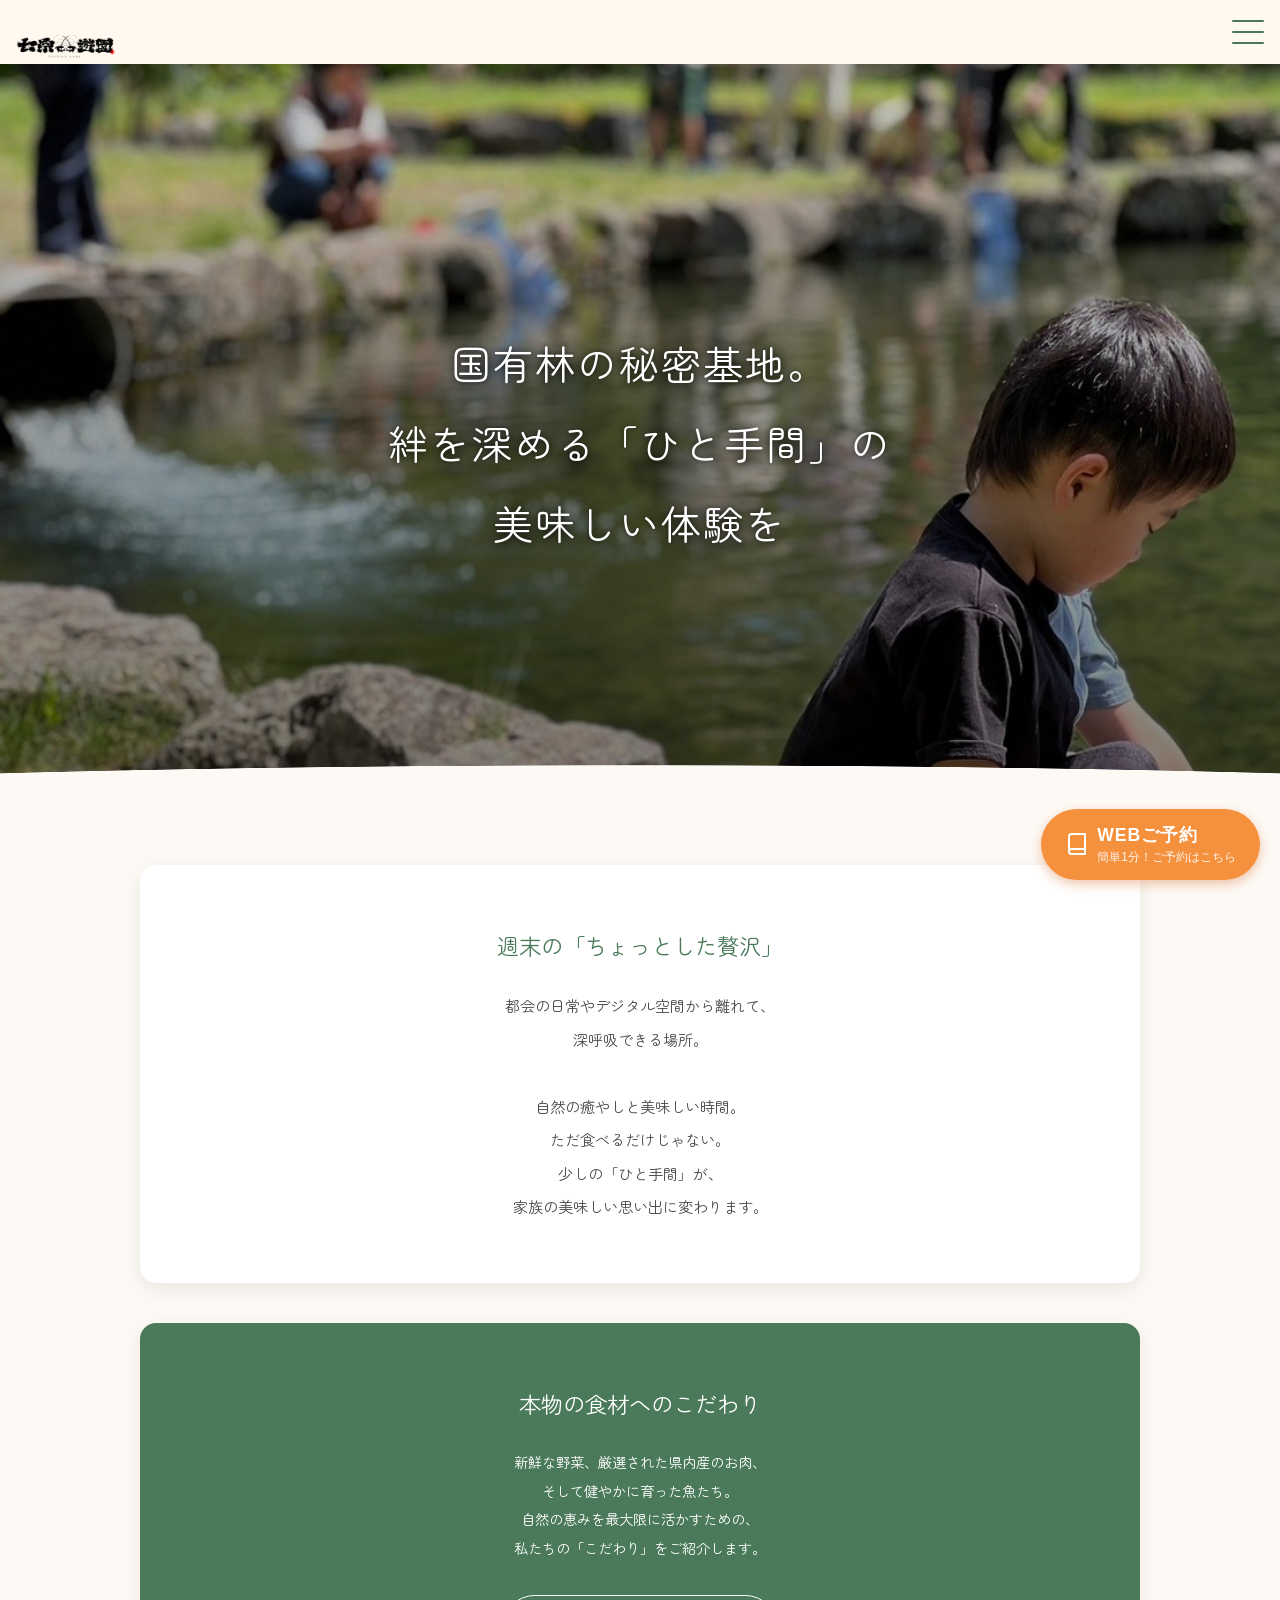
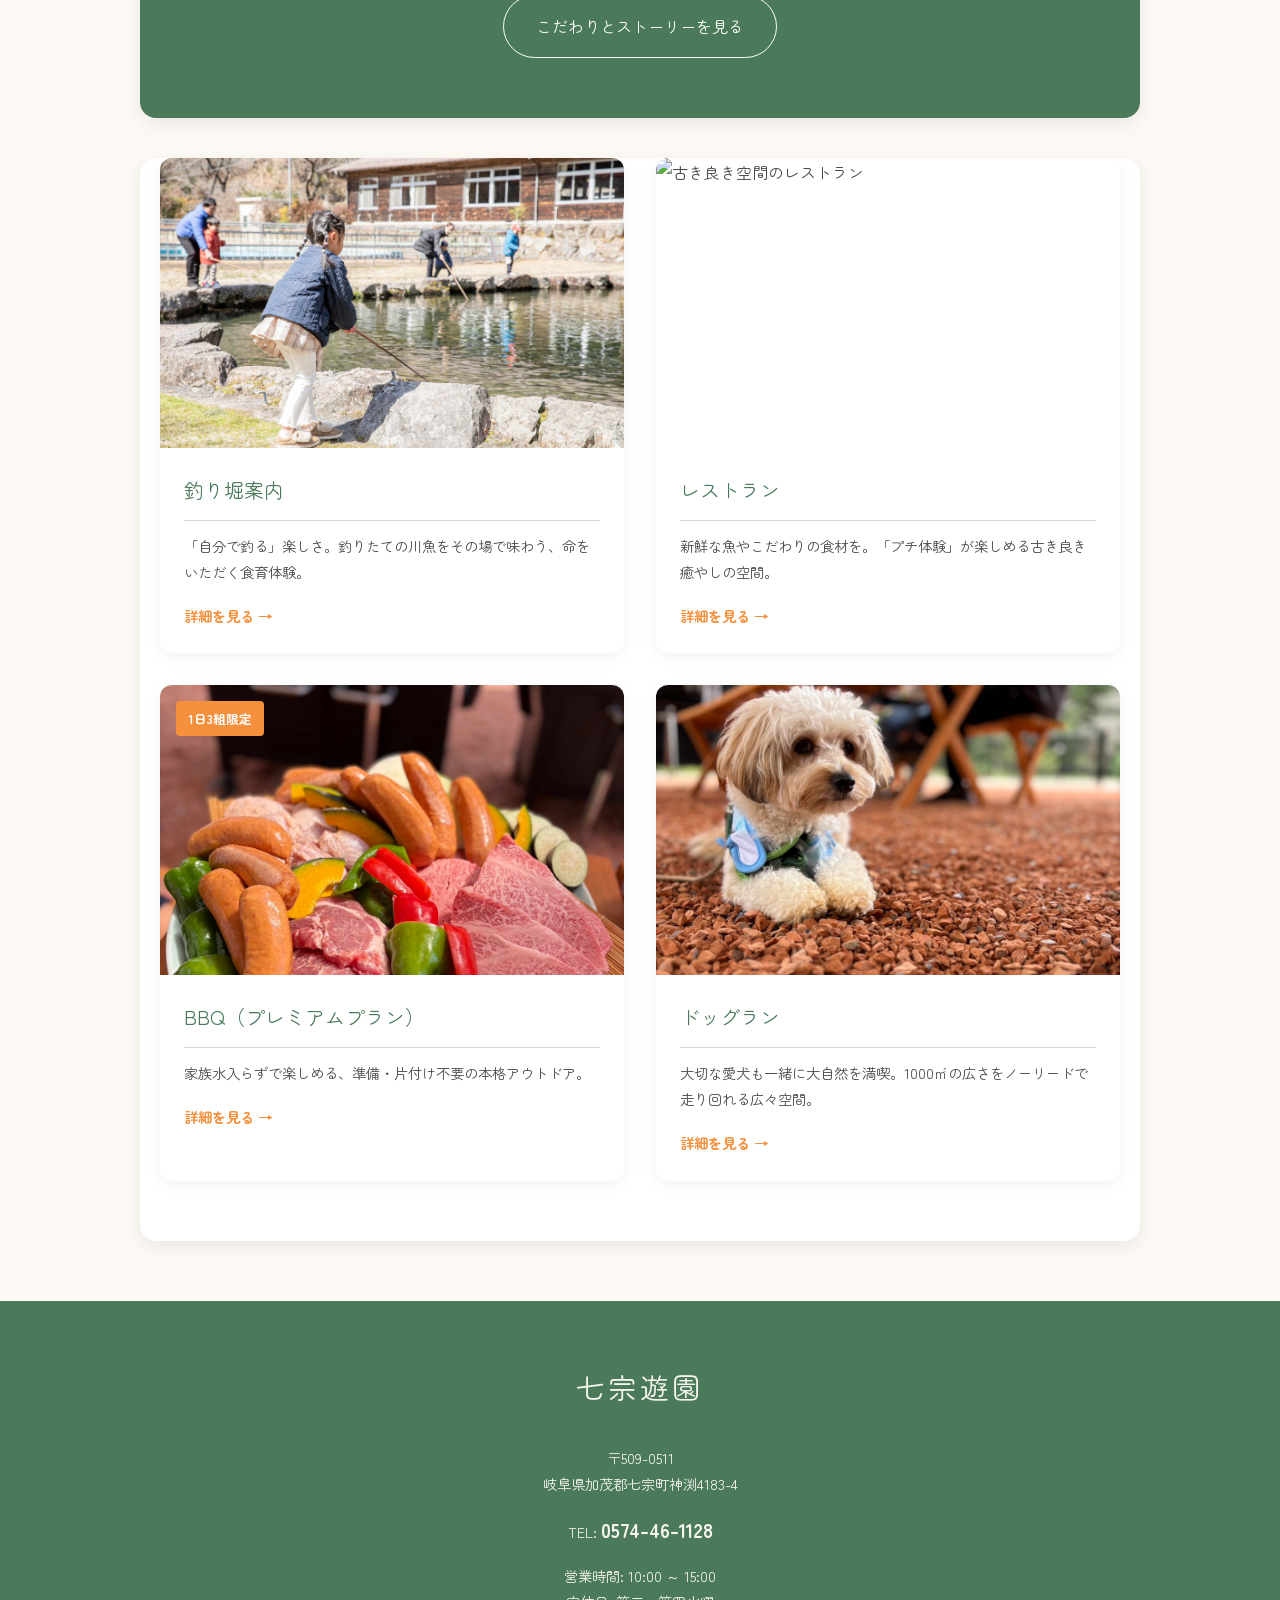
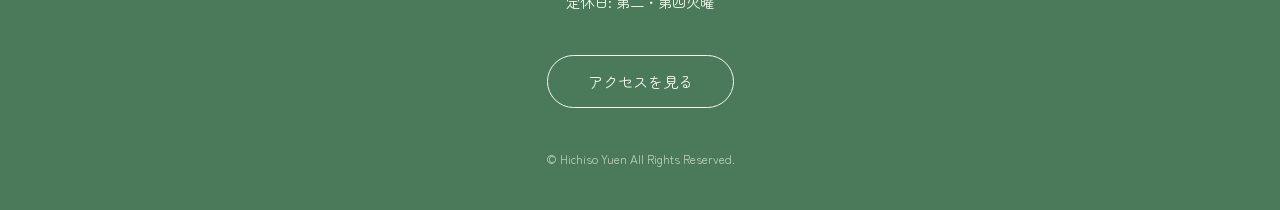
==== index.html @ 1c1100e1 "アルバム追加" ====
<!DOCTYPE html>
<html lang="ja">
<head>
    <meta charset="UTF-8">
    <meta name="viewport" content="width=device-width, initial-scale=1.0">
    <title>七宗遊園 - ひと手間の美味しい体験</title>
    <meta name="description" content="国有林の秘密基地。親子の絆を深める「ひと手間」の美味しい体験を提供する七宗遊園（ひちそうゆうえん）の公式サイトです。">
    
    <!---
    <link rel="preconnect" href="https://fonts.googleapis.com">
    <link rel="preconnect" href="https://fonts.gstatic.com" crossorigin>
    <link href="https://fonts.googleapis.com/css2?family=Zen+Kaku+Gothic+New:wght@400;500;700&display=swap" rel="stylesheet">
-->
<link rel="preconnect" href="https://fonts.googleapis.com">
<link rel="preconnect" href="https://fonts.gstatic.com" crossorigin>
<link href="https://fonts.googleapis.com/css2?family=Zen+Maru+Gothic:wght@400;500;700&display=swap" rel="stylesheet">
    <link rel="stylesheet" href="style.css">
</head>
<body>
    <div id="header-container"></div>

    <main id="main-content">
        
      <section class="top-hero">
          <img src="images/fishing2.jpg" alt="豊かな自然の中で笑顔を見せる親子" loading="lazy" class="hero-image">
          <div class="hero-overlay"></div>
          <div class="hero-text">
              <h2 class="font-mincho">国有林の秘密基地。<br>絆を深める「ひと手間」の<br>美味しい体験を
            </h2>
          </div>
      </section>

      <section class="top-intro fade-in-target">
          <h3 class="font-mincho intro-title">週末の「ちょっとした贅沢」</h3>
          <p class="intro-text">
              都会の日常やデジタル空間から離れて、<br>
              深呼吸できる場所。<br><br>
              自然の癒やしと美味しい時間。<br>
              ただ食べるだけじゃない。<br>
              少しの「ひと手間」が、<br>
              家族の美味しい思い出に変わります。
          </p>
      </section>

      <section class="top-commitment fade-in-target">
        <div class="commitment-inner">
            <h3 class="font-mincho commitment-title">本物の食材へのこだわり</h3>
            <p class="commitment-text">
                新鮮な野菜、厳選された県内産のお肉、<br>
                そして健やかに育った魚たち。<br>
                自然の恵みを最大限に活かすための、<br>
                私たちの「こだわり」をご紹介します。
            </p>
            <a href="story.html" class="btn-outline">こだわりとストーリーを見る</a>
        </div>
    </section>

      <section class="top-facilities">
          <div class="facility-grid">
              
              <a href="fishing.html" class="facility-card fade-in-target">
                  <div class="card-img-wrapper">
                      <img src="images/fishing1.jpg" alt="釣り堀で魚を釣る子供" loading="lazy">
                  </div>
                  <div class="card-body">
                      <h4 class="font-mincho card-title">釣り堀案内</h4>
                      <p class="card-desc">「自分で釣る」楽しさ。釣りたての川魚をその場で味わう、命をいただく食育体験。</p>
                      <span class="card-link-text">詳細を見る</span>
                  </div>
              </a>

              <a href="restaurant.html" class="facility-card fade-in-target">
                  <div class="card-img-wrapper">
                      <img src="images/food9.png" alt="古き良き空間のレストラン" loading="lazy">
                  </div>
                  <div class="card-body">
                      <h4 class="font-mincho card-title">レストラン</h4>
                      <p class="card-desc">新鮮な魚やこだわりの食材を。「プチ体験」が楽しめる古き良き癒やしの空間。</p>
                      <span class="card-link-text">詳細を見る</span>
                  </div>
              </a>

              <a href="bbq.html" class="facility-card fade-in-target">
                  <div class="card-badge">1日3組限定</div>
                  <div class="card-img-wrapper">
                      <img src="images/BBQ2.JPG" alt="家族で楽しむ本格BBQ" loading="lazy">
                  </div>
                  <div class="card-body">
                      <h4 class="font-mincho card-title">BBQ（プレミアムプラン）</h4>
                      <p class="card-desc">家族水入らずで楽しめる、準備・片付け不要の本格アウトドア。</p>
                      <span class="card-link-text">詳細を見る</span>
                  </div>
              </a>

              <a href="dogrun.html" class="facility-card fade-in-target">
                  <div class="card-img-wrapper">
                      <img src="images/dogrun1.JPG" alt="自然の中を走る犬" loading="lazy">
                  </div>
                  <div class="card-body">
                      <h4 class="font-mincho card-title">ドッグラン</h4>
                      <p class="card-desc">大切な愛犬も一緒に大自然を満喫。1000㎡の広さをノーリードで走り回れる広々空間。</p>
                      <span class="card-link-text">詳細を見る</span>
                  </div>
              </a>

          </div>
      </section>

  </main>

    <div id="footer-container"></div>

    <div id="sticky-btn-container"></div>

    <script src="main.js" defer></script>
    <script src="simulation.js" defer></script>
</body>
</html>
---- style.css ----
@charset "UTF-8";

/* ========================================
   CSS Variables (デザインルールの適用)
======================================== */
/*:root {
    --color-bg: #F7F5F0;       
    --color-main: #2C4234;     
    --color-accent: #D96D2B;   
    --color-text: #333333;     
    --color-white: #FFFFFF;
    --font-mincho: "游明朝", "Yu Mincho", "筑紫Aオールド明朝", serif;
    --font-body: "Noto Sans JP", "游ゴシック", "Yu Gothic", sans-serif;
    --font-body: "Zen Kaku Gothic New", sans-serif;
}
*/

:root {
  /* 背景を温かみのあるクリーム色に */
  --color-bg: #FFF9F0;       
  /* メインカラーを、明るく親しみやすい「森の緑」に */
  --color-main: #4A7A59;     
  /* アクセントを、元気でポップな「オレンジ」に */
  --color-accent: #F5903D;   
  /* 文字色を少し柔らかいダークグレーに */
  --color-text: #4A4A4A;     
  --color-white: #FFFFFF;

  /* フォントをすべて「丸ゴシック」に統一！ */
  --font-mincho: "Zen Maru Gothic", sans-serif;
  --font-body: "Zen Maru Gothic", sans-serif;
}
/* ========================================
   Base / Reset
======================================== */
*, *::before, *::after {
    box-sizing: border-box;
    margin: 0;
    padding: 0;
}

body {
  background-color: #fdfaf6;
  background-image: url('https://www.transparenttextures.com/patterns/wood-pattern.png');
  background-position: center;
  background-attachment: fixed; /* 背景を固定 */
  
  color: var(--color-text);
  font-family: var(--font-body);
  font-weight: 400;
  line-height: 1.8;
  -webkit-font-smoothing: antialiased;
  padding-top: 60px;
}
img {
    max-width: 100%;
    height: auto;
    vertical-align: bottom;
}

a {
    color: inherit;
    text-decoration: none;
}

/* ユーティリティクラス */
.font-mincho {
    font-family: var(--font-mincho);
    font-weight: normal;
}

/* ========================================
   Common Layout (Header, Footer)
======================================== */
.global-header {
  position: fixed;
  top: 0;
  left: 0;
  width: 100%;
  background-color: var(--color-bg); /* ベースカラー */
  box-shadow: 0 2px 10px rgba(0, 0, 0, 0.05);
  z-index: 900; 
}

.header-inner {
  width: 100%;
  display: flex;
  justify-content: space-between;
  align-items: center;
  padding: 12px 16px;
  height: 64px;
}

.header-logo a {
  color: var(--color-main);
  font-size: 1.25rem;
  font-weight: bold;
}

.header-actions {
  display: flex;
  align-items: center;
  gap: 16px;
}

.header-logo-image {
    width: 100px;
    height: 100px;
}

/* ハンバーガーボタン */
.hamburger-btn {
  width: 32px;
  height: 24px;
  position: relative;
  background: transparent;
  border: none;
  cursor: pointer;
  z-index: 902;
}

.hamburger-line {
  position: absolute;
  left: 0;
  width: 100%;
  height: 2px;
  background-color: var(--color-main);
  border-radius: 2px;
  transition: all 0.3s ease;
}

.hamburger-line:nth-child(1) { top: 0; }
.hamburger-line:nth-child(2) { top: 11px; }
.hamburger-line:nth-child(3) { bottom: 0; }

.hamburger-btn.is-active .hamburger-line:nth-child(1) { transform: translateY(11px) rotate(45deg); }
.hamburger-btn.is-active .hamburger-line:nth-child(2) { opacity: 0; }
.hamburger-btn.is-active .hamburger-line:nth-child(3) { transform: translateY(-11px) rotate(-45deg); }

/* フルスクリーンナビゲーション */
.global-nav {
  position: fixed;
  top: 0;
  left: 0;
  width: 100%;
  height: 100vh;
  background-color: var(--color-bg);
  display: flex;
  flex-direction: column;
  justify-content: center;
  align-items: center;
  opacity: 0;
  visibility: hidden;
  transition: opacity 0.4s ease, visibility 0.4s ease;
  z-index: 901;
}

.global-nav.is-active {
  opacity: 1;
  visibility: visible;
}

.nav-list {
  list-style: none;
  text-align: center;
}

.nav-list li {
  margin-bottom: 24px;
}

.nav-list a {
  color: var(--color-main);
  font-size: 1.25rem;
}

/* フッター */
.global-footer {
  background-color: var(--color-main);
  color: #F7F5F0;
  padding: 60px 20px 40px;
  text-align: center;
  margin-top: 60px;
}

.footer-logo {
  font-size: 1.8rem;
  margin-bottom: 32px;
  letter-spacing: 0.1em;
}

.footer-info {
  font-size: 0.9rem;
  line-height: 1.8;
  margin-bottom: 40px;
}

.footer-info p { margin-bottom: 16px; }
.footer-tel a { color: #F7F5F0; font-size: 1.2rem; font-weight: bold; }
.footer-link { margin-bottom: 40px; }

.btn-access {
  display: inline-block;
  border: 1px solid #F7F5F0;
  color: #F7F5F0;
  padding: 12px 40px;
  border-radius: 50px;
  font-size: 0.95rem;
  transition: background-color 0.3s ease, color 0.3s ease;
}

.btn-access:hover {
  background-color: #F7F5F0;
  color: var(--color-main);
}

.footer-copyright { font-size: 0.75rem; opacity: 0.7; }

/* ========================================
   ボタン類 (Sticky, Main, Outline)
======================================== */
.sticky-btn-wrapper {
    position: fixed;
    bottom: 20px;
    right: 20px;
    z-index: 90;
    transition: opacity 0.3s ease, visibility 0.3s ease, transform 0.3s ease;
}

.sticky-btn-wrapper.is-hidden {
  opacity: 0;
  visibility: hidden;
  transform: translateY(20px);
  pointer-events: none;
}

.btn-accent {
    background-color: var(--color-accent);
    color: var(--color-white);
    border: none;
    border-radius: 50px;
    padding: 12px 20px;
    font-weight: 400;
    font-size: 1rem;
    box-shadow: 0 4px 12px rgba(217, 109, 43, 0.4);
    cursor: pointer;
    display: flex;
    align-items: center;
    gap: 8px;
    transition: transform 0.2s;
}
.btn-accent:active { transform: scale(0.95); }

.btn-text-wrapper {
  display: flex;
  flex-direction: column;
  align-items: flex-start;
  line-height: 1.2;
}

.btn-text-wrapper .main-text { font-size: 1.1rem; font-weight: bold; letter-spacing: 0.05em; }
.btn-text-wrapper .sub-text { font-size: 0.65rem; opacity: 0.9; margin-top: 4px; }

.btn-main {
  display: inline-block;
  background-color: var(--color-main);
  color: var(--color-white);
  border: none;
  padding: 16px 32px;
  border-radius: 50px;
  font-weight: bold;
  font-size: 0.95rem;
  cursor: pointer;
  text-align: center;
  box-shadow: 0 4px 10px rgba(44, 66, 52, 0.2);
  transition: all 0.3s ease;
}
.btn-main:hover {
  background-color: rgba(30, 45, 35, 1);
  box-shadow: 0 6px 15px rgba(44, 66, 52, 0.3);
  transform: translateY(-2px);
}

.btn-outline-main {
  display: inline-block;
  border: 1px solid var(--color-main);
  color: var(--color-main);
  padding: 16px 32px;
  border-radius: 50px;
  transition: background-color 0.3s ease, color 0.3s ease;
}
.btn-outline-main:hover {
  background-color: var(--color-main);
  color: var(--color-white);
}

/* ========================================
   Modal
======================================== */
.modal {
    position: fixed;
    top: 0;
    left: 0;
    width: 100%;
    height: 100%;
    z-index: 999;
    display: flex;
    justify-content: center;
    align-items: center;
    opacity: 0;
    visibility: hidden;
    transition: opacity 0.4s ease, visibility 0.4s ease;
}
.modal.is-open { opacity: 1; visibility: visible; }
.modal.is-open .modal-content { transform: translateY(0); }

.modal-overlay {
    position: absolute;
    top: 0; left: 0; width: 100%; height: 100%;
    background-color: rgba(44, 66, 52, 0.8);
}

.modal-content {
    background-color: var(--color-bg);
    width: 90%;
    max-width: 500px;
    max-height: 90vh;
    border-radius: 12px;
    padding: 24px;
    position: relative;
    overflow-y: auto;
    z-index: 1;
    transform: translateY(20px);
    transition: transform 0.4s ease;
}

.modal-close-btn {
    position: absolute;
    top: 12px; right: 12px;
    background: none; border: none; font-size: 1.5rem; color: var(--color-main); cursor: pointer;
}

.modal-title { color: var(--color-main); margin-bottom: 12px; text-align: center; }
.modal-desc { font-size: 0.85rem; margin-bottom: 24px; text-align: center; }

.simulation-form-placeholder {
    background-color: var(--color-white);
    border: 1px dashed var(--color-main);
    padding: 40px 20px;
    text-align: center;
    margin-bottom: 24px;
}

/* ========================================
   Top Page Styles
======================================== */
.top-hero {
  position: relative;
  width: 100%;
  height: 85vh;
  min-height: 500px;
  overflow: hidden;
  display: flex;
  justify-content: center;
  align-items: center;
}

.hero-image { position: absolute; top: 0; left: 0; width: 100%; height: 100%; object-fit: cover; z-index: 1; }
.hero-overlay { position: absolute; top: 0; left: 0; width: 100%; height: 100%; background: linear-gradient(to bottom, rgba(0,0,0,0.2) 0%, rgba(0,0,0,0.5) 100%); z-index: 2; }
.hero-text { position: relative; z-index: 10; text-align: center; color: var(--color-white); padding: 0 20px; }
.hero-text h2 { font-size: 1.5rem; line-height: 2; letter-spacing: 0.05em; text-shadow: 0 2px 4px rgba(0,0,0,0.5); }

.top-intro { padding: 60px 20px; text-align: center; }
.intro-title { color: var(--color-main); font-size: 1.4rem; margin-bottom: 24px; }
.intro-text { font-size: 0.95rem; line-height: 2.2; color: var(--color-text); }

.top-facilities { padding: 0 20px 60px; }
.facility-grid { display: grid; grid-template-columns: 1fr; gap: 32px; max-width: 1000px; margin: 0 auto; }
.facility-card { display: block; border-radius: 12px; overflow: hidden; position: relative; box-shadow: 0 4px 15px rgba(0,0,0,0.05); transition: transform 0.3s ease, box-shadow 0.3s ease; }
.facility-card:hover { transform: translateY(-5px); box-shadow: 0 8px 25px rgba(0,0,0,0.1); }
.card-badge { position: absolute; top: 16px; left: 16px; background-color: var(--color-accent); color: var(--color-white); padding: 6px 12px; border-radius: 4px; font-size: 0.8rem; font-weight: bold; z-index: 10; }
.card-img-wrapper { width: 100%; aspect-ratio: 16 / 10; overflow: hidden; }
.card-img-wrapper img { width: 100%; height: 100%; object-fit: cover; transition: transform 0.5s ease; }
.facility-card:hover .card-img-wrapper img { transform: scale(1.05); }
.card-body { padding: 24px; }
.card-title { color: var(--color-main); font-size: 1.25rem; margin-bottom: 12px; border-bottom: 1px solid rgba(44, 66, 52, 0.2); padding-bottom: 12px; }
.card-desc { font-size: 0.9rem; margin-bottom: 16px; color: var(--color-text); }
.card-link-text { display: inline-block; color: var(--color-accent); font-size: 0.9rem; font-weight: bold; position: relative; }
.card-link-text::after { content: "→"; margin-left: 4px; transition: margin-left 0.3s ease; }
.facility-card:hover .card-link-text::after { margin-left: 8px; }

.top-commitment { padding: 60px 20px; background-color: var(--color-main) !important; color: var(--color-white); text-align: center; } /* ここはモジュールUIの色除外のため !important 指定 */
.commitment-inner { max-width: 600px; margin: 0 auto; }
.commitment-title { font-size: 1.4rem; margin-bottom: 24px; }
.commitment-text { font-size: 0.9rem; line-height: 2; margin-bottom: 32px; }
.btn-outline { display: inline-block; border: 1px solid var(--color-white); color: var(--color-white); padding: 16px 32px; border-radius: 50px; transition: background-color 0.3s ease, color 0.3s ease; }
.btn-outline:hover { background-color: var(--color-white); color: var(--color-main); }


/* ========================================
   下層ページ共通
======================================== */
.page-hero {
  position: relative;
  width: 100%;
  height: 40vh;
  min-height: 250px;
  display: flex;
  justify-content: center;
  align-items: center;
  overflow: hidden;
}
.page-hero h2 { font-size: 1.25rem; line-height: 1.8; }

.section-title {
  text-align: center;
  color: var(--color-main);
  font-size: 1.5rem;
  margin-bottom: 40px;
  position: relative;
}
.section-title::after { content: ''; display: block; width: 40px; height: 2px; background-color: var(--color-accent); margin: 16px auto 0; }

.page-bottom-cta { padding: 80px 20px; text-align: center; }
.cta-message { color: var(--color-main); font-size: 1.3rem; margin-bottom: 32px; }

.large-cta-btn, .large-cta-btn-main {
  display: inline-flex; flex-direction: column; align-items: center; padding: 20px 40px;
  border-radius: 50px; /* ストーリーページと同じ美しい丸み */
  transition: transform 0.3s, box-shadow 0.3s; /* フワッと浮く動きの準備 */
  text-decoration: none;
}
.large-cta-btn { box-shadow: 0 8px 20px rgba(217, 109, 43, 0.3); }
.large-cta-btn-main { box-shadow: 0 8px 20px rgba(44, 66, 52, 0.15); }

/* ホバー（タップ）時に少し浮き上がる動き */
.large-cta-btn:hover { transform: translateY(-3px); box-shadow: 0 10px 20px rgba(217, 109, 43, 0.4); }
.large-cta-btn-main:hover { transform: translateY(-3px); box-shadow: 0 10px 20px rgba(44, 66, 52, 0.25); }

/* ▼ ストーリーページと同じ、上品なフォントスタイルに統一 */
.large-cta-btn .main-text, .large-cta-btn-main .main-text { 
  font-size: 1.1rem; 
  font-weight: normal; /* 太字(bold)をやめて上品に */
  line-height: 1.5; 
  margin-bottom: 4px; 
}
.large-cta-btn .sub-text, .large-cta-btn-main .sub-text { 
  font-size: 0.85rem; 
  opacity: 0.9; 
  font-weight: normal;
}
/* 予約ステップガイド */
.reservation-steps-guide {
  display: flex; align-items: center; justify-content: center; gap: 10px; max-width: 600px; margin: 0 auto;
  padding: 24px 16px; border-radius: 16px;
}
.step-item { display: flex; flex-direction: column; align-items: center; flex: 1; text-align: center; }
.step-num { background: var(--color-accent); color: #fff; font-size: 0.7rem; font-weight: bold; padding: 2px 10px; border-radius: 20px; margin-bottom: 8px; letter-spacing: 0.05em; }
.step-icon { font-size: 2rem; margin-bottom: 8px; }
.step-item p { font-size: 0.8rem; line-height: 1.4; color: var(--color-main); font-weight: bold; margin: 0; }
.step-arrow { color: #ccc; font-size: 1.2rem; }

/* FAQアコーディオン */
.faq-container { max-width: 800px; margin: 0 auto; }
.faq-item { border-bottom: 1px solid #ddd; }
.faq-item summary { display: block; padding: 20px 40px 20px 0; cursor: pointer; position: relative; font-size: 1.05rem; color: var(--color-main); font-weight: bold; }
.faq-item summary::-webkit-details-marker { display: none; }
.faq-item summary::after { content: '＋'; position: absolute; right: 10px; top: 50%; transform: translateY(-50%); color: var(--color-accent); font-size: 1.2rem; }
.faq-item[open] summary::after { content: '－'; }
.faq-answer { padding: 0 0 20px; font-size: 0.95rem; line-height: 1.8; color: var(--color-text); }


/* ========================================
   各ページ独自コンポーネント (Fishing, Restaurant, BBQ, Dogrun, Story, Access)
   ※レイアウト（paddingやgrid）のみ残し、不要な背景色は削除
======================================== */

/* --- Fishing --- */
.fishing-appeal { padding: 60px 20px; text-align: center; }
.appeal-inner { max-width: 700px; margin: 0 auto; }
.appeal-title { color: var(--color-accent); font-size: 1.4rem; margin-bottom: 24px; letter-spacing: 0.05em; }
.appeal-text { font-size: 1rem; line-height: 2.2; color: var(--color-text); }

.fishing-rules { padding: 60px 20px; }
.rules-grid { display: grid; grid-template-columns: 1fr; gap: 24px; max-width: 1000px; margin: 0 auto; }

.fishing-pricing { padding: 60px 20px; }
.pricing-header { text-align: center; margin-bottom: 40px; }
.pricing-lead { font-size: 1rem; color: var(--color-text); }
.pricing-lead strong { color: var(--color-accent); font-size: 1.2rem; }
.pricing-card { border-radius: 12px; padding: 32px 24px; position: relative; }
.pricing-card.pattern-a { border: 2px solid var(--color-accent); }

.premium-highlight { background-color: rgba(217, 109, 43, 0.08); border: 1px solid rgba(217, 109, 43, 0.2); border-radius: 8px; padding: 20px; text-align: center; margin-bottom: 32px; display: flex; flex-direction: column; align-items: center; gap: 4px; }
.premium-highlight.is-standard { background-color: var(--color-bg); border-color: rgba(44, 66, 52, 0.1); }
.highlight-label { font-size: 0.9rem; color: var(--color-text); }
.highlight-main { color: var(--color-accent); font-size: 1.6rem; font-weight: bold; letter-spacing: 0.05em; }
.premium-highlight.is-standard .highlight-main { color: var(--color-main); }
.highlight-sub { font-size: 0.8rem; color: #666; margin-top: 4px; }

.formula-area { margin-bottom: 32px; background-color: var(--color-bg); padding: 20px 16px; border-radius: 8px; }
.formula-lead { text-align: center; font-size: 0.85rem; margin-bottom: 12px; }
.formula-visual { display: flex; align-items: center; justify-content: center; gap: 8px; }
.formula-box { background-color: var(--color-white); border: 1px solid var(--color-main); color: var(--color-main); padding: 10px 16px; border-radius: 4px; font-size: 0.95rem; font-weight: bold; text-align: center; flex: 1; max-width: 200px; }
.formula-sign { color: var(--color-accent); font-weight: bold; font-size: 1.2rem; }

.price-menu-area { display: flex; flex-direction: column; gap: 24px; }
.menu-block-title { color: var(--color-main); font-size: 1.1rem; margin-bottom: 12px; border-bottom: 1px solid rgba(44, 66, 52, 0.2); padding-bottom: 8px; }
.menu-block-title small { font-size: 0.8rem; margin-left: 8px; color: #666; }
.menu-note { font-size: 0.85rem; color: #666; margin-bottom: 12px; }
.menu-list { list-style: none; padding: 0; }
.menu-list li { display: flex; justify-content: space-between; align-items: baseline; padding: 8px 0; margin-bottom: 4px; position: relative; }
.menu-list li::before { content: ""; position: absolute; left: 0; right: 0; bottom: 12px; border-bottom: 1px dotted #ccc; z-index: 1; }
.item-name, .item-price { background-color: var(--color-white); position: relative; z-index: 2; }
.item-name { padding-right: 8px; font-size: 0.95rem; color: var(--color-text); }
.item-price { padding-left: 8px; font-size: 1rem; font-weight: bold; color: var(--color-main); }

.menu-split-container { display: grid; grid-template-columns: 1fr; gap: 24px; margin-bottom: 32px; }
.menu-sub-title { background-color: var(--color-bg); color: var(--color-main); padding: 8px 12px; border-radius: 4px; font-size: 0.9rem; margin-bottom: 12px; text-align: center; font-weight: bold; letter-spacing: 0.05em; }
.item-name small { font-size: 0.75rem; color: #666; margin-left: 4px; }

.pricing-tabs-wrapper { max-width: 600px; margin: 0 auto 32px; }
.tabs-hint { text-align: center; font-size: 0.85rem; color: #666; margin-bottom: 8px; }
.pricing-tabs { display: flex; gap: 8px; }
.tab-btn { flex: 1; padding: 16px 8px; background-color: var(--color-bg); border: 1px solid rgba(44,66,52,0.2); color: var(--color-main); font-size: 0.95rem; border-radius: 8px; cursor: pointer; transition: all 0.3s ease; }
.tab-btn.is-active { background-color: var(--color-main); color: var(--color-white); border-color: var(--color-main); }
.tab-content { display: none; animation: fadeInTab 0.4s ease forwards; }
.tab-content.is-active { display: block; }

/* ========================================
   ステップ形式カードUI（釣り堀の料金・遊び方用）
======================================== */
.step-card-list {
  display: flex;
  flex-direction: column;
  gap: 24px;
}

.step-card {
  background: #ffffff;
  border-radius: 12px;
  padding: 24px;
  box-shadow: 0 4px 15px rgba(0,0,0,0.05);
  display: flex;
  gap: 20px;
  align-items: flex-start;
  border-left: 5px solid var(--color-main); /* 左側のアクセントライン */
}

/* お得なステップや重要なステップの色を変える */
.step-card.is-accent {
  border-left-color: var(--color-accent);
}

.step-card-badge {
  display: flex;
  flex-direction: column;
  align-items: center;
  justify-content: center;
  background: #F5E6C8; /* 薄い背景色に合わせて調整 */
  color: var(--color-main);
  width: 65px;
  height: 65px;
  border-radius: 50%;
  font-weight: bold;
  flex-shrink: 0;
}

.step-card.is-accent .step-card-badge {
  background: rgba(217, 109, 43, 0.1);
  color: var(--color-accent);
}

.step-card-badge span.step-text {
  font-size: 0.75rem;
  line-height: 1;
  margin-bottom: 2px;
}

.step-card-badge span.step-num {
  font-size: 1.6rem;
  line-height: 1;
  font-family: Arial, sans-serif; /* 数字をくっきりと */
}

.step-card-content {
  flex-grow: 1;
}

.step-card-content h4 {
  font-size: 1.25rem;
  color: var(--color-main);
  margin-bottom: 12px;
  line-height: 1.4;
}

.step-card-content p {
  font-size: 0.95rem;
  color: var(--color-text);
  margin-bottom: 16px;
  line-height: 1.7;
}

/* カード内の料金リストの装飾 */
.step-card-content .menu-list {
  background: #F9F9F9;
  padding: 16px 20px;
  border-radius: 8px;
  border: 1px solid #E8E8E8;
}

/* スマホ用の調整（縦並びにして見やすく） */
@media screen and (max-width: 600px) {
  .step-card {
      flex-direction: column;
      gap: 16px;
      padding: 20px;
  }
  .step-card-badge {
      width: 50px;
      height: 50px;
  }
  .step-card-badge span.step-text { font-size: 0.65rem; }
  .step-card-badge span.step-num { font-size: 1.3rem; }
}

@keyframes fadeInTab { from { opacity: 0; transform: translateY(10px); } to { opacity: 1; transform: translateY(0); } }

.fishing-faq { padding: 60px 20px; }


/* --- Restaurant --- */
.restaurant-hero { background-image: url('images/HP1.jpg'); background-size: cover; background-position: center; background-blend-mode: multiply; background-color: rgba(0, 0, 0, 0.4); flex-direction: column; }
.restaurant-hero h2 { color: var(--color-white); text-align: center; font-size: 1.4rem; line-height: 1.8; margin-bottom: 24px; text-shadow: 0 2px 4px rgba(0,0,0,0.5); }
.restaurant-concept { padding: 60px 20px; }
.concept-flex { display: flex; flex-direction: column; gap: 32px; }
.concept-text p { margin-bottom: 16px; }
.concept-image img { width: 100%; border-radius: 12px; }
.restaurant-experience { padding: 60px 20px; }
.experience-lead { text-align: center; margin-bottom: 40px; }
.experience-grid { display: grid; grid-template-columns: 1fr; gap: 24px; }
.experience-card { border-radius: 12px; overflow: hidden; }
.exp-img { width: 100%; height: 200px; object-fit: cover; }
.exp-content { padding: 24px; }
.exp-content h4 { color: var(--color-main); font-size: 1.2rem; line-height: 1.5; margin-bottom: 12px; border-bottom: 1px dashed rgba(44, 66, 52, 0.3); padding-bottom: 12px; }
.restaurant-ingredients { padding: 60px 20px; }
.menu-card-grid { display: grid; grid-template-columns: 1fr; gap: 24px; margin-bottom: 40px; }
.menu-card { border-radius: 12px; overflow: hidden; display: flex; flex-direction: column; }
.menu-card-thumb { margin: 0; width: 100%; height: 220px; background-color: #eee; }
.menu-card-thumb img { width: 100%; height: 100%; object-fit: cover; }
.menu-card-body { padding: 24px; display: flex; flex-direction: column; flex-grow: 1; }
.menu-card-title { color: var(--color-main); font-size: 1.25rem; line-height: 1.4; margin-bottom: 12px; border-bottom: 1px dashed rgba(44, 66, 52, 0.3); padding-bottom: 12px; }
.menu-card-desc { font-size: 0.95rem; color: #555; line-height: 1.6; margin-bottom: 20px; flex-grow: 1; }
.menu-card-price { color: var(--color-accent); font-size: 1.8rem; font-weight: bold; text-align: right; margin: 0; }
.menu-card-price .currency { font-size: 1rem; margin-left: 4px; }
.menu-card-list { margin: 0; padding: 0; }
.menu-list-row { display: flex; justify-content: space-between; align-items: baseline; padding: 8px 0; border-bottom: 1px dotted #ccc; }
.menu-list-row:last-child { border-bottom: none; padding-bottom: 0; }
.menu-list-row dt { font-size: 0.95rem; color: var(--color-text); }
.menu-list-row dt small { font-size: 0.8rem; color: #888; margin-left: 4px; }
.menu-list-row dd { font-size: 1.1rem; font-weight: bold; color: var(--color-main); margin: 0; }


/* --- BBQ --- */
.bbq-hero { position: relative; width: 100%; height: 80vh; display: flex; justify-content: center; align-items: center; overflow: hidden; }
.bbq-hero .hero-image { position: absolute; top: 0; left: 0; width: 100%; height: 100%; object-fit: cover; z-index: 1; }
.bbq-hero::after { content: ""; position: absolute; top: 0; left: 0; width: 100%; height: 100%; background-color: rgba(0, 0, 0, 0.6); z-index: 2; }
.bbq-hero .hero-content { position: relative; z-index: 3; text-align: center; padding: 0 20px; color: var(--color-white); }
.bbq-hero h2 { font-size: 1.6rem; line-height: 1.6; text-shadow: 0 2px 4px rgba(0, 0, 0, 0.5); margin: 0; }
.bbq-hero .hero-badge { background-color: rgba(255, 255, 255, 0.9); padding: 8px 16px; border-radius: 50px; display: inline-block; }

.bbq-features { padding: 60px 20px; }
.feature-flex { display: flex; flex-direction: column; gap: 32px; }
.feature-text p { margin-bottom: 16px; line-height: 1.8; }
.feature-image img { width: 100%; border-radius: 12px; }

.bbq-dog-benefit { padding: 20px; }
.dog-benefit-box { background-color: #fffaf0; border: 3px solid var(--color-accent); border-radius: 16px; padding: 32px 24px; text-align: center; }
.dog-benefit-title { color: var(--color-accent); font-size: 1.4rem; line-height: 1.5; margin-bottom: 16px; }
.dog-benefit-title .icon { font-size: 2rem; display: block; margin-bottom: 8px; }
.dog-benefit-desc { line-height: 1.8; color: var(--color-text); }
.dog-benefit-desc strong { font-size: 1.1rem; color: var(--color-main); background: linear-gradient(transparent 60%, rgba(200, 90, 23, 0.2) 60%); }

.bbq-plans { padding: 60px 20px; }
.attention-text { color: var(--color-accent); font-size: 0.9rem; font-weight: bold; margin-bottom: 32px; text-align: center; }
.plan-card-grid { display: grid; grid-template-columns: 1fr; gap: 24px; margin-bottom: 40px; }
.plan-card { border: 1px solid #ddd; border-radius: 12px; position: relative; display: flex; flex-direction: column; }
.plan-card.is-popular { border: 2px solid var(--color-accent); transform: translateY(-5px); }
.plan-card-thumb { margin: 0; width: 100%; height: 200px; background-color: #eee; overflow: hidden; border-radius: 12px 12px 0 0; }
.plan-card-thumb img { width: 100%; height: 100%; object-fit: cover; transition: transform 0.5s ease; }
.plan-card:hover .plan-card-thumb img { transform: scale(1.05); }
.popular-badge { position: absolute; top: -14px; left: 50%; transform: translateX(-50%); background-color: var(--color-accent); color: #fff; padding: 4px 16px; border-radius: 20px; font-weight: bold; font-size: 0.85rem; letter-spacing: 1px; z-index: 10;}
.plan-header { background-color: var(--color-main); color: #fff; padding: 24px 20px; text-align: center; border-radius: 10px 10px 0 0; }
.plan-card.is-popular .plan-header { background-color: var(--color-accent); }
.plan-header h4 { font-size: 1.3rem; margin-bottom: 8px; }
.plan-price { font-size: 2rem; font-weight: bold; }
.plan-price .currency { font-size: 1rem; font-weight: normal; margin-left: 4px; }
.plan-body { padding: 24px; flex-grow: 1; }
.plan-desc { font-size: 0.9rem; color: #555; margin-bottom: 20px; line-height: 1.5; border-bottom: 1px dashed #ccc; padding-bottom: 16px; }
.plan-items { list-style: none; padding: 0; margin: 0; }
.plan-items li { position: relative; padding-left: 20px; margin-bottom: 12px; line-height: 1.4; }
.plan-items li::before { content: "✓"; position: absolute; left: 0; color: var(--color-main); font-weight: bold; }
.plan-card.is-popular .plan-items li::before { color: var(--color-accent); }

.kids-price-info { padding: 24px; border-radius: 12px; text-align: center; background-color: var(--color-bg); }
.kids-price-info h4 { color: var(--color-main); margin-bottom: 12px; }

.bbq-drinks { padding: 60px 20px; }
.drink-list { max-width: 500px; margin: 0 auto; list-style: none; padding: 24px; border-radius: 12px; }
.drink-list li { display: flex; justify-content: space-between; padding: 16px 0; border-bottom: 1px dotted #ccc; font-weight: bold; }
.drink-list li:last-child { border-bottom: none; padding-bottom: 0; }
.drink-name { color: var(--color-text); }
.drink-price { color: var(--color-main); font-size: 1.1rem; }

.bbq-rules { padding: 60px 20px; }
.rule-list { list-style: none; padding: 0;}


/* --- Dog Run --- */
.dogrun-hero { position: relative; height: 70vh; display: flex; justify-content: center; align-items: center; overflow: hidden; }
.dogrun-hero::after { content: ""; position: absolute; top: 0; left: 0; width: 100%; height: 100%; background: rgba(0, 0, 0, 0.3); z-index: 2; }
.dogrun-hero .hero-content { position: relative; z-index: 3; text-align: center; color: #fff; }
.dogrun-hero h2 { font-size: 1.8rem; line-height: 1.6; text-shadow: 0 2px 10px rgba(0,0,0,0.3); }
.dogrun-hero .sub-copy { font-size: 1.1rem; display: block; margin-top: 10px; font-weight: normal; }

.dogrun-environment { padding: 60px 20px; }
.feature-grid { display: grid; grid-template-columns: 1fr; gap: 40px; margin-top: 40px; }
.feature-item h4 { margin: 15px 0 10px; color: var(--color-main); font-size: 1.2rem; }
.feature-img-box img { width: 100%; border-radius: 12px; }

.dogrun-info { padding: 60px 20px; }
.info-card-grid { display: grid; grid-template-columns: repeat(auto-fit, minmax(250px, 1fr)); gap: 20px; margin-bottom: 40px; }
.info-card { padding: 30px; border-radius: 15px; text-align: center; }
.info-icon { font-size: 2.5rem; margin-bottom: 15px; }
.info-card .highlight { color: var(--color-accent); font-weight: bold; }

.bbq-benefit-highlight { padding: 60px 20px; }
.benefit-container { background-color: var(--color-main); color: #fff; padding: 50px 30px; border-radius: 20px; text-align: center; position: relative; overflow: hidden; }
.benefit-badge { display: inline-block; background: var(--color-accent); padding: 4px 15px; border-radius: 50px; font-size: 0.8rem; letter-spacing: 2px; margin-bottom: 20px; }
.benefit-container .accent-text { color: #FFD27D; font-size: 1.4rem; display: block; margin-top: 10px; }
.benefit-desc { margin: 20px 0; line-height: 1.8; }
.benefit-proposal { font-size: 1.1rem; margin-bottom: 30px; border-top: 1px solid rgba(255,255,255,0.2); padding-top: 20px; }

.btn-outline-white { display: inline-block; border: 2px solid #fff; color: #fff; padding: 12px 30px; border-radius: 50px; text-decoration: none; transition: all 0.3s; }
.btn-outline-white:hover { background: #fff; color: var(--color-main); }


/* --- Story --- */
.story-hero { position: relative; height: 80vh; min-height: 500px; display: flex; align-items: center; justify-content: center; overflow: hidden; }
.story-hero::after { content: ""; position: absolute; top: 0; left: 0; width: 100%; height: 100%; background: rgba(0, 0, 0, 0.4); z-index: 2; }
.story-hero .hero-content { position: relative; z-index: 3; color: #fff; text-align: center; padding: 0 20px; }
.story-hero h2 { font-size: 1.8rem; line-height: 1.6; text-shadow: 0 2px 10px rgba(0,0,0,0.3); }

.story-philosophy { padding: 80px 20px; text-align: center; }
.story-philosophy .sub-title { display: block; color: var(--color-accent); letter-spacing: 2px; margin-bottom: 10px; }
.philosophy-text { max-width: 700px; margin: 40px auto 0; text-align: left; line-height: 2; color: var(--color-text); }
.philosophy-text p { margin-bottom: 24px; }

.story-ingredients { padding: 80px 20px; }
.ingredient-grid { display: grid; grid-template-columns: repeat(auto-fit, minmax(280px, 1fr)); gap: 40px; margin-top: 40px; }
.ingredient-card img { width: 100%; border-radius: 8px; margin-bottom: 20px; }
.ingredient-card h4 { color: var(--color-main); margin-bottom: 12px; font-size: 1.2rem; }

.story-space { padding: 80px 20px; }
.space-flex { display: flex; flex-direction: column; gap: 40px; align-items: center; }
.space-image img { width: 100%; border-radius: 12px; }
.space-text h3 { margin-bottom: 20px; color: var(--color-main); font-size: 1.4rem; }

.story-closing { padding: 100px 20px; background-color: var(--color-main) !important; color: #fff; text-align: center; }
.closing-message { font-size: 1.2rem; line-height: 1.8; margin-bottom: 50px; }
.closing-plans { display: flex; flex-wrap: wrap; justify-content: center; gap: 20px; margin-bottom: 60px; }
.plan-info { background: rgba(255,255,255,0.1); padding: 20px; border-radius: 8px; width: 100%; max-width: 400px; }
.plan-info h4 { margin-bottom: 8px; }

.btn-reservation-final { background-color: var(--color-accent); color: #fff; border: none; padding: 24px 40px; border-radius: 50px; font-size: 1.1rem; cursor: pointer; transition: transform 0.3s, box-shadow 0.3s; line-height: 1.5; text-decoration: none;}
.btn-reservation-final span { font-size: 0.85rem; opacity: 0.9; font-weight: normal; }
.btn-reservation-final:hover { transform: translateY(-3px); box-shadow: 0 10px 20px rgba(0,0,0,0.2); }


/* --- Access --- */
.access-hero { position: relative; height: 60vh; min-height: 400px; display: flex; justify-content: center; align-items: center; overflow: hidden; background-color: var(--color-main) !important; }
.access-hero::after { content: ""; position: absolute; top: 0; left: 0; width: 100%; height: 100%; background: rgba(0, 0, 0, 0.35); z-index: 2; }
.access-hero .hero-content { position: relative; z-index: 3; text-align: center; color: #ffffff; padding: 0 20px; }
.access-hero .hero-sub { font-size: 1rem; margin-bottom: 8px; letter-spacing: 0.1em; }
.access-hero h2 { font-size: 2rem; line-height: 1.4; text-shadow: 0 2px 10px rgba(0,0,0,0.3); }

.basic-info-section { padding: 60px 20px; }
.info-table-wrapper { max-width: 800px; margin: 0 auto; padding: 20px; border-radius: 12px; }
.info-table { width: 100%; border-collapse: collapse; }
.info-table th, .info-table td { padding: 20px 15px; border-bottom: 1px solid #eeeeee; text-align: left; vertical-align: top; }
.info-table th { width: 30%; font-weight: bold; color: var(--color-main); font-family: var(--font-mincho); white-space: nowrap; }
.info-table td { color: var(--color-text); line-height: 1.6; }
.info-table tr:last-child th, .info-table tr:last-child td { border-bottom: none; }
.map-link, .tel-link { display: inline-block; margin-top: 8px; color: var(--color-accent); font-weight: bold; text-decoration: none; border-bottom: 1px solid var(--color-accent); }
.info-table .note { font-size: 0.85rem; color: #666666; display: inline-block; margin-top: 4px; }

.route-button-section { padding: 20px; }
.btn-route-search { display: flex; flex-direction: column; align-items: center; justify-content: center; max-width: 800px; margin: 0 auto; background-color: var(--color-accent); color: #ffffff; text-decoration: none; padding: 24px 20px; border-radius: 50px; transition: transform 0.3s, background-color 0.3s; }
.btn-route-search:active { transform: scale(0.98); }
.btn-route-search .main-text { font-size: 1.25rem; font-weight: bold; margin-bottom: 4px; }
.btn-route-search .sub-text { font-size: 0.85rem; opacity: 0.9; }

.car-access-section { padding: 60px 20px; }
.access-card { max-width: 800px; margin: 0 auto 60px; }
.access-card-text h4 { font-size: 1.4rem; color: var(--color-main); margin-bottom: 15px; }
.nav-guide { margin-top: 15px; padding: 15px; background: #f9f4f0; border-left: 4px solid var(--color-accent); font-size: 0.95rem; }
.guide-caption { padding: 15px; background: #fdfdfd; font-size: 0.9rem; line-height: 1.5; }

.parking-info-box { max-width: 800px; margin: 0 auto; padding: 30px; border-radius: 12px; }
.parking-flex { display: flex; align-items: flex-start; gap: 15px; margin-top: 20px; }
.p-icon { font-size: 2rem; }
.parking-note { margin-top: 20px; padding-top: 15px; border-top: 1px dashed #cccccc; font-size: 0.85rem; color: #555555; }


/* ========================================
   メディアクエリ (タブレット・PCレイアウト)
======================================== */
@media screen and (min-width: 768px) {
  .hero-text h2 { font-size: 2.5rem; }
  .facility-grid { grid-template-columns: repeat(2, 1fr); }
  .page-hero h2 { font-size: 2rem; }
  .rules-grid { grid-template-columns: repeat(3, 1fr); }
  
  .restaurant-hero h2 { font-size: 2rem; }
  .concept-flex { flex-direction: row; align-items: center; }
  .concept-text, .concept-image { flex: 1; }
  .experience-grid { grid-template-columns: repeat(2, 1fr); }
  .menu-card-grid { grid-template-columns: repeat(auto-fit, minmax(280px, 1fr)); gap: 32px; }
  
  .bbq-hero { height: 60vh; }
  .bbq-hero h2 { font-size: 2.4rem; }
  .feature-flex { flex-direction: row; align-items: center; }
  .feature-text, .feature-image { flex: 1; }
  .plan-card-grid { grid-template-columns: repeat(3, 1fr); align-items: stretch; }
  
  .dogrun-hero h2 { font-size: 2.8rem; }
  .feature-grid { grid-template-columns: 1fr 1fr; }
  .benefit-container { padding: 80px; }
  .benefit-container .accent-text { font-size: 2.2rem; }
  
  .story-hero h2 { font-size: 2.8rem; }
  .space-flex { flex-direction: row; }
  .space-image, .space-text { flex: 1; }
}

@media screen and (max-width: 768px) {
  .access-hero { height: 40vh; }
  .access-hero h2 { font-size: 1.6rem; }
  .info-table th, .info-table td { display: block; width: 100%; padding: 10px 5px; }
  .info-table th { border-bottom: none; padding-bottom: 0; font-size: 0.9rem; }
  .info-table td { padding-top: 5px; }
  .btn-route-search .main-text { font-size: 1.1rem; }
  
  .reservation-steps-guide { padding: 20px 10px; gap: 5px; }
  .step-icon { font-size: 1.6rem; }
  .step-item p { font-size: 0.75rem; }
}

/* ========================================
   Animation Utility
======================================== */
.fade-in-target {
  opacity: 0;
  transform: translateY(20px);
  transition: opacity 0.8s ease-out, transform 0.8s ease-out;
}
.fade-in-target.is-visible { opacity: 1; transform: translateY(0); }
.step-animation { animation: fadeInStep 0.4s ease-out forwards; }


/* ========================================
   全ページ共通：セクションごとの独立カードUI (モジュール型)
======================================== */

/* 1. ヒーロー以外の全セクションを独立したカードにする（HTML構造に依存しない最強の書き方） */
section:not(.page-hero):not(.bbq-hero):not(.restaurant-hero):not(.access-hero):not(.story-hero):not(.dogrun-hero):not(.top-hero) {
  margin: 24px 16px !important; 
  border-radius: 16px !important; 
  width: auto !important; 
  box-shadow: 0 6px 20px rgba(0,0,0,0.08) !important; 
  overflow: hidden !important; 
}

/* 2. 背景色を白にする（元から色が付いている特殊なセクションは除外） */
section:not(.page-hero):not(.bbq-hero):not(.restaurant-hero):not(.access-hero):not(.story-hero):not(.dogrun-hero):not(.top-hero):not(.top-commitment):not(.story-closing) {
  background-color: #ffffff !important;
}

/* 3. PC向けの余白と幅の調整 */
@media screen and (min-width: 768px) {
  section:not(.page-hero):not(.bbq-hero):not(.restaurant-hero):not(.access-hero):not(.story-hero):not(.dogrun-hero):not(.top-hero) {
      margin: 40px auto !important;
      max-width: 1000px; 
  }
}

/* ========================================
 全ページ共通：ルール部分を「緑背景×白文字のカード」に統一
======================================== */

.pricing-rules-notice {
  background-color: var(--color-main) !important;
  border: none !important;
  padding: 32px 24px !important;
  border-radius: 12px !important;
  box-shadow: 0 8px 20px rgba(44, 66, 52, 0.2) !important;
}
.pricing-rules-notice h4 {
  color: #ffffff !important;
  border-bottom: 1px dashed rgba(255,255,255,0.3);
  padding-bottom: 12px;
}
.pricing-rules-notice li { color: #ffffff !important; }
.pricing-rules-notice li::before { color: var(--color-accent) !important; }
.pricing-rules-notice small { color: rgba(255, 255, 255, 0.75) !important; }

.fishing-rules .rule-card {
  background-color: var(--color-main) !important;
  border: none !important;
  color: #ffffff !important;
  padding: 32px 24px !important; 
  border-radius: 12px !important; 
  box-shadow: 0 8px 20px rgba(44, 66, 52, 0.2) !important; 
  position: relative !important; 
  overflow: hidden !important; 
  z-index: 1 !important;
}
.fishing-rules .rule-card h4 {
  color: #ffffff !important;
  border-bottom: 1px dashed rgba(255,255,255,0.3) !important;
  padding-bottom: 12px !important;
}
.fishing-rules .rule-card p { color: #ffffff !important; }
.fishing-rules .rule-card .rule-number {
  position: absolute !important; 
  top: 10px !important;
  right: 15px !important;
  font-size: 4rem !important; 
  font-weight: bold !important;
  line-height: 1 !important;
  color: rgba(255, 255, 255, 0.15) !important;
  z-index: -1 !important;
}

.bbq-rules .rule-box {
  background-color: var(--color-main) !important;
  border: none !important;
  padding: 32px !important;
  border-radius: 12px !important;
  box-shadow: 0 8px 20px rgba(44, 66, 52, 0.2) !important;
}
.bbq-rules .rule-list dt {
  color: var(--color-accent) !important; 
  border-bottom: 1px dashed rgba(255,255,255,0.3) !important;
  padding-bottom: 8px !important;
}
.bbq-rules .rule-list dd { color: #ffffff !important; }
.bbq-rules .text-alert { color: #FFD27D !important; }

.dogrun-rules-box {
  background-color: var(--color-main) !important;
  border: none !important;
  padding: 32px 24px !important;
  border-radius: 12px !important;
  box-shadow: 0 8px 20px rgba(44, 66, 52, 0.2) !important;
}

.dogrun-rules-box,
.dogrun-rules-box * {
  color: #ffffff !important;
}

.dogrun-rules-box h3 {
  border-bottom: 1px dashed rgba(255,255,255,0.3) !important;
  padding-bottom: 16px !important;
  margin-bottom: 24px !important;
  font-size: 1.3rem !important;
  text-align: center !important;
}

.dogrun-rules-box p,
.dogrun-rules-box li {
  line-height: 1.8 !important;
  font-size: 0.95rem !important;
}

.dogrun-rules-box .rule-list {
  list-style: none !important;
  padding: 0 !important;
  margin: 0 !important;
}

.dogrun-rules-box .rule-list li {
  position: relative !important;
  padding: 16px 0 16px 2.2em !important;
  border-bottom: 1px dotted rgba(255,255,255,0.3) !important;
}

.dogrun-rules-box .rule-list li:last-child {
  border-bottom: none !important;
  padding-bottom: 0 !important;
}

.dogrun-rules-box .rule-list li::before {
  content: "🐾" !important;
  position: absolute !important;
  left: 0 !important;
  top: 16px !important;
  font-size: 1.1rem !important;
  filter: drop-shadow(0px 0px 3px rgba(255, 255, 255, 0.9)) !important;
}

.dogrun-rules-box .text-alert,
.dogrun-rules-box .text-alert * {
  color: #FFD27D !important;
}

/* ========================================
   全ページ共通：ヒーローセクション（トップ画像）の高さ統一
======================================== */
section.page-hero,
section.bbq-hero,
section.restaurant-hero,
section.dogrun-hero,
section.story-hero,
section.access-hero {
    height: 60vh !important; 
    min-height: 350px !important; 
}

@media screen and (min-width: 768px) {
    section.page-hero,
    section.bbq-hero,
    section.restaurant-hero,
    section.dogrun-hero,
    section.story-hero,
    section.access-hero {
        height: 70vh !important; 
        min-height: 480px !important; 
    }
}

/* ========================================
   全ページ共通：ヒーローセクションを画面いっぱい＆アーチ型に
======================================== */
section.page-hero,
section.bbq-hero,
section.restaurant-hero,
section.dogrun-hero,
section.story-hero,
section.access-hero,
section.top-hero {
    margin: 0 !important; 
    max-width: 100% !important;
    border-radius: 0 !important; 
    box-shadow: none !important; 
    position: relative;
    overflow: hidden; 
    -webkit-mask-image: radial-gradient(ellipse 100% 60px at 50% 100%, transparent 99%, black 100%);
    mask-image: radial-gradient(ellipse 100% 60px at 50% 100%, transparent 99%, black 100%);
}

@media screen and (min-width: 768px) {
    section.page-hero,
    section.bbq-hero,
    section.restaurant-hero,
    section.dogrun-hero,
    section.story-hero,
    section.access-hero,
    section.top-hero {
        margin: 0 !important;
        max-width: none !important;
    }
}

section.page-hero .hero-image,
section.bbq-hero .hero-image,
section.restaurant-hero .hero-image,
section.dogrun-hero .hero-image,
section.story-hero .hero-image,
section.access-hero .hero-image,
section.top-hero .hero-image {
    position: absolute;
    top: 0; left: 0; width: 100%; height: 100%;
    object-fit: cover;
    z-index: 1 !important; 
}

/* ========================================
   各ページ固有：ヒーローセクションのフィルター色設定
======================================== */

/* 1. 釣り堀（page-hero）：青色のフィルターを維持 */
section.page-hero::after {
  content: "";
  position: absolute;
  top: 0; left: 0; width: 100%; height: 100%;
  background-color: rgba(26, 110, 138, 0.25); /* 透明感のある水色 */
  z-index: 2 !important; 
}

/* 2. ドッグラン（dogrun-hero）：赤っぽい（アンバー系）フィルター */
section.dogrun-hero::after {
  content: "";
  position: absolute;
  top: 0; left: 0; width: 100%; height: 100%;
  /* 七宗遊園のアクセントカラーに近い、暖かみのある赤茶色 */
  background-color: rgba(217, 109, 43, 0.5); 
  z-index: 2 !important; 
}

/* 3. その他のページ：青色フィルターを解除（画像本来の色を表示） */
section.bbq-hero::after,
section.restaurant-hero::after,
section.story-hero::after,
section.access-hero::after,
section.top-hero::after {
  background-color: rgba(0, 0, 0, 0.3); 
}

/* フィルターを消したページで、文字が写真に紛れて読みにくい場合の対策 */
section:not(.page-hero):not(.dogrun-hero) .hero-text h2 {
  text-shadow: 0 2px 15px rgba(0, 0, 0, 0.8), 0 0 5px rgba(0, 0, 0, 0.5) !important;
}
section:not(.page-hero):not(.dogrun-hero) .hero-text p {
  text-shadow: 0 1px 8px rgba(0, 0, 0, 0.3) !important;
}

/* ★文字が背景の下に隠れないようにする最重要コード */
.hero-text {
    position: relative !important;
    z-index: 10 !important;
}

/* ========================================
   ステップカード内のリストテキスト背景を馴染ませる
======================================== */
.step-card-content .menu-list .item-name,
.step-card-content .menu-list .item-price {
    background-color: #F9F9F9 !important; /* リストの箱の背景色と同じ色を指定 */
}

/* ========================================
   無限スクロールアルバム（保存防止＆アニメーション）
======================================== */
.film-album {
  padding: 60px 0; /* 横幅いっぱいまで写真を流すため、左右の余白を0に */
  background-color: #FFF9F0; /* 優しいクリーム色 */
  text-align: center;
  overflow: hidden;
}
.film-album .album-inner {
  padding: 0 20px;
  margin-bottom: 32px;
}
.film-loop-wrap {
  width: 100%;
  overflow: hidden;
  position: relative;
}

/* スクロールする写真の帯（トラック） */
.film-track {
  display: flex;
  width: max-content; /* 中身の幅に合わせて広がる */
  /* 20秒かけて左へ流れる（数字を変えると速度が変わります） */
  animation: scrollFilm 20s linear infinite; 
}

/* 写真1枚1枚の枠設定 */
.film-item {
  position: relative;
  width: 200px; /* 写真の横幅 */
  height: 200px; /* 写真の縦幅（正方形） */
  margin-right: 16px; /* 写真と写真の間の隙間 */
  border-radius: 12px; /* 少し角を丸くして優しく */
  overflow: hidden;
  box-shadow: 0 4px 10px rgba(0,0,0,0.1);
}

/* 画像本体と保存防止バリア */
.film-item img {
  width: 100%;
  height: 100%;
  object-fit: cover;
  -webkit-touch-callout: none;
  -webkit-user-select: none;
  user-select: none;
  pointer-events: none;
}
.film-item .glass-barrier {
  position: absolute;
  top: 0; left: 0; right: 0; bottom: 0;
  z-index: 5;
  background: transparent;
}

/* 無限スクロールのアニメーションの動き */
@keyframes scrollFilm {
  0% { transform: translateX(0); }
  /* 50%（1セット目）の幅まで進んだら、一瞬で0に戻ることで無限に見せる */
  100% { transform: translateX(-50%); } 
}

.film-item img,
.film-item video {
    width: 100%;
    height: 100%;
    object-fit: cover; /* 枠いっぱいに広げる */
    -webkit-touch-callout: none;
    -webkit-user-select: none;
    user-select: none;
    pointer-events: none;
}

/* ========================================
   モザイク型アルバム（ドッグラン用）
======================================== */
.mosaic-album {
  padding: 60px 16px;
  background-color: #FFF9F0;
  text-align: center;
}
.mosaic-grid {
  display: grid;
  grid-template-columns: repeat(2, 1fr); /* スマホは画面を縦に2分割 */
  grid-auto-rows: 140px; /* 1マスの基本の高さを140pxに設定 */
  gap: 12px; /* 写真と写真の隙間 */
  max-width: 900px;
  margin: 32px auto 0;
  grid-auto-flow: dense;
}

/* 写真1枚1枚の枠設定 */
.mosaic-item {
  position: relative;
  border-radius: 12px; /* 角を少し丸くして優しい印象に */
  overflow: hidden;
  box-shadow: 0 4px 10px rgba(0,0,0,0.1);
}

.mosaic-item video {
  width: 100%;
  height: 100%;
  object-fit: contain; /* ← 魔法を「contain」に変更！ */
  background-color: #E8E4D9; /* 動画の上下左右に隙間ができた時のための背景色 */
  -webkit-touch-callout: none;
  -webkit-user-select: none;
  user-select: none;
  pointer-events: none;
}

/* ▼ 大きさのバリエーションを作る魔法 ▼ */
.item-large {
  grid-column: span 2; /* 横に2マス分広げる */
  grid-row: span 2;    /* 縦に2マス分広げる */
}
.item-wide {
  grid-column: span 2; /* 横に2マス分広げる */
}
.item-tall {
  grid-row: span 2;    /* 縦に2マス分広げる */
}

/* 画像本体と保存防止バリア */
.mosaic-item img {
  width: 100%;
  height: 100%;
  object-fit: cover; /* 枠の形に合わせて綺麗に切り抜く */
  -webkit-touch-callout: none;
  -webkit-user-select: none;
  user-select: none;
  pointer-events: none;
}
.mosaic-item .glass-barrier {
  position: absolute;
  top: 0; left: 0; right: 0; bottom: 0;
  z-index: 5;
  background: transparent;
}

/* パソコンやタブレットなど、画面が広い時は3列にする */
@media screen and (min-width: 768px) {
  .mosaic-grid {
      grid-template-columns: repeat(3, 1fr);
      grid-auto-rows: 180px;
  }
}

/* ========================================
   トコトコ足跡アニメーション（超軽量版）
======================================== */
.paw-path {
  position: absolute;
  top: 0; left: 0; width: 100%; height: 100%;
  overflow: hidden;
  pointer-events: none; /* 足跡がクリックの邪魔にならないようにする魔法 */
  z-index:10; /* 写真の奥（背景）に配置 */
}

.paw {
  position: absolute;
  font-size: 2.5rem;
  /* 七宗遊園の雰囲気に合う、薄くて優しいブラウン色 */
  color: rgba(160, 82, 45, 0.12); 
  opacity: 0;
  /* 6秒かけて現れて消えるアニメーションを無限ループ */
  animation: pawFade 6s infinite;
}

/* 右斜め上に向かって歩くような配置と角度（animation-delayで表示タイミングをズラす） */
.paw1 { bottom: 5%;  left: 5%;  transform: rotate(20deg); animation-delay: 0s; }
.paw2 { bottom: 15%; left: 15%; transform: rotate(35deg); animation-delay: 0.6s; }
.paw3 { bottom: 25%; left: 8%;  transform: rotate(15deg); animation-delay: 1.2s; }
.paw4 { bottom: 35%; left: 20%; transform: rotate(25deg); animation-delay: 1.8s; }
.paw5 { bottom: 45%; left: 12%; transform: rotate(10deg); animation-delay: 2.4s; }
.paw6 { bottom: 55%; left: 25%; transform: rotate(30deg); animation-delay: 3.0s; }

/* 足跡がポンッ、ポンッと踏みしめられるように現れるアニメーション */
@keyframes pawFade {
  0%   { opacity: 0; margin-bottom: -10px; } /* 少し下から */
  10%  { opacity: 1; margin-bottom: 0; }     /* ポンッと現れる */
  60%  { opacity: 1; }                       /* しばらく残る */
  100% { opacity: 0; }                       /* スーッと消える */
}

/* ========================================
   スライダー型アルバム（BBQ用）
======================================== */
.slider-album {
  padding: 60px 16px;
  background-color: #FDFBF7; /* いつもの優しい背景色に戻しました */
  text-align: center;
}

.carousel-container {
  position: relative;
  max-width: 800px;
  margin: 0 auto;
  border-radius: 12px;
  overflow: hidden;
  box-shadow: 0 4px 15px rgba(0,0,0,0.1);
}

.carousel-track {
  display: flex;
  transition: transform 0.4s ease-in-out; /* スルッと滑らかに動く魔法 */
  width: 100%;
}

.carousel-slide {
  min-width: 100%; /* 1枚が画面の幅いっぱいになる */
  position: relative;
}

/* 画像の設定と保存防止バリア */
.carousel-slide img,
.carousel-slide video {
  width: 100%;
  height: 400px; /* パソコン・タブレット用の高さ */
  object-fit: cover;
  display: block;
  -webkit-touch-callout: none;
  -webkit-user-select: none;
  user-select: none;
  pointer-events: none;
}
@media screen and (max-width: 600px) {
  .carousel-slide img,
  .carousel-slide video {   /* ← ★スマホ用にも追加！ */
      height: 300px; 
  }
}
.carousel-slide .glass-barrier {
  position: absolute;
  top: 0; left: 0; right: 0; bottom: 0;
  z-index: 5;
  background: transparent;
}

/* 矢印ボタン */
.carousel-btn {
  position: absolute;
  top: 50%;
  transform: translateY(-50%);
  background: rgba(255, 255, 255, 0.8);
  border: none;
  color: var(--color-main, #2C4234);
  font-size: 1.5rem;
  width: 44px;
  height: 44px;
  border-radius: 50%;
  cursor: pointer;
  z-index: 10;
  display: flex;
  align-items: center;
  justify-content: center;
  box-shadow: 0 2px 5px rgba(0,0,0,0.2);
  transition: 0.3s;
}
.carousel-btn:hover { background: #fff; }
.prev-btn { left: 16px; }
.next-btn { right: 16px; }

/* ドットインジケーター */
.carousel-dots {
  position: absolute;
  bottom: 16px;
  left: 0;
  right: 0;
  display: flex;
  justify-content: center;
  gap: 8px;
  z-index: 10;
}
.dot {
  width: 10px;
  height: 10px;
  border-radius: 50%;
  background: rgba(255, 255, 255, 0.5);
  cursor: pointer;
  transition: 0.3s;
}
.dot.is-active {
  background: #fff;
  transform: scale(1.3);
}
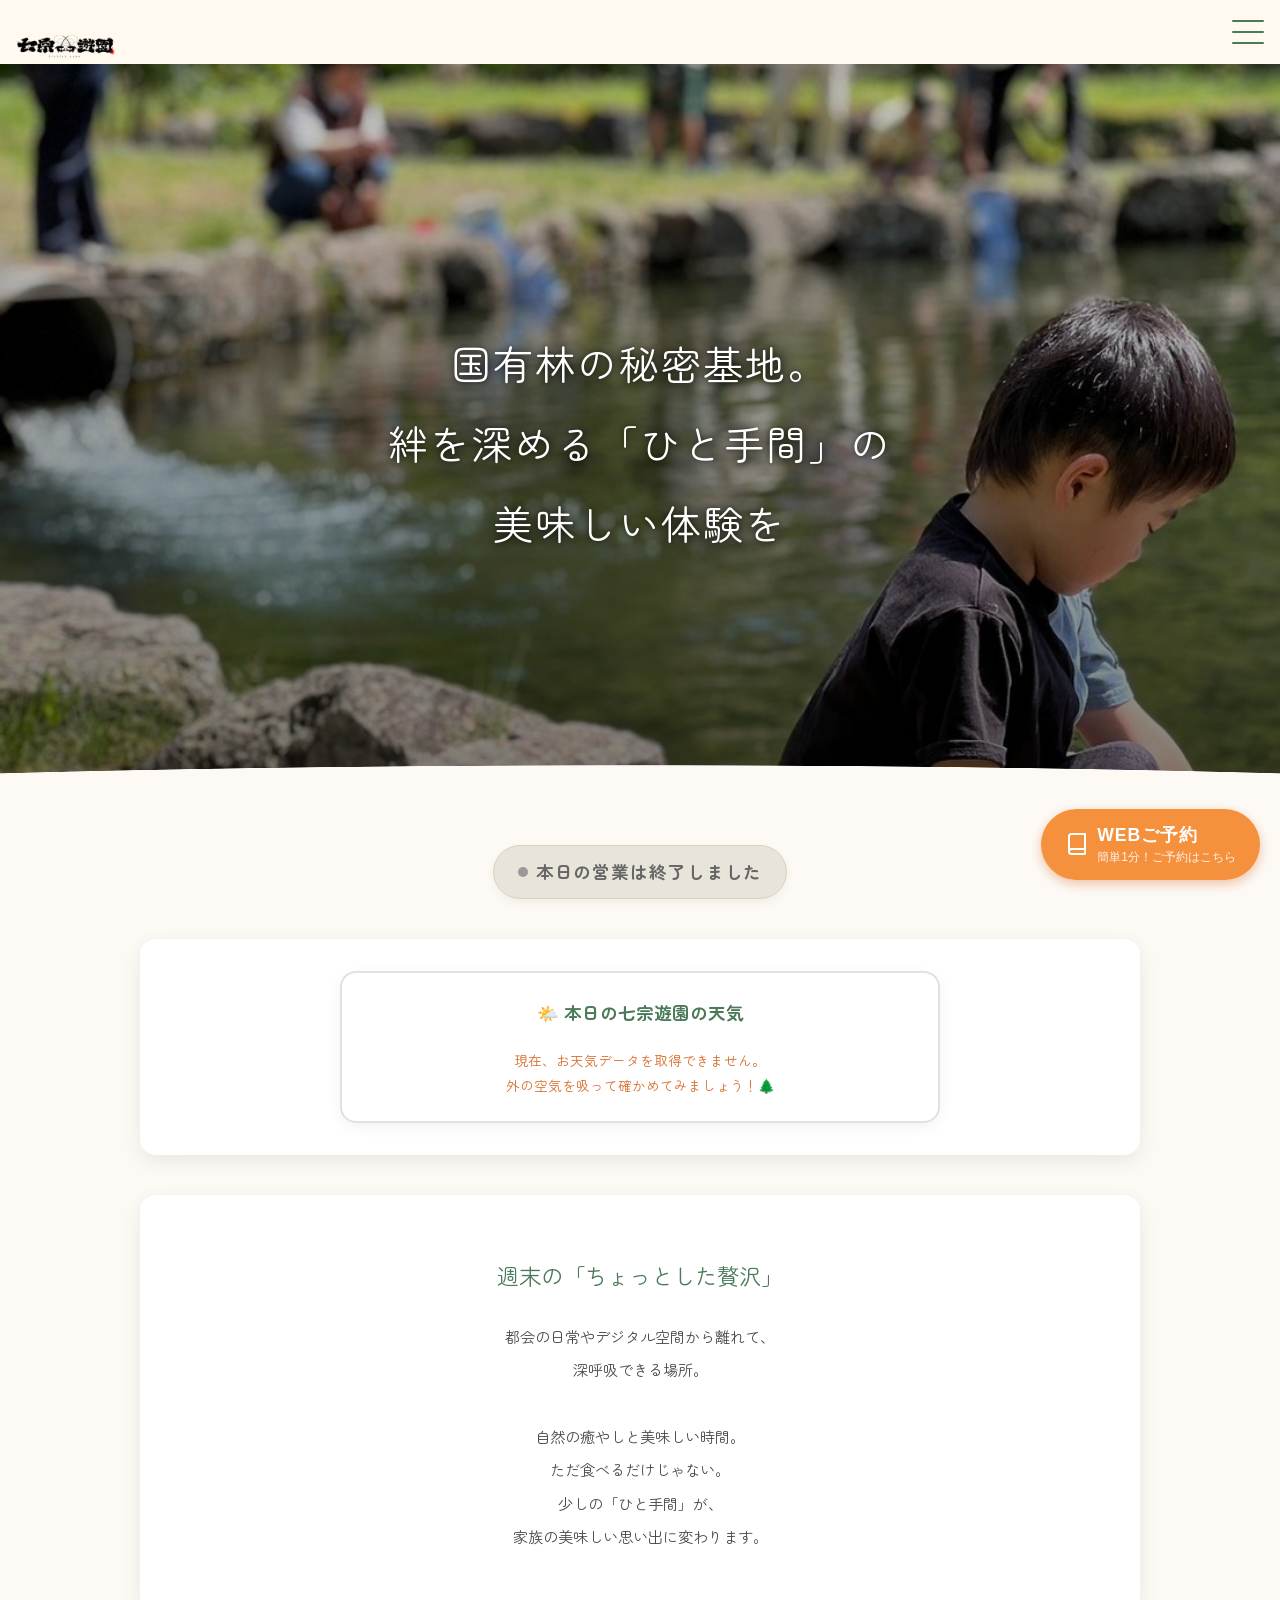
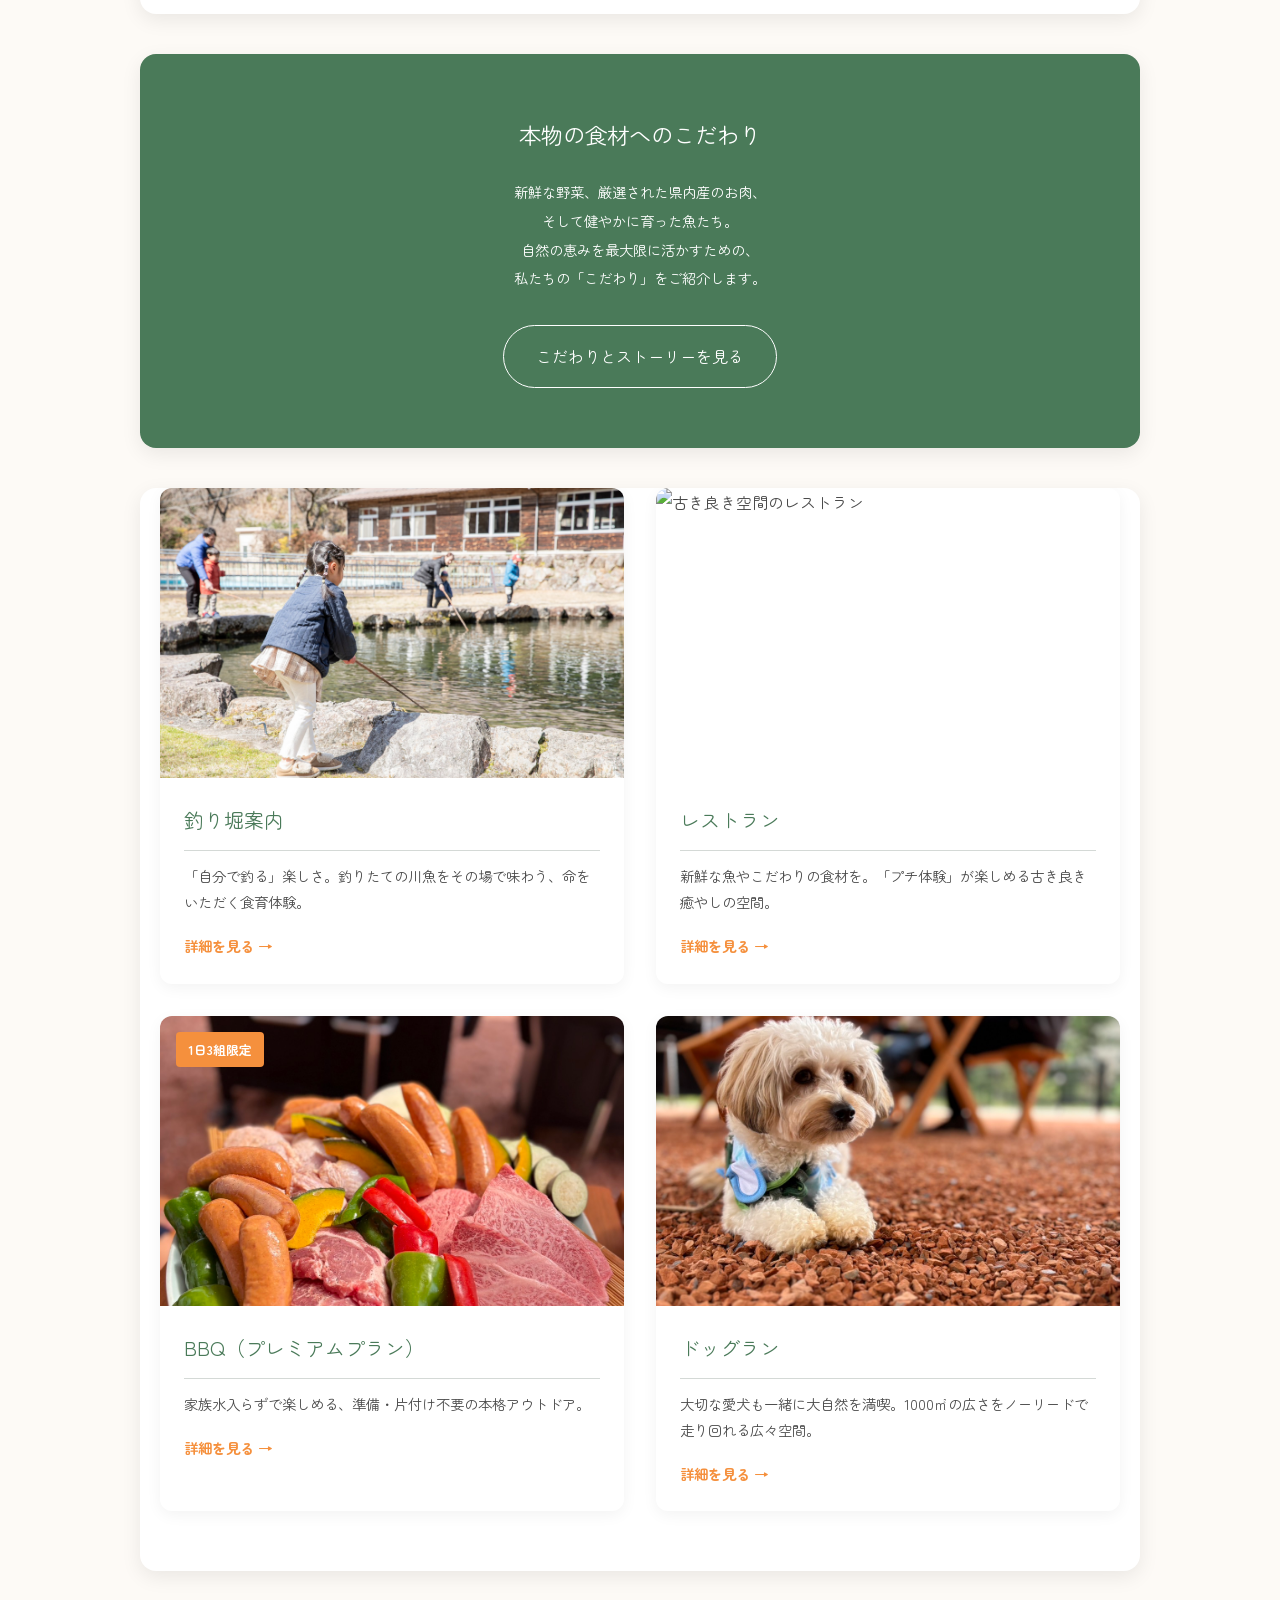
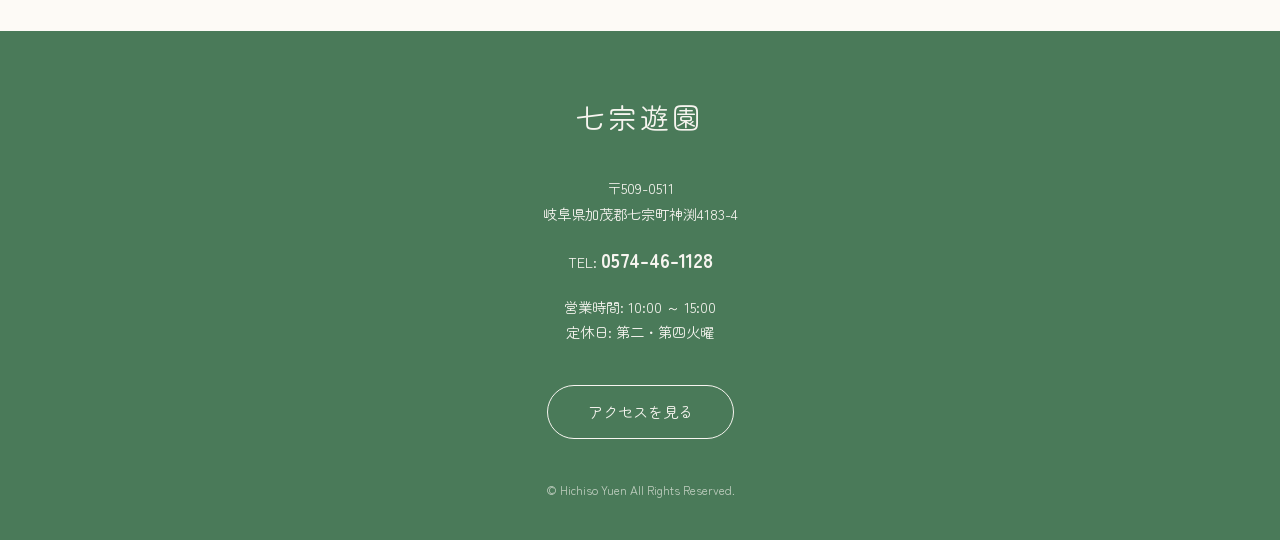
==== commit 6830c2fe: "天気予報と営業時間追加" ====
--- a/index.html
+++ b/index.html
@@ -29,6 +29,18 @@
             </h2>
           </div>
       </section>
+
+      <div id="business-status-container" class="fade-in-target" style="text-align: center; padding: 20px 20px 0;">
+    </div>
+
+      <section class="weather-widget fade-in-target">
+        <div class="weather-inner">
+            <h3 class="font-mincho weather-title">🌤️ 本日の七宗遊園の天気</h3>
+            <div id="weather-container" class="weather-loading">
+                <p>お天気データを取得中...</p>
+            </div>
+        </div>
+    </section>
 
       <section class="top-intro fade-in-target">
           <h3 class="font-mincho intro-title">週末の「ちょっとした贅沢」</h3>
--- a/style.css
+++ b/style.css
@@ -1095,7 +1095,7 @@
   content: "";
   position: absolute;
   top: 0; left: 0; width: 100%; height: 100%;
-  background-color: rgba(26, 110, 138, 0.25); /* 透明感のある水色 */
+  background-color: rgba(26, 110, 138, 0.4); /* 透明感のある水色 */
   z-index: 2 !important; 
 }
 
@@ -1105,7 +1105,7 @@
   position: absolute;
   top: 0; left: 0; width: 100%; height: 100%;
   /* 七宗遊園のアクセントカラーに近い、暖かみのある赤茶色 */
-  background-color: rgba(217, 109, 43, 0.5); 
+  background-color: rgba(217, 109, 43, 0.3); 
   z-index: 2 !important; 
 }
 
@@ -1424,4 +1424,146 @@
 .dot.is-active {
   background: #fff;
   transform: scale(1.3);
+}
+
+/* ========================================
+   お天気ウィジェット（七宗遊園：詳細版）
+======================================== */
+.weather-widget {
+  padding: 32px 20px;
+  text-align: center;
+}
+.weather-inner {
+  max-width: 600px;
+  margin: 0 auto;
+  background-color: var(--color-white);
+  border: 2px solid rgba(74, 122, 89, 0.2);
+  border-radius: 16px;
+  padding: 24px;
+  box-shadow: 0 4px 15px rgba(0,0,0,0.05);
+}
+.weather-title {
+  color: var(--color-main);
+  font-size: 1.1rem;
+  margin-bottom: 20px;
+  font-weight: bold;
+}
+.weather-loading {
+  color: #888;
+  font-size: 0.9rem;
+  animation: pulseGlow 1.5s infinite alternate;
+}
+
+/* ▼ 現在の天気 */
+.weather-current {
+  display: flex;
+  align-items: center;
+  justify-content: center;
+  gap: 20px;
+  padding-bottom: 24px;
+  border-bottom: 1px dashed rgba(74, 122, 89, 0.3);
+  margin-bottom: 20px;
+}
+.weather-current .w-icon { font-size: 4rem; line-height: 1; }
+.weather-current .w-desc { font-size: 1.3rem; font-weight: bold; color: var(--color-text); margin-bottom: 4px; }
+.weather-current .w-temps { font-size: 1rem; color: #555; display: flex; gap: 12px; font-weight: bold;}
+
+/* ▼ 1時間ごとの天気（横スクロール） */
+.weather-hourly-wrap {
+  margin-bottom: 24px;
+  text-align: left;
+}
+.weather-sub-title {
+  font-size: 0.9rem;
+  color: var(--color-main);
+  margin-bottom: 12px;
+  font-weight: bold;
+}
+.weather-hourly-scroll {
+  display: flex;
+  gap: 16px;
+  overflow-x: auto;
+  padding-bottom: 12px;
+  /* スクロールバーを見えにくくする魔法 */
+  -ms-overflow-style: none;
+  scrollbar-width: none;
+}
+.weather-hourly-scroll::-webkit-scrollbar { display: none; }
+.hourly-item {
+  display: flex;
+  flex-direction: column;
+  align-items: center;
+  min-width: 50px;
+}
+.hourly-time { font-size: 0.8rem; color: #666; }
+.hourly-icon { font-size: 1.5rem; margin: 4px 0; }
+.hourly-temp { font-size: 0.9rem; font-weight: bold; color: var(--color-text); }
+
+/* ▼ 1週間の天気（縦リスト） */
+.weather-daily-list {
+  display: flex;
+  flex-direction: column;
+  gap: 12px;
+}
+.daily-item {
+  display: flex;
+  justify-content: space-between;
+  align-items: center;
+  padding: 12px 16px;
+  background-color: #FDFBF7;
+  border-radius: 8px;
+  border: 1px solid #E8E4D9;
+}
+.daily-date { width: 80px; text-align: left; font-size: 0.9rem; font-weight: bold; color: var(--color-text); }
+.daily-icon { font-size: 1.5rem; width: 40px; text-align: center; }
+.daily-temps { width: 120px; text-align: right; font-size: 0.9rem; }
+
+/* 共通の気温カラー */
+.t-max { color: #D96D2B; font-weight: bold; }
+.t-min { color: #4A90E2; font-weight: bold; }
+.weather-error { color: #D96D2B; font-size: 0.85rem; text-align: center; }
+
+/* ========================================
+   リアルタイム営業ステータスバッジ
+======================================== */
+.status-badge {
+  display: inline-flex;
+  align-items: center;
+  gap: 8px;
+  padding: 10px 24px;
+  border-radius: 50px;
+  font-size: 1.1rem;
+  font-weight: bold;
+  letter-spacing: 0.05em;
+  box-shadow: 0 4px 10px rgba(0,0,0,0.05);
+}
+
+/* 営業中のデザイン（メインカラー） */
+.status-open {
+  background-color: var(--color-main);
+  color: #fff;
+}
+.status-open .status-dot {
+  width: 10px; height: 10px;
+  background-color: #A8E6CF; /* 明るい緑 */
+  border-radius: 50%;
+  /* 営業中であることをアピールする、チカチカ光るアニメーション */
+  animation: blinkDot 1.5s infinite alternate;
+}
+
+/* 営業時間外・休業日のデザイン（落ち着いたグレー） */
+.status-closed {
+  background-color: #E8E4D9;
+  color: #666;
+  border: 1px solid #D8D2C4;
+}
+.status-closed .status-dot {
+  width: 10px; height: 10px;
+  background-color: #999;
+  border-radius: 50%;
+}
+
+@keyframes blinkDot {
+  0% { opacity: 0.3; transform: scale(0.8); }
+  100% { opacity: 1; transform: scale(1.2); box-shadow: 0 0 8px rgba(168, 230, 207, 0.8); }
 }
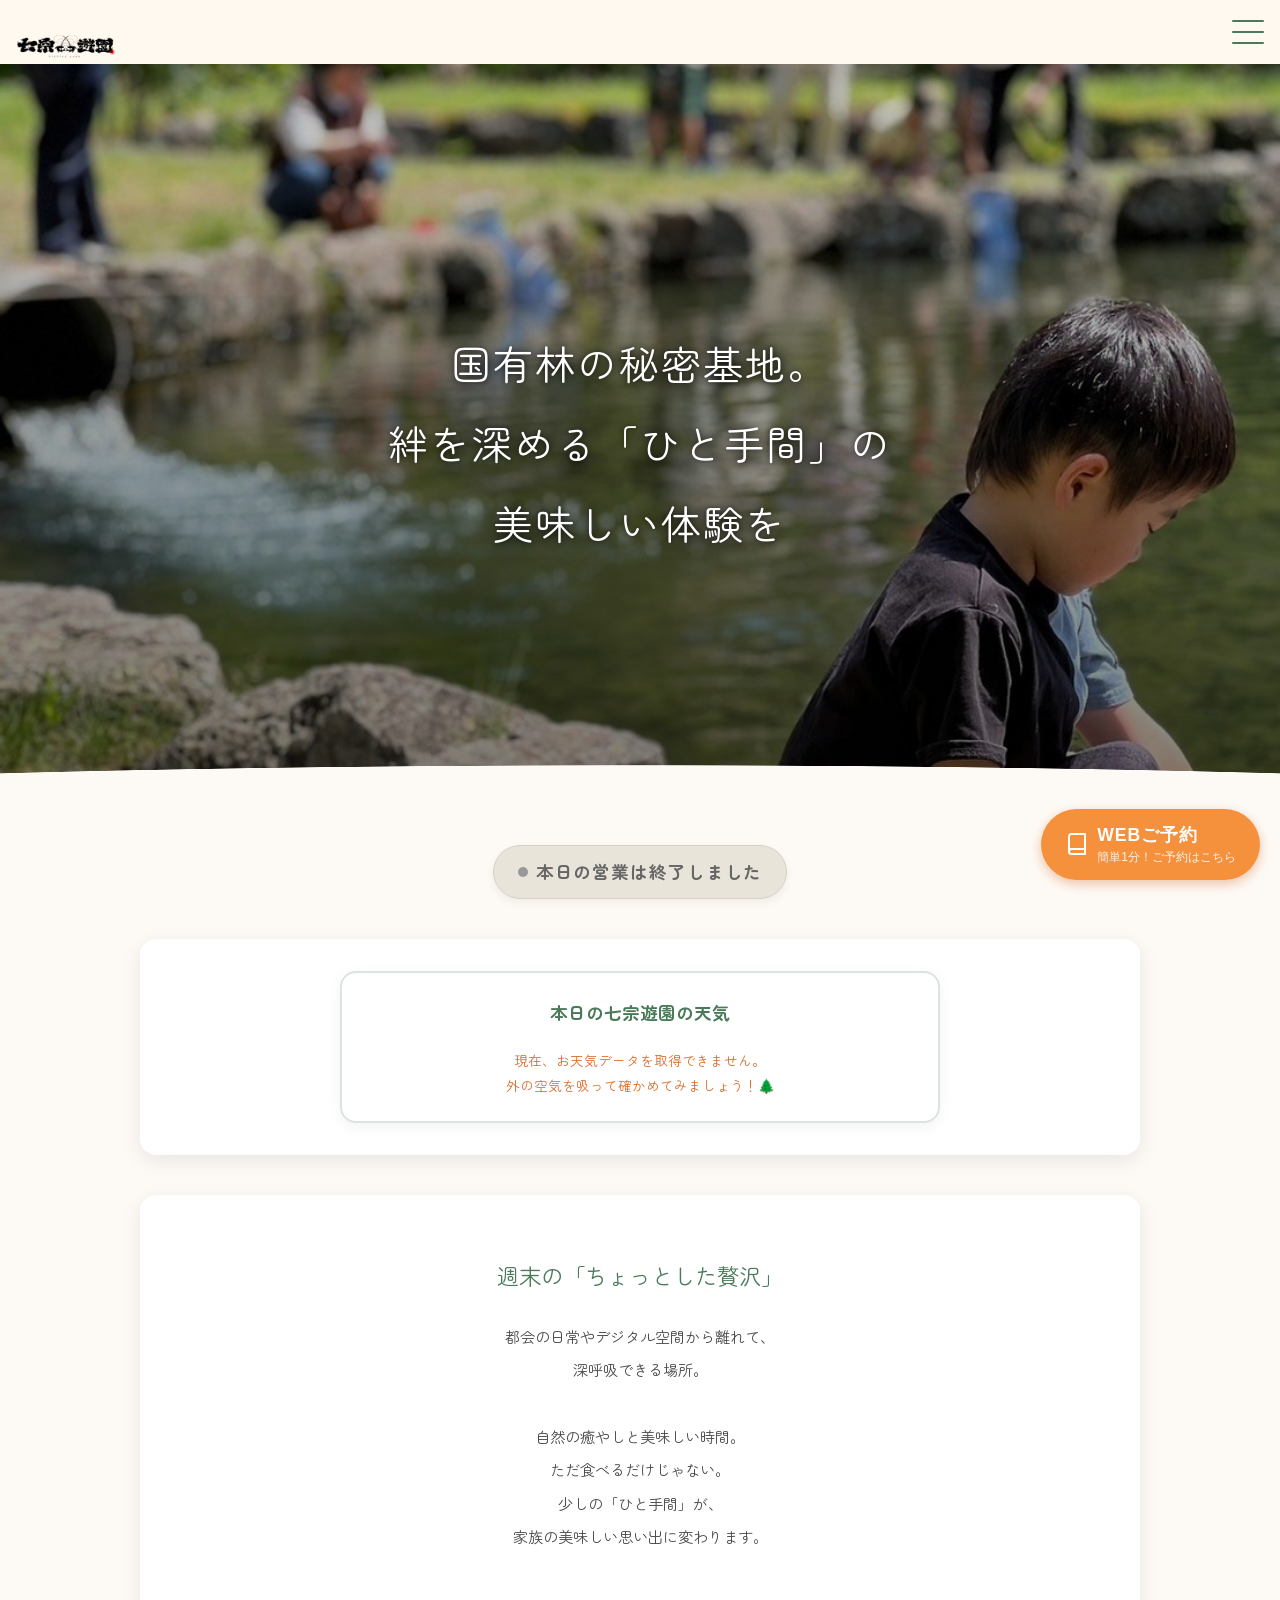
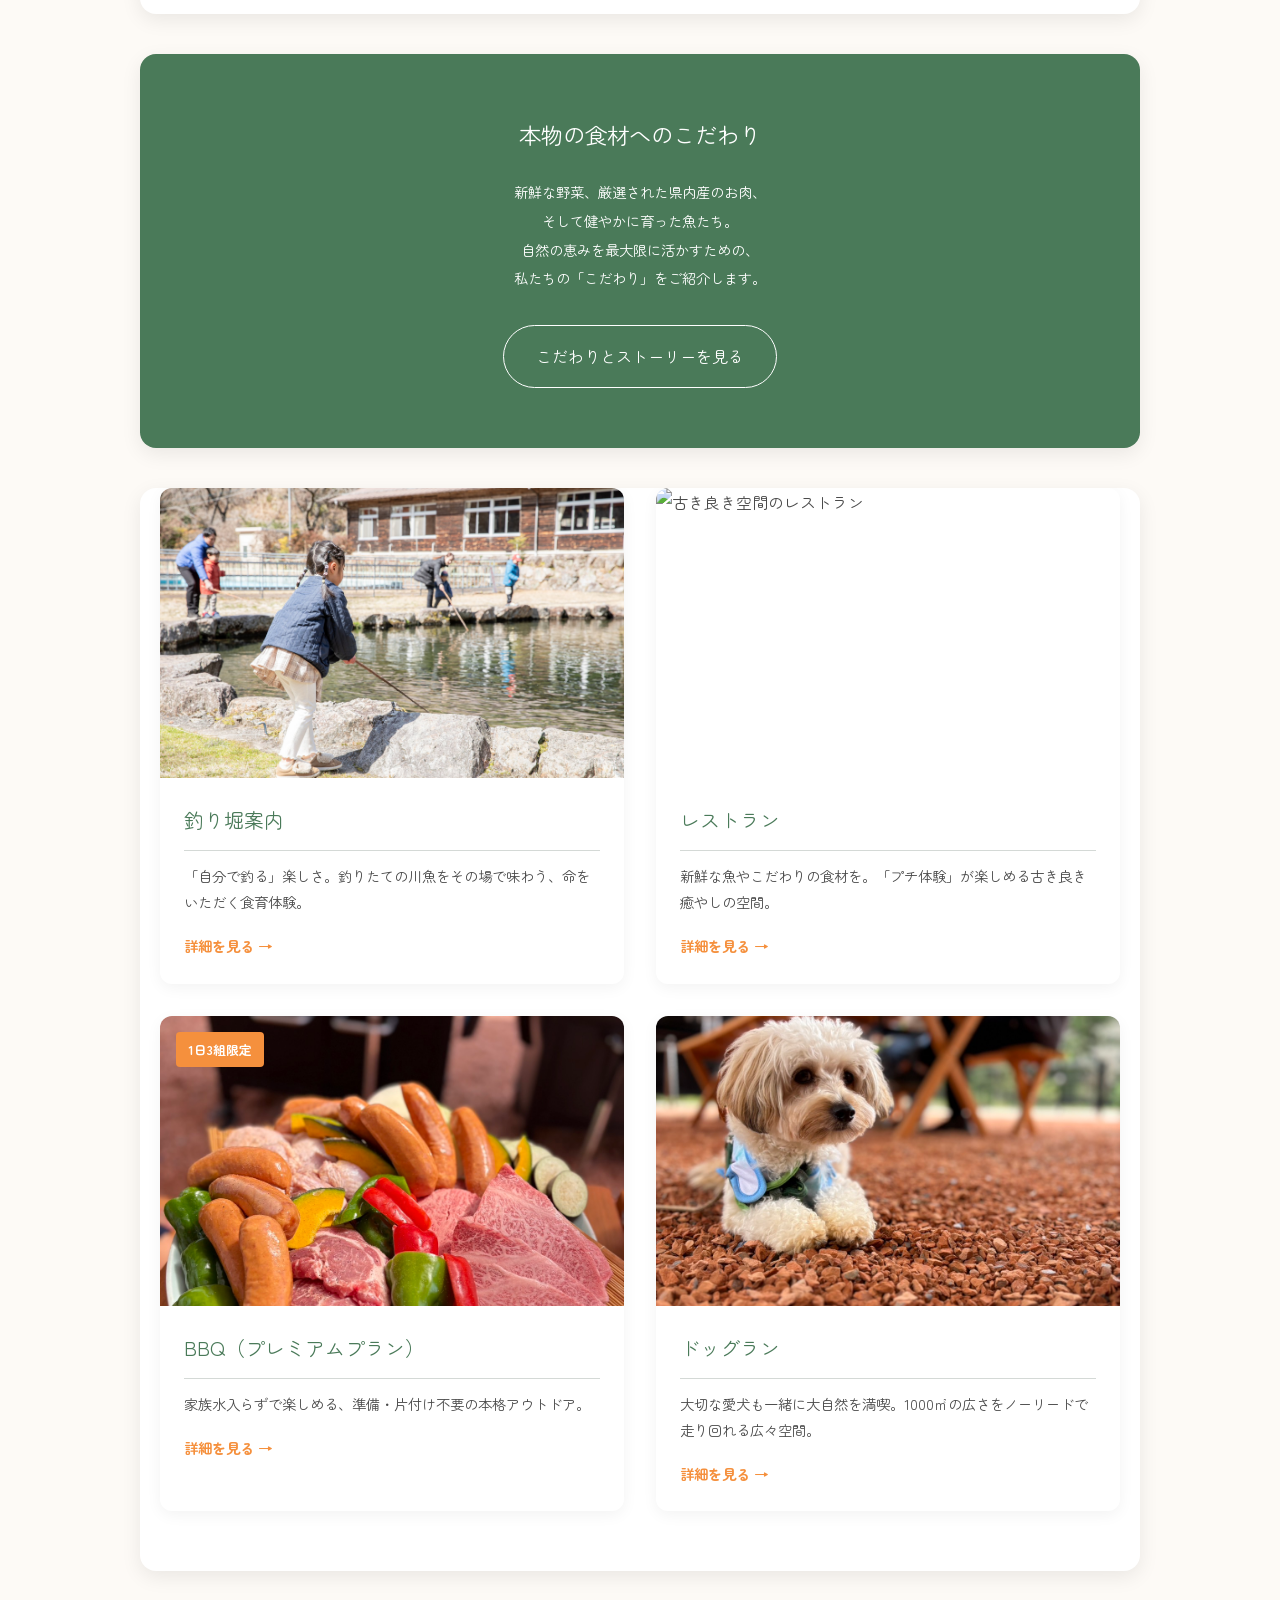
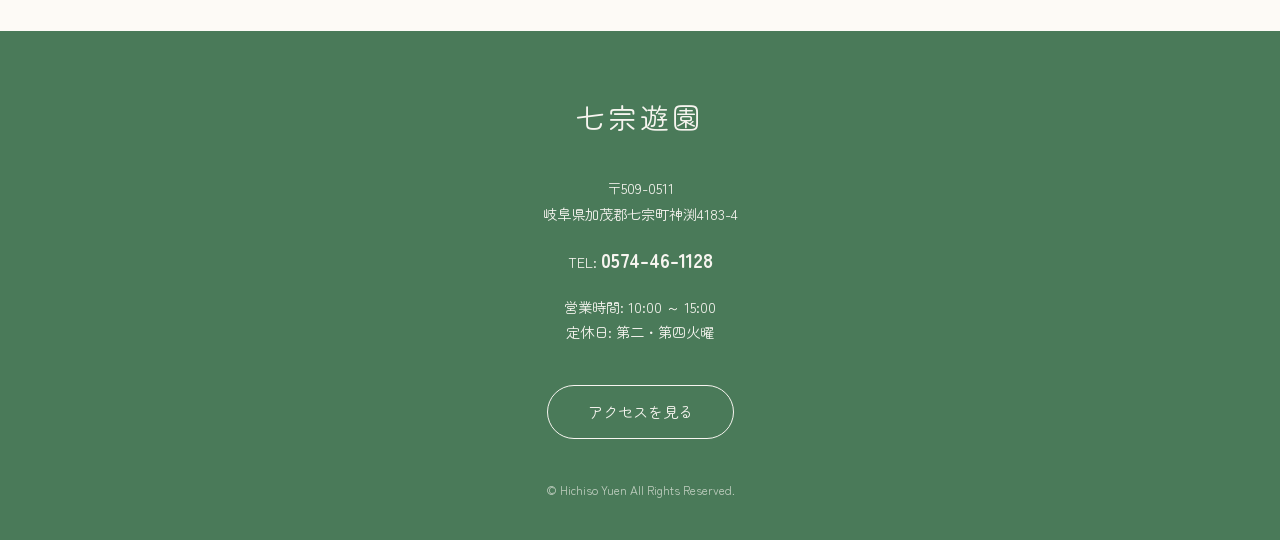
==== commit 54e1d3e4: "表示修正" ====
--- a/index.html
+++ b/index.html
@@ -5,7 +5,7 @@
     <meta name="viewport" content="width=device-width, initial-scale=1.0">
     <title>七宗遊園 - ひと手間の美味しい体験</title>
     <meta name="description" content="国有林の秘密基地。親子の絆を深める「ひと手間」の美味しい体験を提供する七宗遊園（ひちそうゆうえん）の公式サイトです。">
-    
+    <link rel="icon" href="images/favicon.png">
     <!---
     <link rel="preconnect" href="https://fonts.googleapis.com">
     <link rel="preconnect" href="https://fonts.gstatic.com" crossorigin>
@@ -35,7 +35,7 @@
 
       <section class="weather-widget fade-in-target">
         <div class="weather-inner">
-            <h3 class="font-mincho weather-title">🌤️ 本日の七宗遊園の天気</h3>
+            <h3 class="font-mincho weather-title">本日の七宗遊園の天気</h3>
             <div id="weather-container" class="weather-loading">
                 <p>お天気データを取得中...</p>
             </div>
@@ -70,7 +70,7 @@
       <section class="top-facilities">
           <div class="facility-grid">
               
-              <a href="fishing.html" class="facility-card fade-in-target">
+              <a href="fishing" class="facility-card fade-in-target">
                   <div class="card-img-wrapper">
                       <img src="images/fishing1.jpg" alt="釣り堀で魚を釣る子供" loading="lazy">
                   </div>
@@ -81,7 +81,7 @@
                   </div>
               </a>
 
-              <a href="restaurant.html" class="facility-card fade-in-target">
+              <a href="restaurant" class="facility-card fade-in-target">
                   <div class="card-img-wrapper">
                       <img src="images/food9.png" alt="古き良き空間のレストラン" loading="lazy">
                   </div>
@@ -92,7 +92,7 @@
                   </div>
               </a>
 
-              <a href="bbq.html" class="facility-card fade-in-target">
+              <a href="bbq" class="facility-card fade-in-target">
                   <div class="card-badge">1日3組限定</div>
                   <div class="card-img-wrapper">
                       <img src="images/BBQ2.JPG" alt="家族で楽しむ本格BBQ" loading="lazy">
@@ -104,7 +104,7 @@
                   </div>
               </a>
 
-              <a href="dogrun.html" class="facility-card fade-in-target">
+              <a href="dogrun" class="facility-card fade-in-target">
                   <div class="card-img-wrapper">
                       <img src="images/dogrun1.JPG" alt="自然の中を走る犬" loading="lazy">
                   </div>
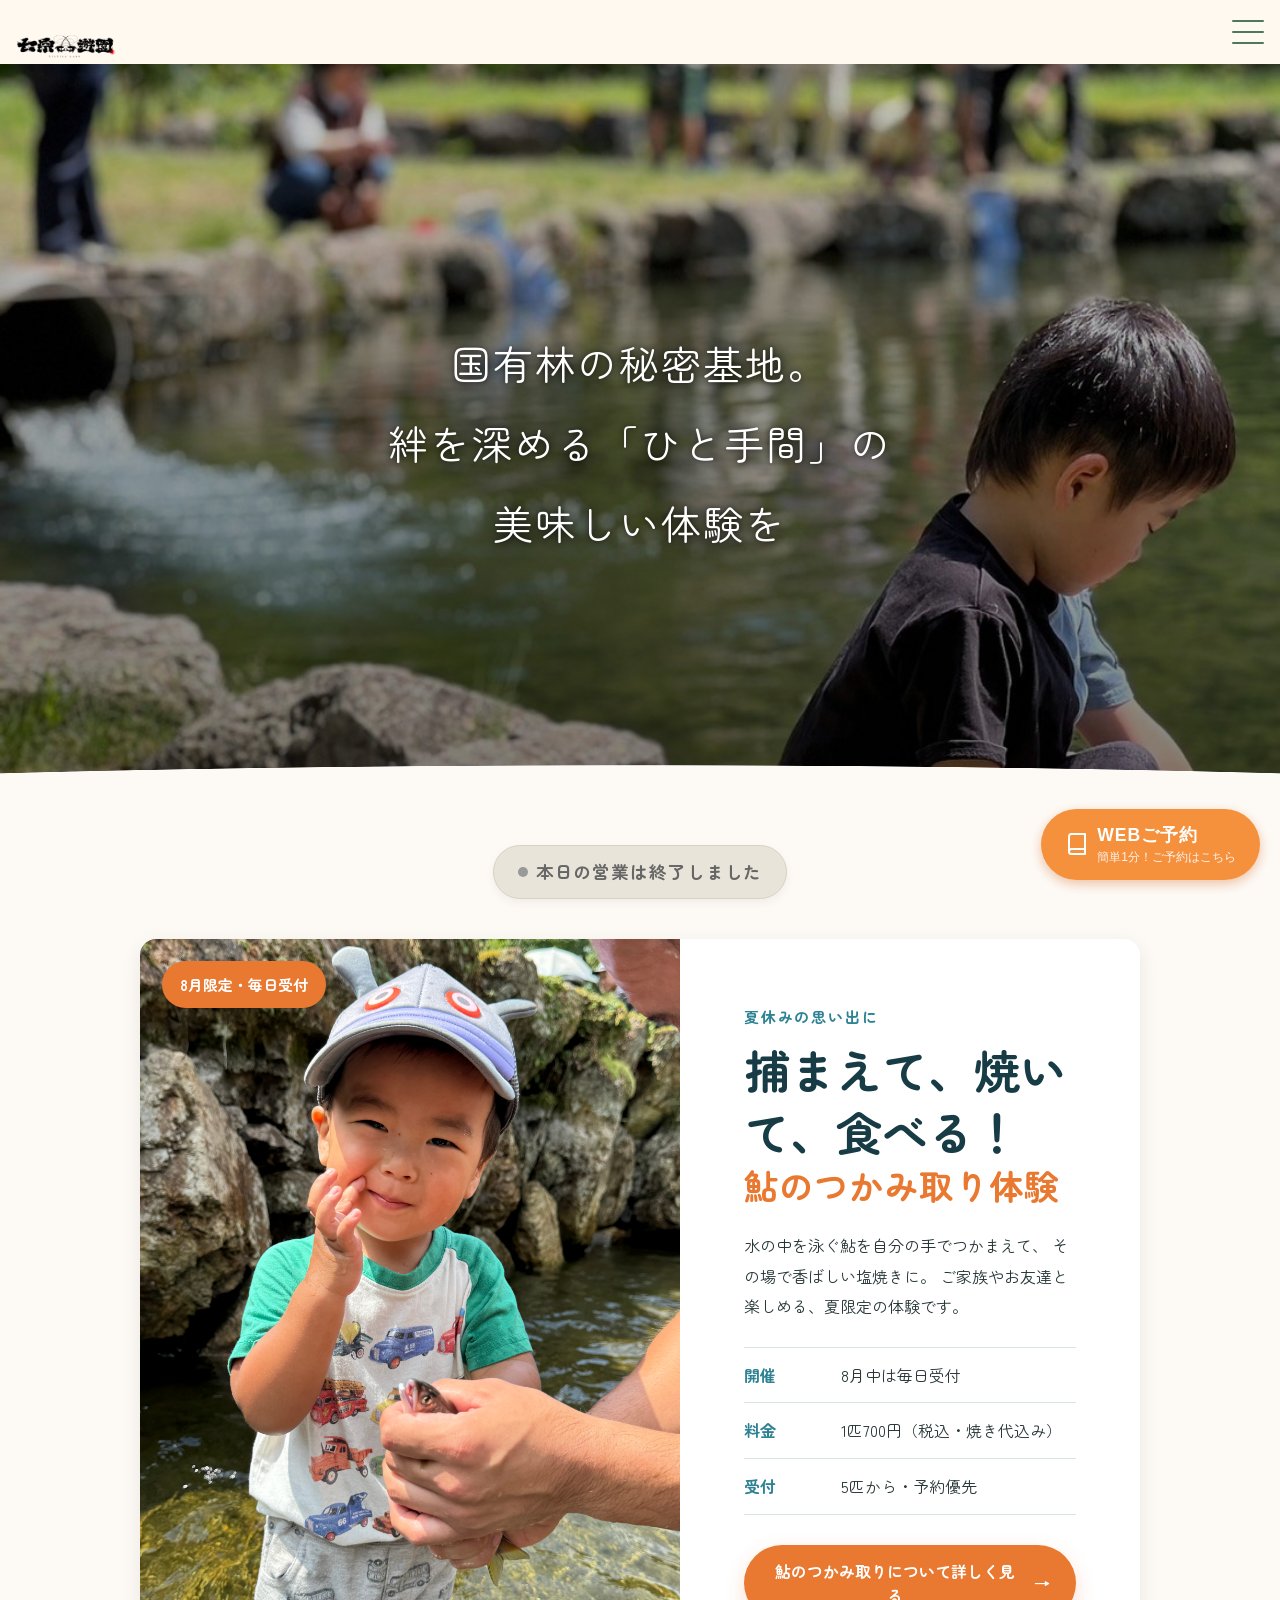
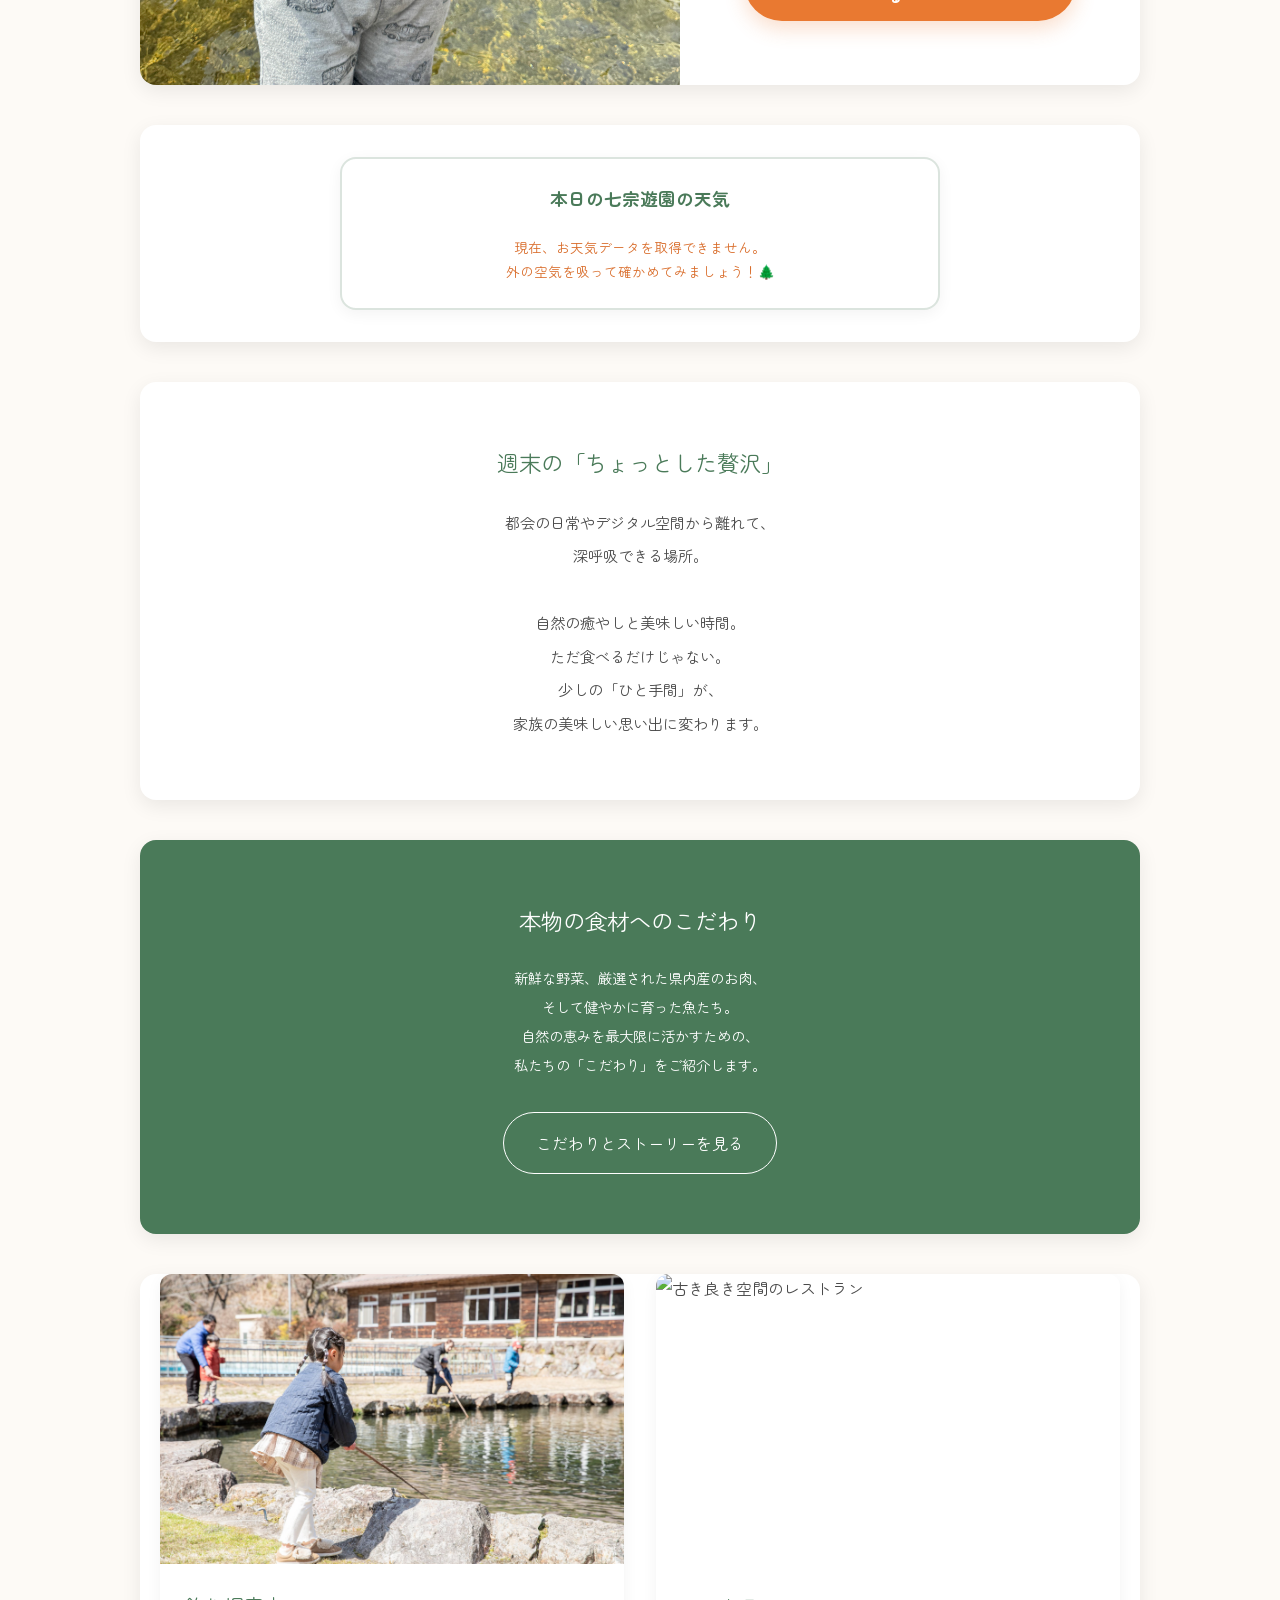
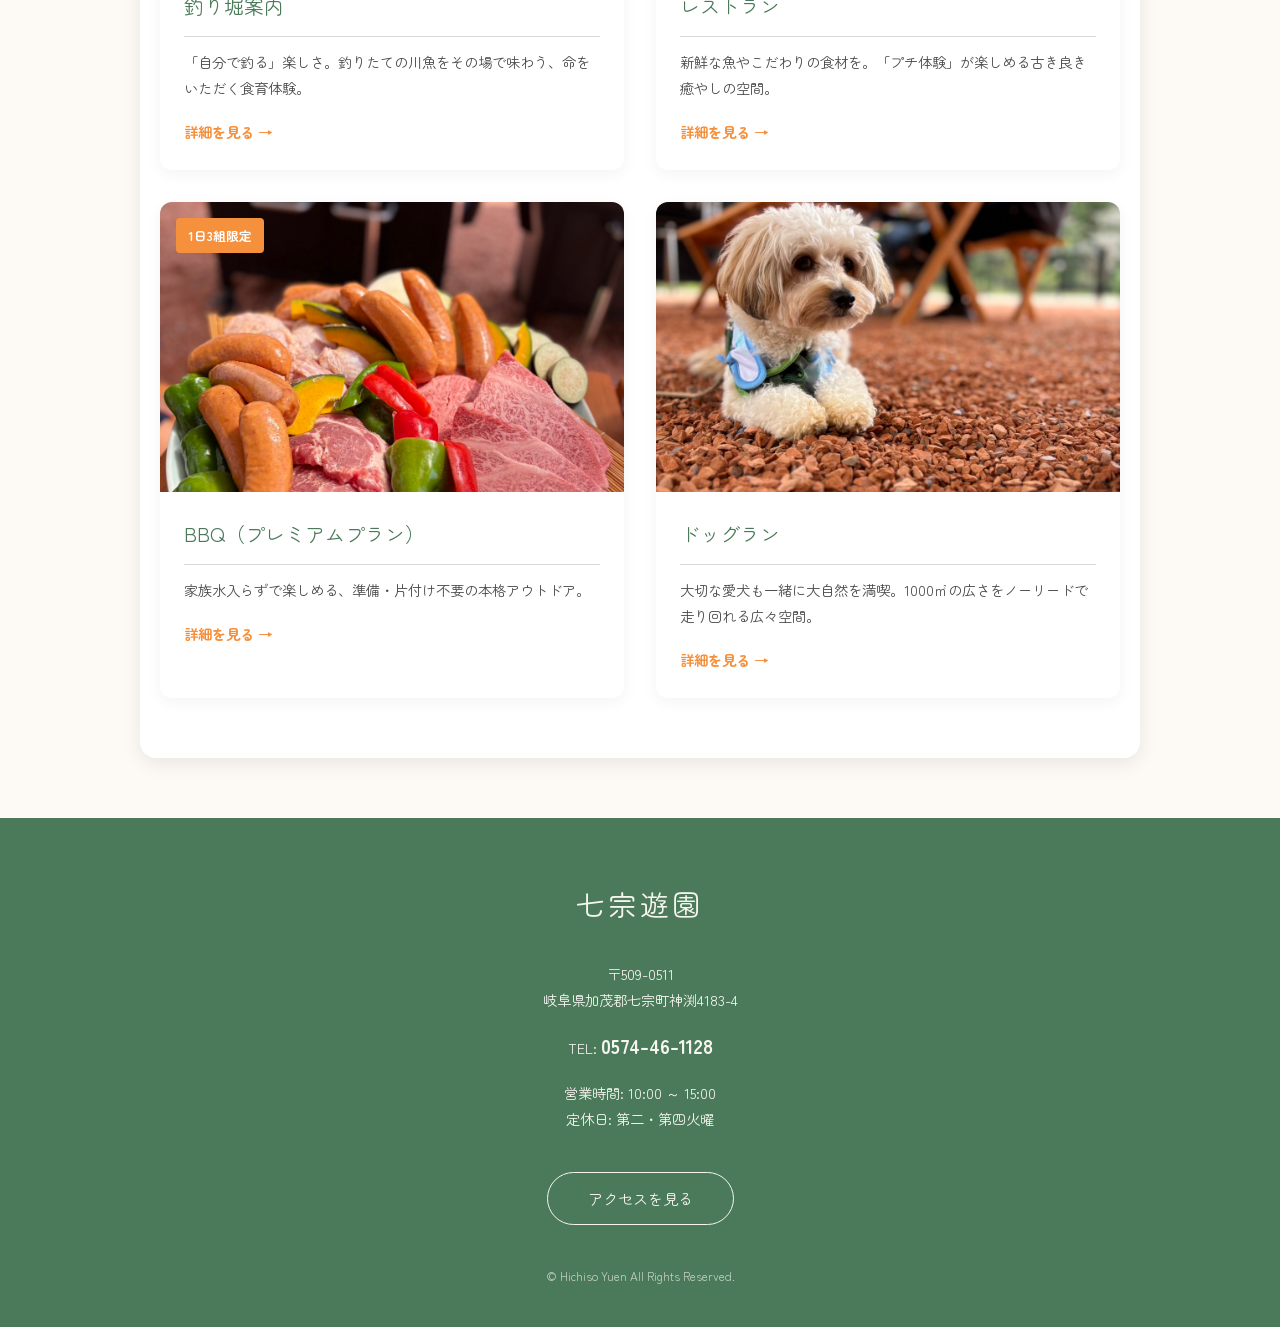
==== commit 5e1bbec3: "鮎の掴み取りページ追加" ====
--- a/index.html
+++ b/index.html
@@ -32,6 +32,47 @@
 
       <div id="business-status-container" class="fade-in-target" style="text-align: center; padding: 20px 20px 0;">
     </div>
+
+    <!-- 鮎のつかみ取り体験 -->
+
+    <section class="ayu-top" aria-labelledby="ayu-top-title">
+        <div class="ayu-top__image">
+          <img
+            src="/images/ayu/2025ayu_2.JPG"
+            alt="水の中で鮎のつかみ取りを楽しむ様子"
+            loading="lazy"
+          >
+          <span class="ayu-top__badge">8月限定・毎日受付</span>
+        </div>
+      
+        <div class="ayu-top__content">
+          <p class="ayu-top__eyecatch">夏休みの思い出に</p>
+      
+          <h2 id="ayu-top-title" class="ayu-top__title">
+            捕まえて、焼いて、食べる！
+            <span>鮎のつかみ取り体験</span>
+          </h2>
+      
+          <p class="ayu-top__description">
+            水の中を泳ぐ鮎を自分の手でつかまえて、
+            その場で香ばしい塩焼きに。
+            ご家族やお友達と楽しめる、夏限定の体験です。
+          </p>
+      
+          <ul class="ayu-top__info">
+            <li><strong>開催</strong><span>8月中は毎日受付</span></li>
+            <li><strong>料金</strong><span>1匹700円（税込・焼き代込み）</span></li>
+            <li><strong>受付</strong><span>5匹から・予約優先</span></li>
+          </ul>
+      
+          <a href="/ayu.html" class="ayu-button">
+            鮎のつかみ取りについて詳しく見る
+            <span aria-hidden="true">→</span>
+          </a>
+        </div>
+      </section>
+
+      <!-- 天気 -->
 
       <section class="weather-widget fade-in-target">
         <div class="weather-inner">
--- a/style.css
+++ b/style.css
@@ -1566,4 +1566,497 @@
 @keyframes blinkDot {
   0% { opacity: 0.3; transform: scale(0.8); }
   100% { opacity: 1; transform: scale(1.2); box-shadow: 0 0 8px rgba(168, 230, 207, 0.8); }
+}
+
+/* ==========================================
+   鮎のつかみ取り
+========================================== */
+
+:root {
+  --ayu-navy: #173c46;
+  --ayu-blue: #2d8294;
+  --ayu-light-blue: #eaf7f8;
+  --ayu-yellow: #f3b83f;
+  --ayu-orange: #e97931;
+  --ayu-white: #ffffff;
+  --ayu-text: #283638;
+  --ayu-muted: #647476;
+  --ayu-border: #d9e4e5;
+  --ayu-radius: 18px;
+  --ayu-shadow: 0 12px 35px rgba(23, 60, 70, 0.12);
+}
+
+.ayu-container {
+  width: min(1100px, calc(100% - 40px));
+  margin-inline: auto;
+}
+
+.ayu-section-label {
+  margin: 0 0 8px;
+  color: var(--ayu-blue);
+  font-size: 13px;
+  font-weight: 700;
+  letter-spacing: 0.15em;
+}
+
+.ayu-page h2 {
+  margin: 0 0 28px;
+  color: var(--ayu-navy);
+  font-size: clamp(28px, 4vw, 42px);
+  line-height: 1.4;
+}
+
+.ayu-page p {
+  color: var(--ayu-text);
+  line-height: 1.9;
+}
+
+/* トップページ用 */
+
+.ayu-top {
+  display: grid;
+  grid-template-columns: minmax(0, 1.08fr) minmax(0, 0.92fr);
+  width: min(1180px, calc(100% - 40px));
+  margin: 60px auto;
+  overflow: hidden;
+  background: var(--ayu-white);
+  border-radius: 24px;
+  box-shadow: var(--ayu-shadow);
+}
+
+.ayu-top__image {
+  position: relative;
+  min-height: 500px;
+}
+
+.ayu-top__image img {
+  width: 100%;
+  height: 100%;
+  object-fit: cover;
+}
+
+.ayu-top__badge {
+  position: absolute;
+  top: 22px;
+  left: 22px;
+  padding: 10px 18px;
+  color: var(--ayu-white);
+  background: var(--ayu-orange);
+  border-radius: 999px;
+  font-size: 15px;
+  font-weight: 700;
+}
+
+.ayu-top__content {
+  display: flex;
+  flex-direction: column;
+  justify-content: center;
+  padding: clamp(34px, 5vw, 68px);
+}
+
+.ayu-top__eyecatch {
+  margin: 0 0 8px;
+  color: var(--ayu-blue);
+  font-size: 15px;
+  font-weight: 700;
+  letter-spacing: 0.12em;
+}
+
+.ayu-top__title {
+  margin: 0 0 22px;
+  color: var(--ayu-navy);
+  font-size: clamp(28px, 4vw, 46px);
+  line-height: 1.35;
+}
+
+.ayu-top__title span {
+  display: block;
+  color: var(--ayu-orange);
+  font-size: 0.75em;
+}
+
+.ayu-top__description {
+  margin: 0 0 25px;
+  color: var(--ayu-text);
+  line-height: 1.9;
+}
+
+.ayu-top__info {
+  padding: 0;
+  margin: 0 0 30px;
+  list-style: none;
+  border-top: 1px solid var(--ayu-border);
+}
+
+.ayu-top__info li {
+  display: grid;
+  grid-template-columns: 82px 1fr;
+  gap: 15px;
+  padding: 13px 0;
+  border-bottom: 1px solid var(--ayu-border);
+}
+
+.ayu-top__info strong {
+  color: var(--ayu-blue);
+}
+
+.ayu-top__info span {
+  color: var(--ayu-text);
+}
+
+/* ボタン */
+
+.ayu-button {
+  display: inline-flex;
+  align-items: center;
+  justify-content: center;
+  gap: 14px;
+  min-height: 58px;
+  padding: 14px 26px;
+  color: var(--ayu-white);
+  background: var(--ayu-orange);
+  border-radius: 999px;
+  font-weight: 700;
+  line-height: 1.5;
+  text-align: center;
+  text-decoration: none;
+  box-shadow: 0 8px 20px rgba(233, 121, 49, 0.24);
+  transition:
+    transform 0.2s ease,
+    opacity 0.2s ease;
+}
+
+.ayu-button:hover {
+  opacity: 0.9;
+  transform: translateY(-2px);
+}
+
+/* 詳細ページメインビジュアル */
+
+.ayu-page-hero {
+  position: relative;
+  min-height: 620px;
+  overflow: hidden;
+}
+
+.ayu-page-hero__image {
+  position: absolute;
+  inset: 0;
+}
+
+.ayu-page-hero__image::after {
+  position: absolute;
+  inset: 0;
+  content: "";
+  background:
+    linear-gradient(
+      90deg,
+      rgba(10, 42, 49, 0.8) 0%,
+      rgba(10, 42, 49, 0.4) 55%,
+      rgba(10, 42, 49, 0.08) 100%
+    );
+}
+
+.ayu-page-hero__image img {
+  width: 100%;
+  height: 100%;
+  object-fit: cover;
+}
+
+.ayu-page-hero__overlay {
+  position: relative;
+  z-index: 1;
+  display: flex;
+  flex-direction: column;
+  justify-content: center;
+  width: min(1100px, calc(100% - 40px));
+  min-height: 620px;
+  margin-inline: auto;
+}
+
+.ayu-page-hero__badge {
+  align-self: flex-start;
+  margin: 0 0 20px;
+  padding: 10px 18px;
+  color: var(--ayu-white) !important;
+  background: var(--ayu-orange);
+  border-radius: 999px;
+  font-weight: 700;
+}
+
+.ayu-page-hero h1 {
+  max-width: 760px;
+  margin: 0;
+  color: var(--ayu-white);
+  font-size: clamp(38px, 7vw, 72px);
+  line-height: 1.25;
+}
+
+.ayu-page-hero h1 span {
+  display: block;
+  margin-top: 12px;
+  color: #fff2c8;
+  font-size: 0.62em;
+}
+
+.ayu-page-hero__overlay > p:last-child {
+  margin-top: 25px;
+  color: var(--ayu-white);
+  font-size: clamp(17px, 2vw, 22px);
+  font-weight: 700;
+}
+
+/* 導入 */
+
+.ayu-introduction {
+  padding-block: 90px;
+  text-align: center;
+}
+
+.ayu-introduction p:not(.ayu-section-label) {
+  max-width: 760px;
+  margin: 0 auto 12px;
+}
+
+/* 体験の流れ */
+
+.ayu-flow {
+  padding-block: 90px;
+  background: var(--ayu-light-blue);
+}
+
+.ayu-flow__grid {
+  display: grid;
+  grid-template-columns: repeat(3, 1fr);
+  gap: 24px;
+}
+
+.ayu-flow-card {
+  position: relative;
+  padding: 42px 30px 34px;
+  background: var(--ayu-white);
+  border-radius: var(--ayu-radius);
+  box-shadow: 0 8px 24px rgba(23, 60, 70, 0.08);
+}
+
+.ayu-flow-card__number {
+  display: block;
+  margin-bottom: 18px;
+  color: var(--ayu-orange);
+  font-size: 36px;
+  font-weight: 800;
+}
+
+.ayu-flow-card h3 {
+  margin: 0 0 12px;
+  color: var(--ayu-navy);
+  font-size: 22px;
+}
+
+/* 開催概要 */
+
+.ayu-details {
+  padding-block: 90px;
+}
+
+.ayu-details__list {
+  margin: 0;
+  border-top: 1px solid var(--ayu-border);
+}
+
+.ayu-details__list > div {
+  display: grid;
+  grid-template-columns: 210px 1fr;
+  border-bottom: 1px solid var(--ayu-border);
+}
+
+.ayu-details dt,
+.ayu-details dd {
+  padding: 22px 24px;
+}
+
+.ayu-details dt {
+  color: var(--ayu-navy);
+  background: #f3f8f8;
+  font-weight: 700;
+}
+
+.ayu-details dd {
+  margin: 0;
+  color: var(--ayu-text);
+}
+
+.ayu-details dd strong {
+  color: var(--ayu-orange);
+  font-size: 21px;
+}
+
+.ayu-details dd small {
+  display: block;
+  margin-top: 7px;
+  color: var(--ayu-muted);
+  line-height: 1.7;
+}
+
+/* 持ち物 */
+
+.ayu-preparation {
+  padding-block: 90px;
+  background: #fff9ed;
+}
+
+.ayu-preparation__grid {
+  display: grid;
+  grid-template-columns: repeat(3, 1fr);
+  gap: 22px;
+}
+
+.ayu-preparation__item {
+  padding: 32px 26px;
+  text-align: center;
+  background: var(--ayu-white);
+  border-radius: var(--ayu-radius);
+}
+
+.ayu-preparation__item > span {
+  display: block;
+  margin-bottom: 12px;
+  font-size: 38px;
+}
+
+.ayu-preparation__item h3 {
+  margin: 0 0 10px;
+  color: var(--ayu-navy);
+}
+
+/* 注意事項 */
+
+.ayu-notes {
+  padding-block: 75px;
+}
+
+.ayu-notes h2 {
+  font-size: clamp(25px, 3vw, 34px);
+}
+
+.ayu-notes ul {
+  padding: 24px 24px 24px 48px;
+  margin: 0;
+  background: #f6f8f8;
+  border-radius: var(--ayu-radius);
+}
+
+.ayu-notes li {
+  margin-bottom: 10px;
+  color: var(--ayu-text);
+  line-height: 1.8;
+}
+
+.ayu-notes li:last-child {
+  margin-bottom: 0;
+}
+
+/* 予約 */
+
+.ayu-reservation {
+  padding-block: 90px;
+  text-align: center;
+  background: var(--ayu-navy);
+}
+
+.ayu-reservation h2,
+.ayu-reservation p {
+  color: var(--ayu-white);
+}
+
+.ayu-reservation__label {
+  margin-bottom: 10px;
+  color: #fff2c8 !important;
+  font-weight: 700;
+}
+
+.ayu-reservation__buttons {
+  display: flex;
+  justify-content: center;
+  gap: 18px;
+  margin-top: 30px;
+}
+
+.ayu-button--phone {
+  background: var(--ayu-orange);
+}
+
+.ayu-reservation__notice {
+  margin-top: 20px;
+  font-size: 14px;
+  opacity: 0.85;
+}
+
+/* スマートフォン */
+
+@media (max-width: 800px) {
+  .ayu-container {
+    width: min(100% - 28px, 1100px);
+  }
+
+  .ayu-top {
+    grid-template-columns: 1fr;
+    width: min(100% - 28px, 1180px);
+    margin-block: 35px;
+  }
+
+  .ayu-top__image {
+    min-height: 300px;
+  }
+
+  .ayu-top__content {
+    padding: 34px 24px;
+  }
+
+  .ayu-page-hero,
+  .ayu-page-hero__overlay {
+    min-height: 520px;
+  }
+
+  .ayu-page-hero__image::after {
+    background: rgba(10, 42, 49, 0.55);
+  }
+
+  .ayu-flow__grid,
+  .ayu-preparation__grid {
+    grid-template-columns: 1fr;
+  }
+
+  .ayu-details__list > div {
+    grid-template-columns: 1fr;
+  }
+
+  .ayu-details dt,
+  .ayu-details dd {
+    padding: 15px 18px;
+  }
+
+  .ayu-details dt {
+    padding-bottom: 8px;
+  }
+
+  .ayu-details dd {
+    padding-top: 8px;
+  }
+
+  .ayu-reservation__buttons {
+    flex-direction: column;
+  }
+
+  .ayu-button {
+    width: 100%;
+  }
+
+  .ayu-introduction,
+  .ayu-flow,
+  .ayu-details,
+  .ayu-preparation,
+  .ayu-reservation {
+    padding-block: 60px;
+  }
 }
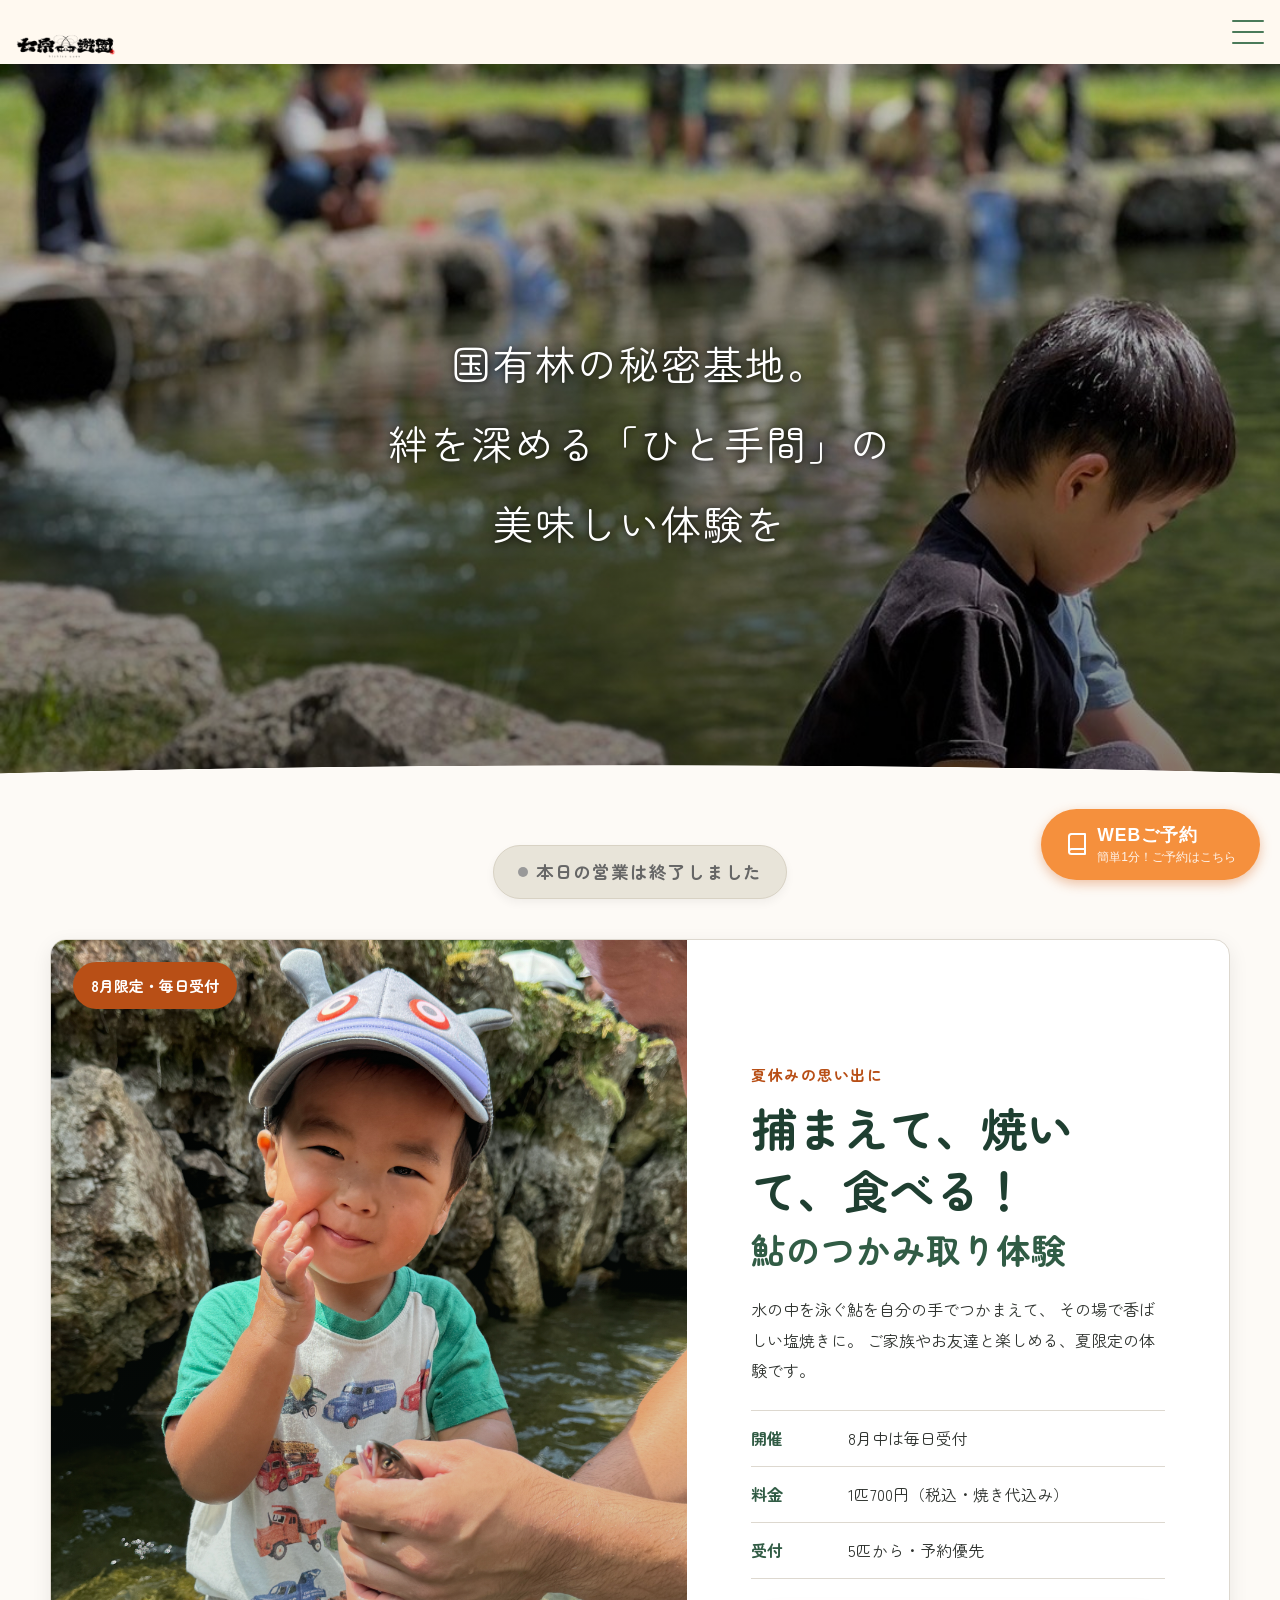
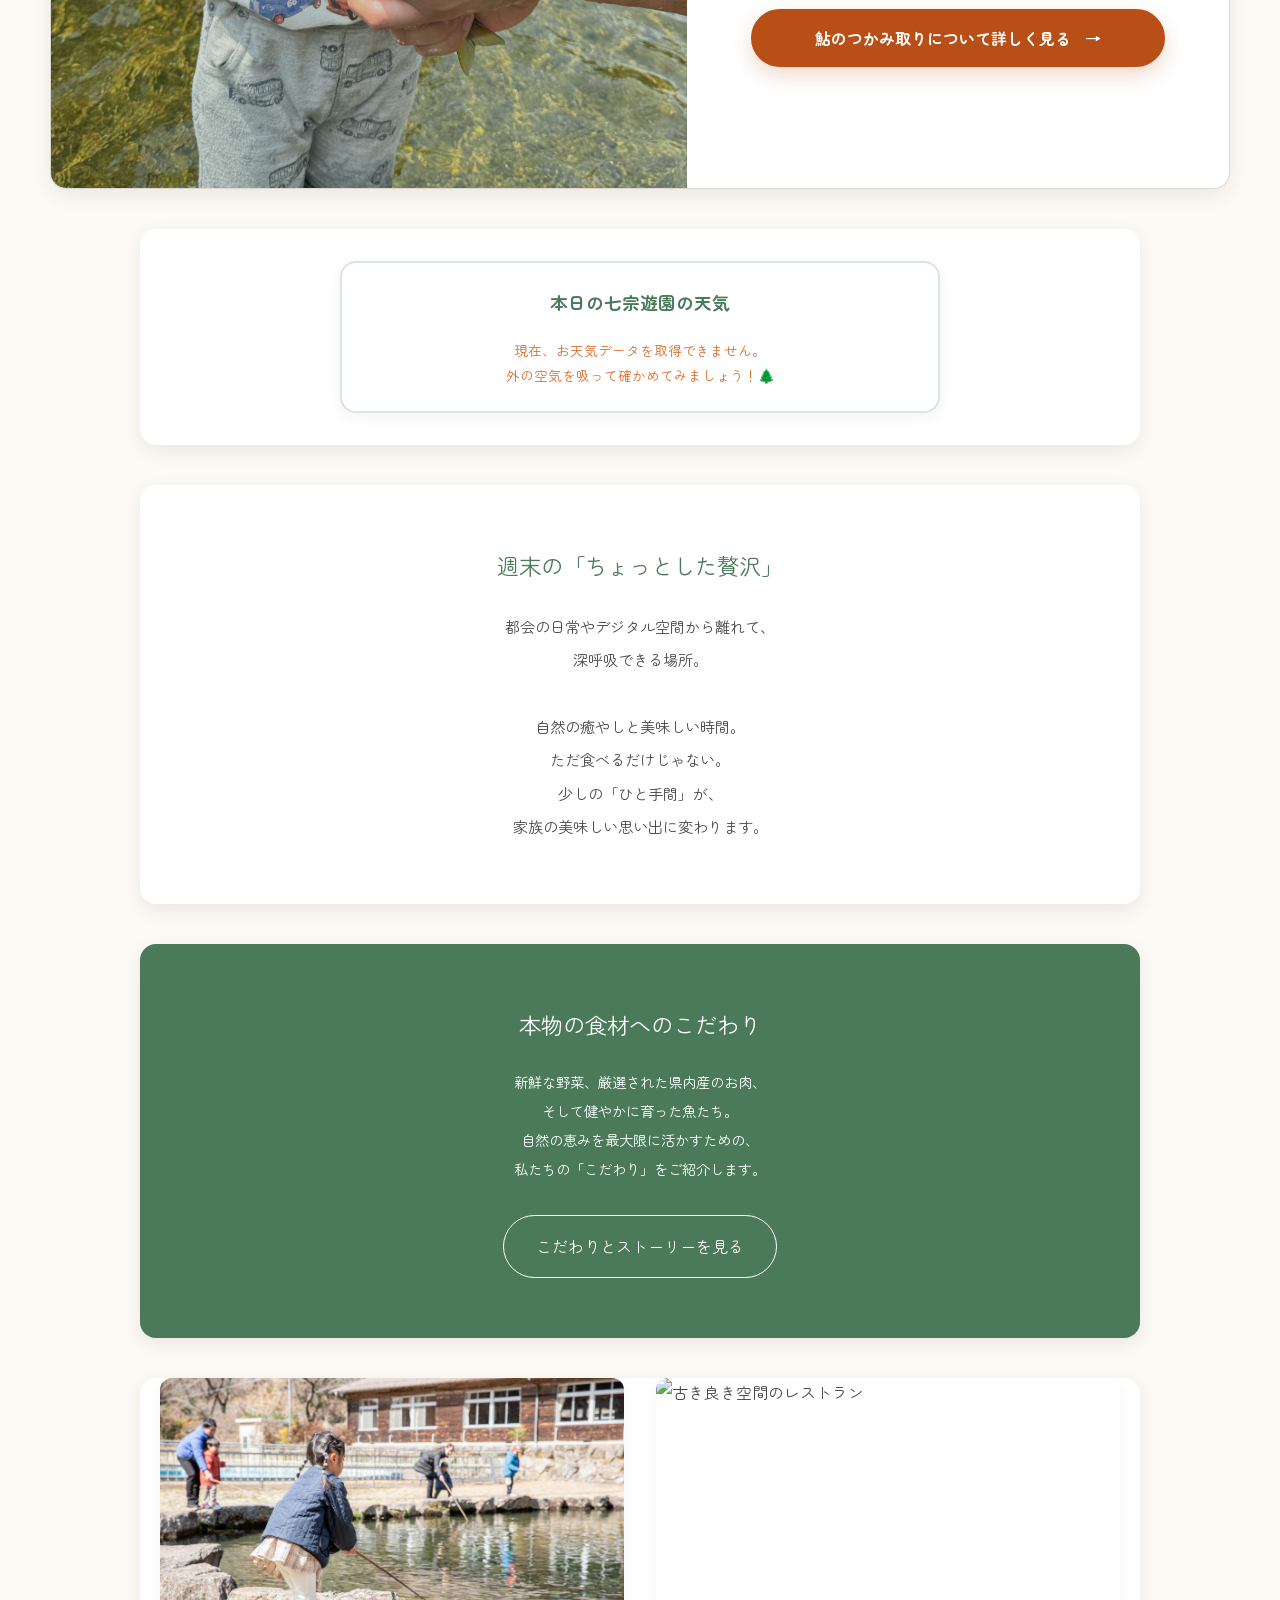
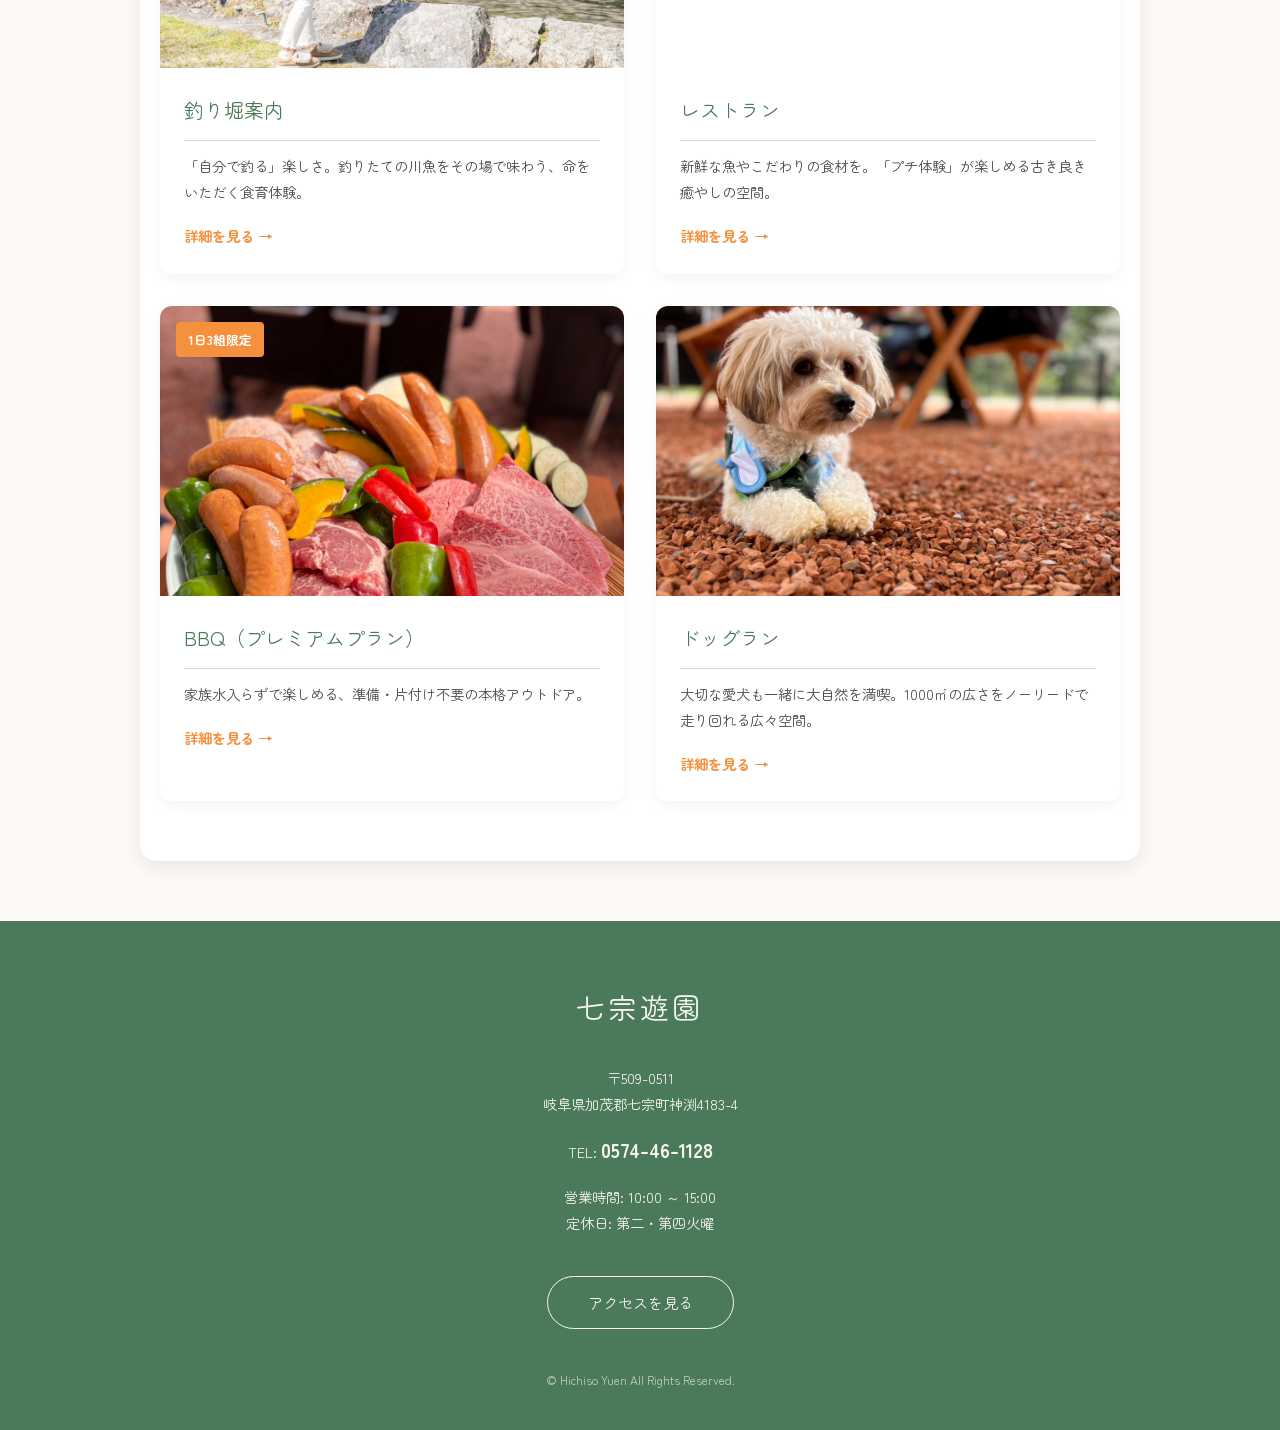
==== commit c291a8a8: "鮎ページ修正" ====
--- a/index.html
+++ b/index.html
@@ -38,7 +38,7 @@
     <section class="ayu-top" aria-labelledby="ayu-top-title">
         <div class="ayu-top__image">
           <img
-            src="/images/ayu/2025ayu_2.JPG"
+            src="images/ayu/2025ayu_2.JPG"
             alt="水の中で鮎のつかみ取りを楽しむ様子"
             loading="lazy"
           >
@@ -65,7 +65,7 @@
             <li><strong>受付</strong><span>5匹から・予約優先</span></li>
           </ul>
       
-          <a href="/ayu.html" class="ayu-button">
+          <a href="ayu.html" class="ayu-button">
             鮎のつかみ取りについて詳しく見る
             <span aria-hidden="true">→</span>
           </a>
--- a/style.css
+++ b/style.css
@@ -873,7 +873,7 @@
 ======================================== */
 
 /* 1. ヒーロー以外の全セクションを独立したカードにする（HTML構造に依存しない最強の書き方） */
-section:not(.page-hero):not(.bbq-hero):not(.restaurant-hero):not(.access-hero):not(.story-hero):not(.dogrun-hero):not(.top-hero) {
+body:not(.ayu-detail-page) section:not(.page-hero):not(.bbq-hero):not(.restaurant-hero):not(.access-hero):not(.story-hero):not(.dogrun-hero):not(.top-hero) {
   margin: 24px 16px !important; 
   border-radius: 16px !important; 
   width: auto !important; 
@@ -882,13 +882,13 @@
 }
 
 /* 2. 背景色を白にする（元から色が付いている特殊なセクションは除外） */
-section:not(.page-hero):not(.bbq-hero):not(.restaurant-hero):not(.access-hero):not(.story-hero):not(.dogrun-hero):not(.top-hero):not(.top-commitment):not(.story-closing) {
+body:not(.ayu-detail-page) section:not(.page-hero):not(.bbq-hero):not(.restaurant-hero):not(.access-hero):not(.story-hero):not(.dogrun-hero):not(.top-hero):not(.top-commitment):not(.story-closing) {
   background-color: #ffffff !important;
 }
 
 /* 3. PC向けの余白と幅の調整 */
 @media screen and (min-width: 768px) {
-  section:not(.page-hero):not(.bbq-hero):not(.restaurant-hero):not(.access-hero):not(.story-hero):not(.dogrun-hero):not(.top-hero) {
+  body:not(.ayu-detail-page) section:not(.page-hero):not(.bbq-hero):not(.restaurant-hero):not(.access-hero):not(.story-hero):not(.dogrun-hero):not(.top-hero) {
       margin: 40px auto !important;
       max-width: 1000px; 
   }
@@ -1570,20 +1570,35 @@
 
 /* ==========================================
    鮎のつかみ取り
+   色数を絞り、深緑・橙・生成りで統一
 ========================================== */
 
 :root {
-  --ayu-navy: #173c46;
-  --ayu-blue: #2d8294;
-  --ayu-light-blue: #eaf7f8;
-  --ayu-yellow: #f3b83f;
-  --ayu-orange: #e97931;
+  --ayu-green: #315c45;
+  --ayu-green-dark: #1f3f31;
+  --ayu-orange: #b84f16;
+  --ayu-orange-soft: #f6e4d8;
+  --ayu-cream: #fff9f0;
+  --ayu-sand: #f1eadf;
   --ayu-white: #ffffff;
-  --ayu-text: #283638;
-  --ayu-muted: #647476;
-  --ayu-border: #d9e4e5;
-  --ayu-radius: 18px;
-  --ayu-shadow: 0 12px 35px rgba(23, 60, 70, 0.12);
+  --ayu-text: #2f332f;
+  --ayu-muted: #66706a;
+  --ayu-border: #ddd8cf;
+  --ayu-radius: 16px;
+  --ayu-shadow: 0 10px 28px rgba(31, 63, 49, 0.10);
+}
+
+/* 詳細ページでは共通の木目背景・ヘッダー用余白を解除 */
+body.ayu-detail-page {
+  padding-top: 0;
+  background-color: var(--ayu-cream);
+  background-image: none;
+  color: var(--ayu-text);
+}
+
+.ayu-page {
+  overflow: hidden;
+  background: var(--ayu-cream);
 }
 
 .ayu-container {
@@ -1591,19 +1606,36 @@
   margin-inline: auto;
 }
 
+/* 共通CSSの「全セクションを白いカード化」が鮎ページを壊さないように解除 */
+.ayu-page > section {
+  width: 100% !important;
+  max-width: none !important;
+  margin: 0 !important;
+  border-radius: 0 !important;
+  box-shadow: none !important;
+}
+
+.ayu-page > .ayu-introduction,
+.ayu-page > .ayu-details,
+.ayu-page > .ayu-notes {
+  width: min(1100px, calc(100% - 40px)) !important;
+  max-width: 1100px !important;
+  margin-inline: auto !important;
+}
+
 .ayu-section-label {
-  margin: 0 0 8px;
-  color: var(--ayu-blue);
-  font-size: 13px;
+  margin: 0 0 10px;
+  color: var(--ayu-orange);
+  font-size: 12px;
   font-weight: 700;
-  letter-spacing: 0.15em;
+  letter-spacing: 0.16em;
 }
 
 .ayu-page h2 {
   margin: 0 0 28px;
-  color: var(--ayu-navy);
-  font-size: clamp(28px, 4vw, 42px);
-  line-height: 1.4;
+  color: var(--ayu-green-dark);
+  font-size: clamp(27px, 4vw, 42px);
+  line-height: 1.45;
 }
 
 .ayu-page p {
@@ -1611,22 +1643,33 @@
   line-height: 1.9;
 }
 
-/* トップページ用 */
-
+/* ------------------------------------------
+   トップページ用告知カード
+------------------------------------------ */
 .ayu-top {
   display: grid;
   grid-template-columns: minmax(0, 1.08fr) minmax(0, 0.92fr);
-  width: min(1180px, calc(100% - 40px));
-  margin: 60px auto;
-  overflow: hidden;
-  background: var(--ayu-white);
-  border-radius: 24px;
-  box-shadow: var(--ayu-shadow);
+  width: min(1180px, calc(100% - 40px)) !important;
+  max-width: 1180px !important;
+  margin: 60px auto !important;
+  overflow: hidden !important;
+  background: var(--ayu-white) !important;
+  border: 1px solid var(--ayu-border);
+  border-radius: 22px !important;
+  box-shadow: var(--ayu-shadow) !important;
 }
 
 .ayu-top__image {
   position: relative;
   min-height: 500px;
+}
+
+.ayu-top__image::after {
+  position: absolute;
+  inset: 0;
+  content: "";
+  background: linear-gradient(180deg, rgba(31, 63, 49, 0.02), rgba(31, 63, 49, 0.22));
+  pointer-events: none;
 }
 
 .ayu-top__image img {
@@ -1637,6 +1680,7 @@
 
 .ayu-top__badge {
   position: absolute;
+  z-index: 1;
   top: 22px;
   left: 22px;
   padding: 10px 18px;
@@ -1645,6 +1689,7 @@
   border-radius: 999px;
   font-size: 15px;
   font-weight: 700;
+  box-shadow: 0 5px 15px rgba(47, 51, 47, 0.18);
 }
 
 .ayu-top__content {
@@ -1656,22 +1701,23 @@
 
 .ayu-top__eyecatch {
   margin: 0 0 8px;
-  color: var(--ayu-blue);
+  color: var(--ayu-orange);
   font-size: 15px;
   font-weight: 700;
-  letter-spacing: 0.12em;
+  letter-spacing: 0.1em;
 }
 
 .ayu-top__title {
   margin: 0 0 22px;
-  color: var(--ayu-navy);
+  color: var(--ayu-green-dark);
   font-size: clamp(28px, 4vw, 46px);
   line-height: 1.35;
 }
 
 .ayu-top__title span {
   display: block;
-  color: var(--ayu-orange);
+  margin-top: 6px;
+  color: var(--ayu-green);
   font-size: 0.75em;
 }
 
@@ -1697,7 +1743,7 @@
 }
 
 .ayu-top__info strong {
-  color: var(--ayu-blue);
+  color: var(--ayu-green);
 }
 
 .ayu-top__info span {
@@ -1705,7 +1751,6 @@
 }
 
 /* ボタン */
-
 .ayu-button {
   display: inline-flex;
   align-items: center;
@@ -1715,28 +1760,36 @@
   padding: 14px 26px;
   color: var(--ayu-white);
   background: var(--ayu-orange);
+  border: 2px solid var(--ayu-orange);
   border-radius: 999px;
   font-weight: 700;
   line-height: 1.5;
   text-align: center;
   text-decoration: none;
-  box-shadow: 0 8px 20px rgba(233, 121, 49, 0.24);
-  transition:
-    transform 0.2s ease,
-    opacity 0.2s ease;
+  box-shadow: 0 8px 20px rgba(184, 79, 22, 0.22);
+  transition: transform 0.2s ease, background-color 0.2s ease, box-shadow 0.2s ease;
 }
 
 .ayu-button:hover {
-  opacity: 0.9;
+  background: #9f4211;
+  border-color: #9f4211;
+  box-shadow: 0 10px 24px rgba(159, 66, 17, 0.28);
   transform: translateY(-2px);
 }
 
-/* 詳細ページメインビジュアル */
-
+.ayu-button:focus-visible {
+  outline: 3px solid rgba(184, 79, 22, 0.32);
+  outline-offset: 4px;
+}
+
+/* ------------------------------------------
+   詳細ページ：メインビジュアル
+------------------------------------------ */
 .ayu-page-hero {
   position: relative;
   min-height: 620px;
-  overflow: hidden;
+  overflow: hidden !important;
+  background: var(--ayu-green-dark) !important;
 }
 
 .ayu-page-hero__image {
@@ -1748,13 +1801,12 @@
   position: absolute;
   inset: 0;
   content: "";
-  background:
-    linear-gradient(
-      90deg,
-      rgba(10, 42, 49, 0.8) 0%,
-      rgba(10, 42, 49, 0.4) 55%,
-      rgba(10, 42, 49, 0.08) 100%
-    );
+  background: linear-gradient(
+    90deg,
+    rgba(20, 48, 35, 0.88) 0%,
+    rgba(20, 48, 35, 0.58) 52%,
+    rgba(20, 48, 35, 0.20) 100%
+  );
 }
 
 .ayu-page-hero__image img {
@@ -1782,6 +1834,7 @@
   background: var(--ayu-orange);
   border-radius: 999px;
   font-weight: 700;
+  box-shadow: 0 6px 18px rgba(0, 0, 0, 0.22);
 }
 
 .ayu-page-hero h1 {
@@ -1790,12 +1843,13 @@
   color: var(--ayu-white);
   font-size: clamp(38px, 7vw, 72px);
   line-height: 1.25;
+  text-shadow: 0 3px 18px rgba(0, 0, 0, 0.35);
 }
 
 .ayu-page-hero h1 span {
   display: block;
   margin-top: 12px;
-  color: #fff2c8;
+  color: #ffe5cf;
   font-size: 0.62em;
 }
 
@@ -1804,13 +1858,14 @@
   color: var(--ayu-white);
   font-size: clamp(17px, 2vw, 22px);
   font-weight: 700;
+  text-shadow: 0 2px 12px rgba(0, 0, 0, 0.35);
 }
 
 /* 導入 */
-
 .ayu-introduction {
-  padding-block: 90px;
+  padding-block: 88px;
   text-align: center;
+  background: var(--ayu-cream) !important;
 }
 
 .ayu-introduction p:not(.ayu-section-label) {
@@ -1819,10 +1874,9 @@
 }
 
 /* 体験の流れ */
-
 .ayu-flow {
-  padding-block: 90px;
-  background: var(--ayu-light-blue);
+  padding-block: 88px;
+  background: var(--ayu-sand) !important;
 }
 
 .ayu-flow__grid {
@@ -1833,35 +1887,44 @@
 
 .ayu-flow-card {
   position: relative;
-  padding: 42px 30px 34px;
+  padding: 38px 30px 32px;
   background: var(--ayu-white);
+  border: 1px solid var(--ayu-border);
   border-radius: var(--ayu-radius);
-  box-shadow: 0 8px 24px rgba(23, 60, 70, 0.08);
+  box-shadow: 0 7px 20px rgba(31, 63, 49, 0.07);
 }
 
 .ayu-flow-card__number {
-  display: block;
+  display: inline-flex;
+  align-items: center;
+  justify-content: center;
+  width: 54px;
+  height: 54px;
   margin-bottom: 18px;
-  color: var(--ayu-orange);
-  font-size: 36px;
-  font-weight: 800;
+  color: var(--ayu-white);
+  background: var(--ayu-green);
+  border-radius: 50%;
+  font-size: 19px;
+  font-weight: 700;
 }
 
 .ayu-flow-card h3 {
   margin: 0 0 12px;
-  color: var(--ayu-navy);
+  color: var(--ayu-green-dark);
   font-size: 22px;
 }
 
 /* 開催概要 */
-
 .ayu-details {
-  padding-block: 90px;
+  padding-block: 88px;
+  background: var(--ayu-white) !important;
 }
 
 .ayu-details__list {
   margin: 0;
-  border-top: 1px solid var(--ayu-border);
+  overflow: hidden;
+  border: 1px solid var(--ayu-border);
+  border-radius: var(--ayu-radius);
 }
 
 .ayu-details__list > div {
@@ -1870,25 +1933,30 @@
   border-bottom: 1px solid var(--ayu-border);
 }
 
+.ayu-details__list > div:last-child {
+  border-bottom: 0;
+}
+
 .ayu-details dt,
 .ayu-details dd {
   padding: 22px 24px;
 }
 
 .ayu-details dt {
-  color: var(--ayu-navy);
-  background: #f3f8f8;
+  color: var(--ayu-green-dark);
+  background: #edf2ed;
   font-weight: 700;
 }
 
 .ayu-details dd {
   margin: 0;
   color: var(--ayu-text);
+  background: var(--ayu-white);
 }
 
 .ayu-details dd strong {
   color: var(--ayu-orange);
-  font-size: 21px;
+  font-size: 22px;
 }
 
 .ayu-details dd small {
@@ -1899,10 +1967,11 @@
 }
 
 /* 持ち物 */
-
 .ayu-preparation {
-  padding-block: 90px;
-  background: #fff9ed;
+  padding-block: 88px;
+  background: var(--ayu-cream) !important;
+  border-top: 1px solid var(--ayu-border) !important;
+  border-bottom: 1px solid var(--ayu-border) !important;
 }
 
 .ayu-preparation__grid {
@@ -1915,6 +1984,7 @@
   padding: 32px 26px;
   text-align: center;
   background: var(--ayu-white);
+  border: 1px solid var(--ayu-border);
   border-radius: var(--ayu-radius);
 }
 
@@ -1926,13 +1996,13 @@
 
 .ayu-preparation__item h3 {
   margin: 0 0 10px;
-  color: var(--ayu-navy);
+  color: var(--ayu-green-dark);
 }
 
 /* 注意事項 */
-
 .ayu-notes {
-  padding-block: 75px;
+  padding-block: 76px;
+  background: var(--ayu-white) !important;
 }
 
 .ayu-notes h2 {
@@ -1940,10 +2010,12 @@
 }
 
 .ayu-notes ul {
-  padding: 24px 24px 24px 48px;
+  padding: 26px 28px 26px 52px;
   margin: 0;
-  background: #f6f8f8;
-  border-radius: var(--ayu-radius);
+  background: #fff6ef;
+  border: 1px solid #ebc7ae;
+  border-left: 6px solid var(--ayu-orange);
+  border-radius: 12px;
 }
 
 .ayu-notes li {
@@ -1956,22 +2028,21 @@
   margin-bottom: 0;
 }
 
-/* 予約 */
-
+/* 予約・電話CTA */
 .ayu-reservation {
   padding-block: 90px;
   text-align: center;
-  background: var(--ayu-navy);
+  background: var(--ayu-green-dark) !important;
 }
 
 .ayu-reservation h2,
 .ayu-reservation p {
-  color: var(--ayu-white);
+  color: var(--ayu-white) !important;
 }
 
 .ayu-reservation__label {
   margin-bottom: 10px;
-  color: #fff2c8 !important;
+  color: #ffd9bd !important;
   font-weight: 700;
 }
 
@@ -1983,26 +2054,30 @@
 }
 
 .ayu-button--phone {
+  min-width: 300px;
   background: var(--ayu-orange);
+  border-color: var(--ayu-orange);
 }
 
 .ayu-reservation__notice {
   margin-top: 20px;
   font-size: 14px;
-  opacity: 0.85;
+  opacity: 0.9;
 }
 
 /* スマートフォン */
-
 @media (max-width: 800px) {
-  .ayu-container {
-    width: min(100% - 28px, 1100px);
+  .ayu-container,
+  .ayu-page > .ayu-introduction,
+  .ayu-page > .ayu-details,
+  .ayu-page > .ayu-notes {
+    width: min(100% - 28px, 1100px) !important;
   }
 
   .ayu-top {
     grid-template-columns: 1fr;
-    width: min(100% - 28px, 1180px);
-    margin-block: 35px;
+    width: min(100% - 28px, 1180px) !important;
+    margin-block: 35px !important;
   }
 
   .ayu-top__image {
@@ -2019,7 +2094,11 @@
   }
 
   .ayu-page-hero__image::after {
-    background: rgba(10, 42, 49, 0.55);
+    background: rgba(20, 48, 35, 0.64);
+  }
+
+  .ayu-page-hero__overlay {
+    width: calc(100% - 28px);
   }
 
   .ayu-flow__grid,
@@ -2048,8 +2127,10 @@
     flex-direction: column;
   }
 
-  .ayu-button {
+  .ayu-button,
+  .ayu-button--phone {
     width: 100%;
+    min-width: 0;
   }
 
   .ayu-introduction,
@@ -2059,4 +2140,143 @@
   .ayu-reservation {
     padding-block: 60px;
   }
+
+  .ayu-notes {
+    padding-block: 56px;
+  }
+}
+
+
+/* 鮎詳細ページ：共通sectionルールより予約CTAを優先 */
+body.ayu-detail-page .ayu-page > section.ayu-reservation {
+  background-color: var(--ayu-green-dark) !important;
+  background-image: none !important;
+  color: var(--ayu-white) !important;
+}
+
+body.ayu-detail-page .ayu-page > section.ayu-reservation h2,
+body.ayu-detail-page .ayu-page > section.ayu-reservation p {
+  color: var(--ayu-white) !important;
+}
+
+body.ayu-detail-page .ayu-page > section.ayu-reservation .ayu-reservation__label {
+  color: #ffd9bd !important;
+}
+
+/* ========================================
+   鮎のつかみ取り：体験の流れ 背景画像
+======================================== */
+
+.ayu-flow-card {
+  position: relative;
+  display: flex;
+  flex-direction: column;
+  justify-content: space-between;
+  min-height: 360px;
+  padding: 28px;
+  overflow: hidden;
+
+  background-repeat: no-repeat;
+  background-position: center;
+  background-size: cover;
+
+  border: none;
+  border-radius: var(--ayu-radius);
+  box-shadow: 0 10px 28px rgba(31, 63, 49, 0.18);
+}
+
+/* 画像の上に暗いグラデーションを重ねる */
+.ayu-flow-card::before {
+  position: absolute;
+  inset: 0;
+  z-index: 0;
+  content: "";
+
+  background: linear-gradient(
+    180deg,
+    rgba(15, 35, 26, 0.08) 0%,
+    rgba(15, 35, 26, 0.25) 45%,
+    rgba(15, 35, 26, 0.88) 100%
+  );
+}
+
+/* 各カードの背景画像 */
+.ayu-flow-card--01 {
+  background-image: url("/images/ayu/2026ayu_3.JPG");
+}
+
+.ayu-flow-card--02 {
+  background-image: url("/images/food1.jpg");
+}
+
+.ayu-flow-card--03 {
+  background-image: url("/images/restaurant/restaurant.jpeg");
+}
+
+/* 番号 */
+.ayu-flow-card__number {
+  position: relative;
+  z-index: 1;
+
+  display: inline-flex;
+  align-items: center;
+  justify-content: center;
+
+  width: 54px;
+  height: 54px;
+  margin: 0;
+
+  color: #ffffff;
+  background: rgba(31, 63, 49, 0.9);
+  border: 2px solid rgba(255, 255, 255, 0.75);
+  border-radius: 50%;
+
+  font-size: 18px;
+  font-weight: 700;
+  box-shadow: 0 4px 12px rgba(0, 0, 0, 0.25);
+}
+
+/* 下部の文字部分 */
+.ayu-flow-card__content {
+  position: relative;
+  z-index: 1;
+}
+
+.ayu-flow-card .ayu-flow-card__content h3 {
+  margin: 0 0 10px;
+  color: #ffffff;
+  font-size: 24px;
+  line-height: 1.5;
+  text-shadow: 0 2px 8px rgba(0, 0, 0, 0.5);
+}
+
+.ayu-flow-card .ayu-flow-card__content p {
+  margin: 0;
+  color: #ffffff !important;
+  line-height: 1.75;
+  text-shadow: 0 2px 8px rgba(0, 0, 0, 0.55);
+}
+
+/* ホバー時 */
+.ayu-flow-card {
+  transition:
+    transform 0.3s ease,
+    box-shadow 0.3s ease;
+}
+
+.ayu-flow-card:hover {
+  transform: translateY(-4px);
+  box-shadow: 0 14px 34px rgba(31, 63, 49, 0.24);
+}
+
+/* スマートフォン */
+@media screen and (max-width: 800px) {
+  .ayu-flow-card {
+    min-height: 320px;
+    padding: 24px;
+  }
+
+  .ayu-flow-card .ayu-flow-card__content h3 {
+    font-size: 22px;
+  }
 }
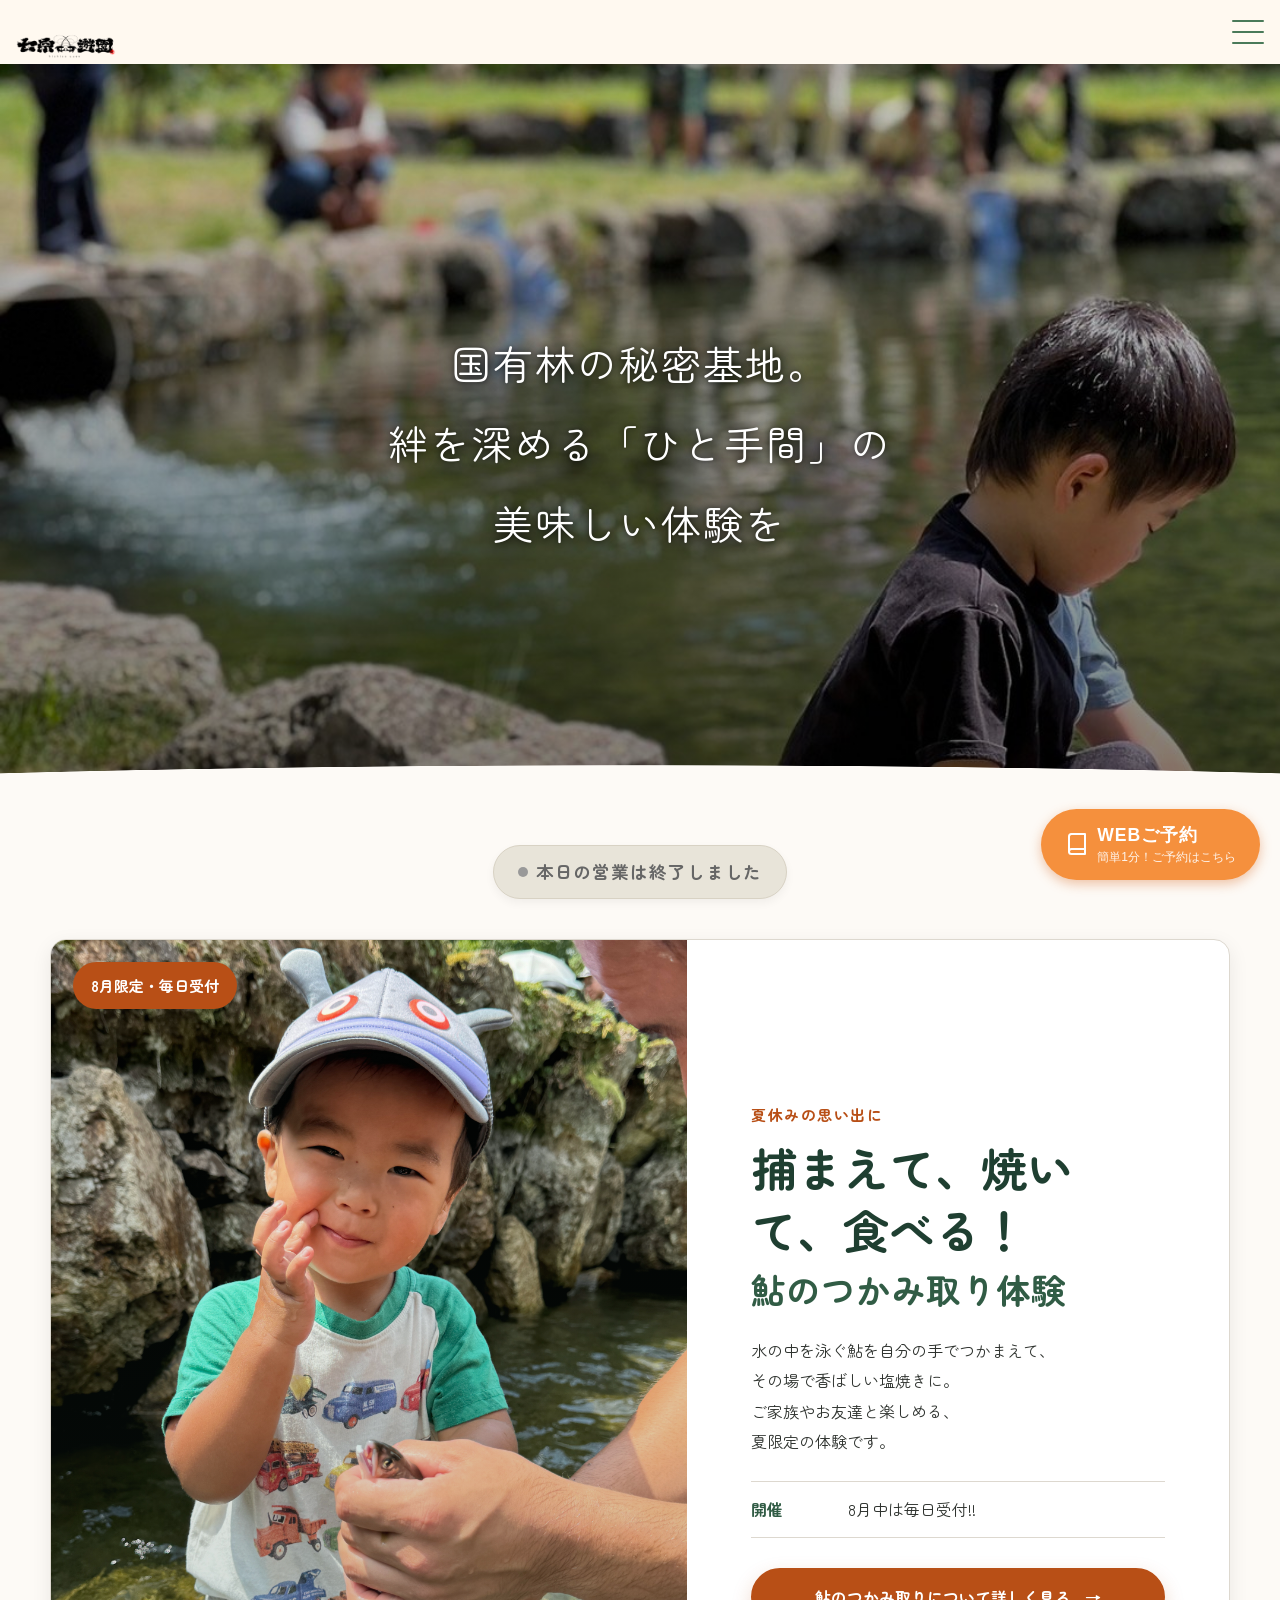
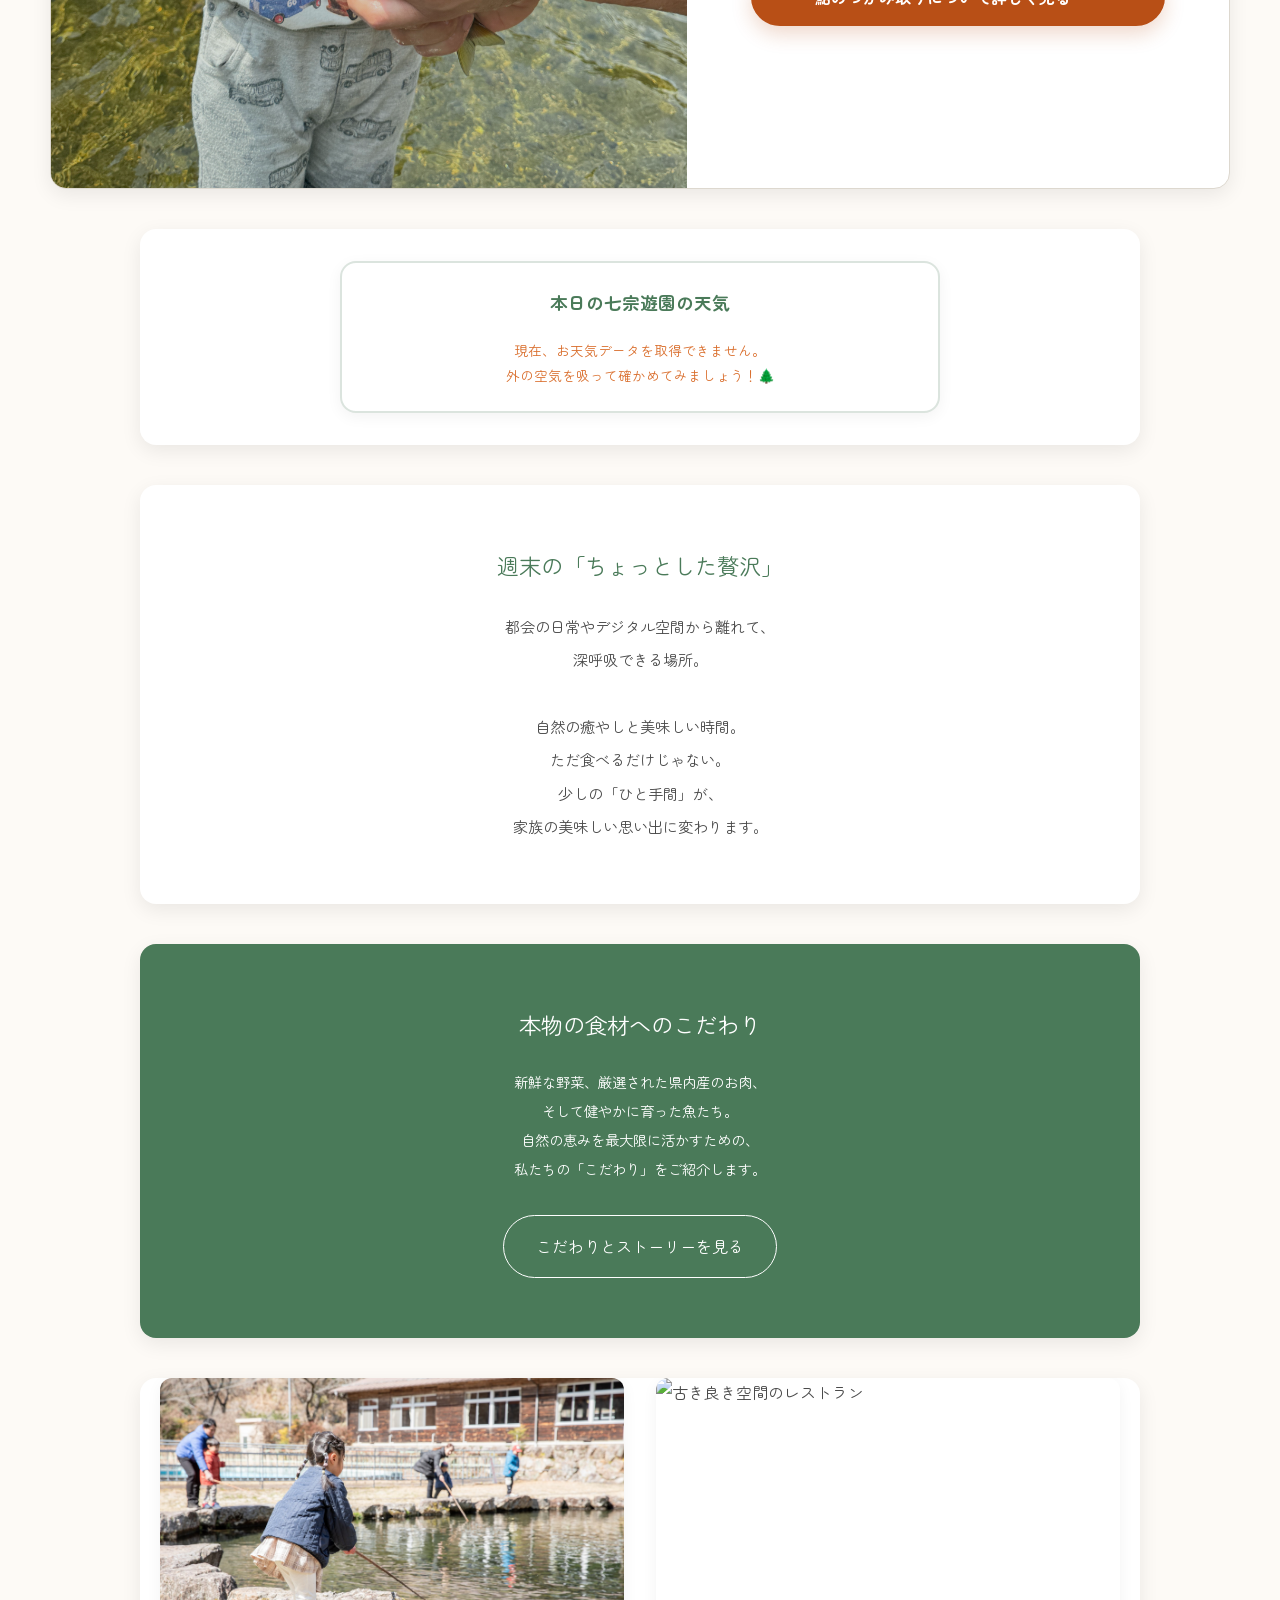
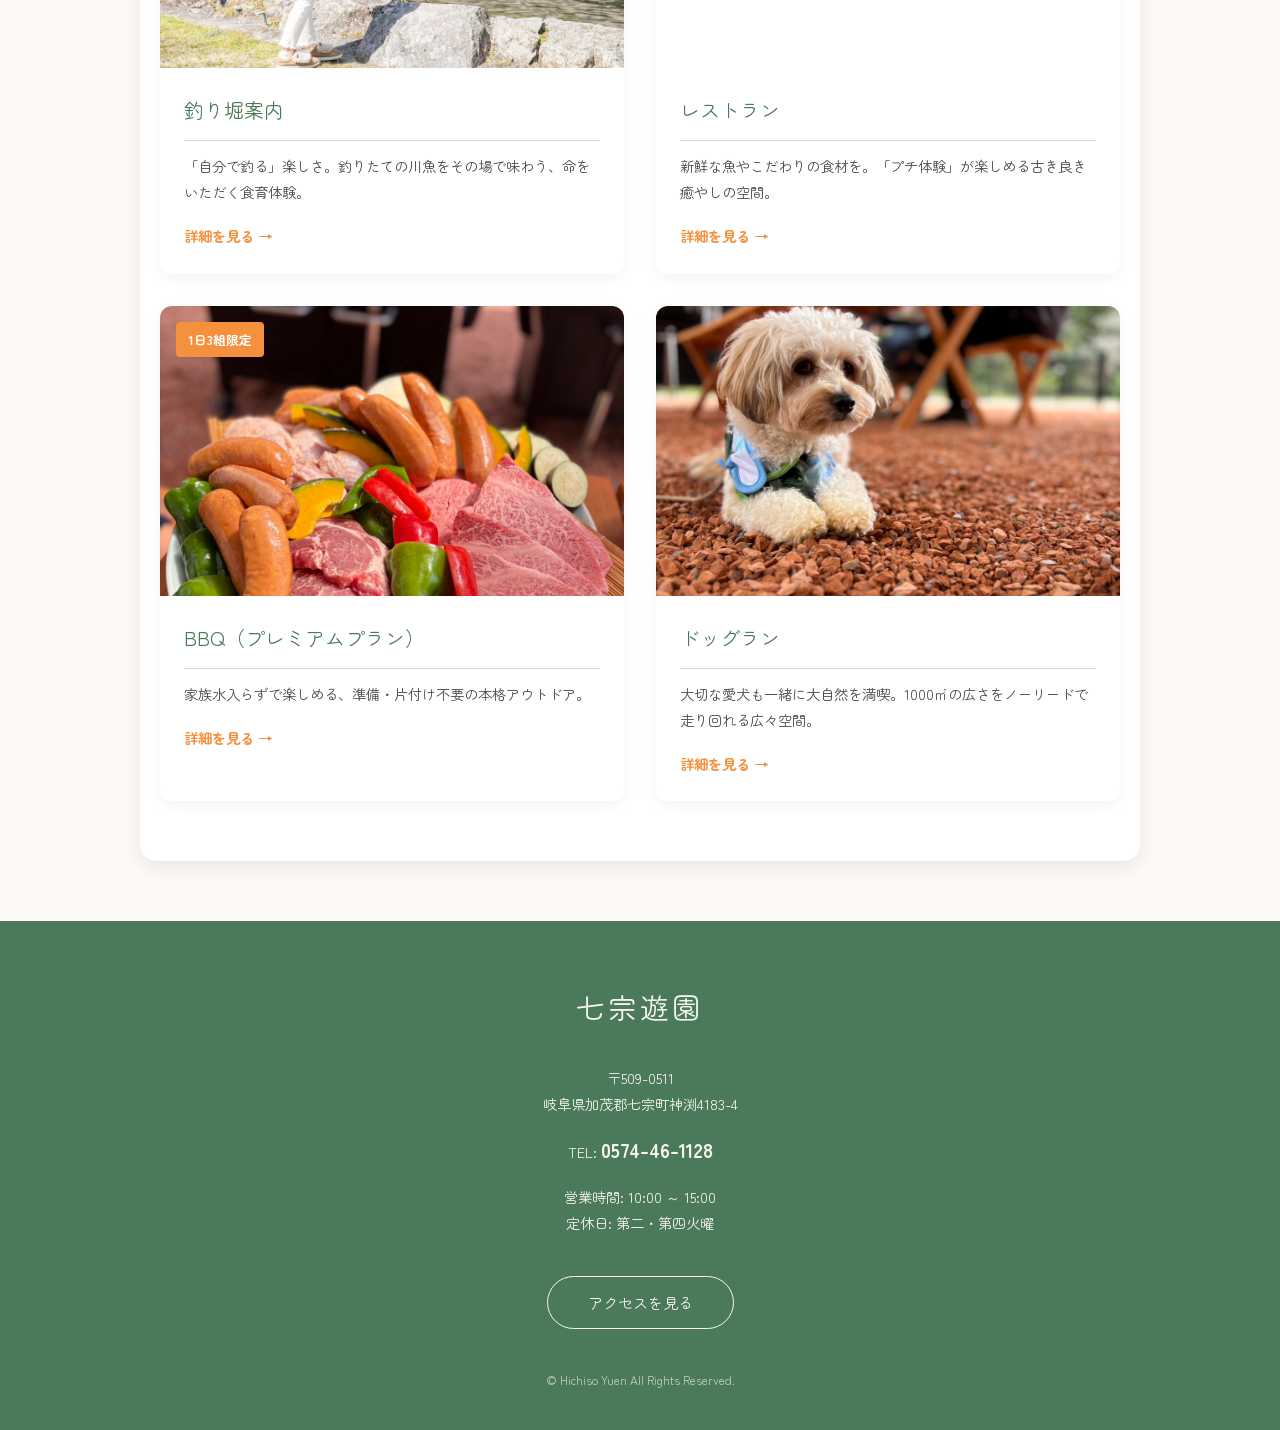
==== commit 82493195: "文言修正" ====
--- a/index.html
+++ b/index.html
@@ -54,15 +54,13 @@
           </h2>
       
           <p class="ayu-top__description">
-            水の中を泳ぐ鮎を自分の手でつかまえて、
-            その場で香ばしい塩焼きに。
-            ご家族やお友達と楽しめる、夏限定の体験です。
+            水の中を泳ぐ鮎を自分の手でつかまえて、<br>
+            その場で香ばしい塩焼きに。<br>
+            ご家族やお友達と楽しめる、<br>夏限定の体験です。
           </p>
       
           <ul class="ayu-top__info">
-            <li><strong>開催</strong><span>8月中は毎日受付</span></li>
-            <li><strong>料金</strong><span>1匹700円（税込・焼き代込み）</span></li>
-            <li><strong>受付</strong><span>5匹から・予約優先</span></li>
+            <li><strong>開催</strong><span>8月中は毎日受付!!</span></li>
           </ul>
       
           <a href="ayu.html" class="ayu-button">
--- a/style.css
+++ b/style.css
@@ -2202,15 +2202,15 @@
 
 /* 各カードの背景画像 */
 .ayu-flow-card--01 {
-  background-image: url("/images/ayu/2026ayu_3.JPG");
+  background-image: url("images/ayu/2026ayu_3.JPG");
 }
 
 .ayu-flow-card--02 {
-  background-image: url("/images/food1.jpg");
+  background-image: url("images/food1.jpg");
 }
 
 .ayu-flow-card--03 {
-  background-image: url("/images/restaurant/restaurant.jpeg");
+  background-image: url("images/restaurant/restaurant.jpeg");
 }
 
 /* 番号 */
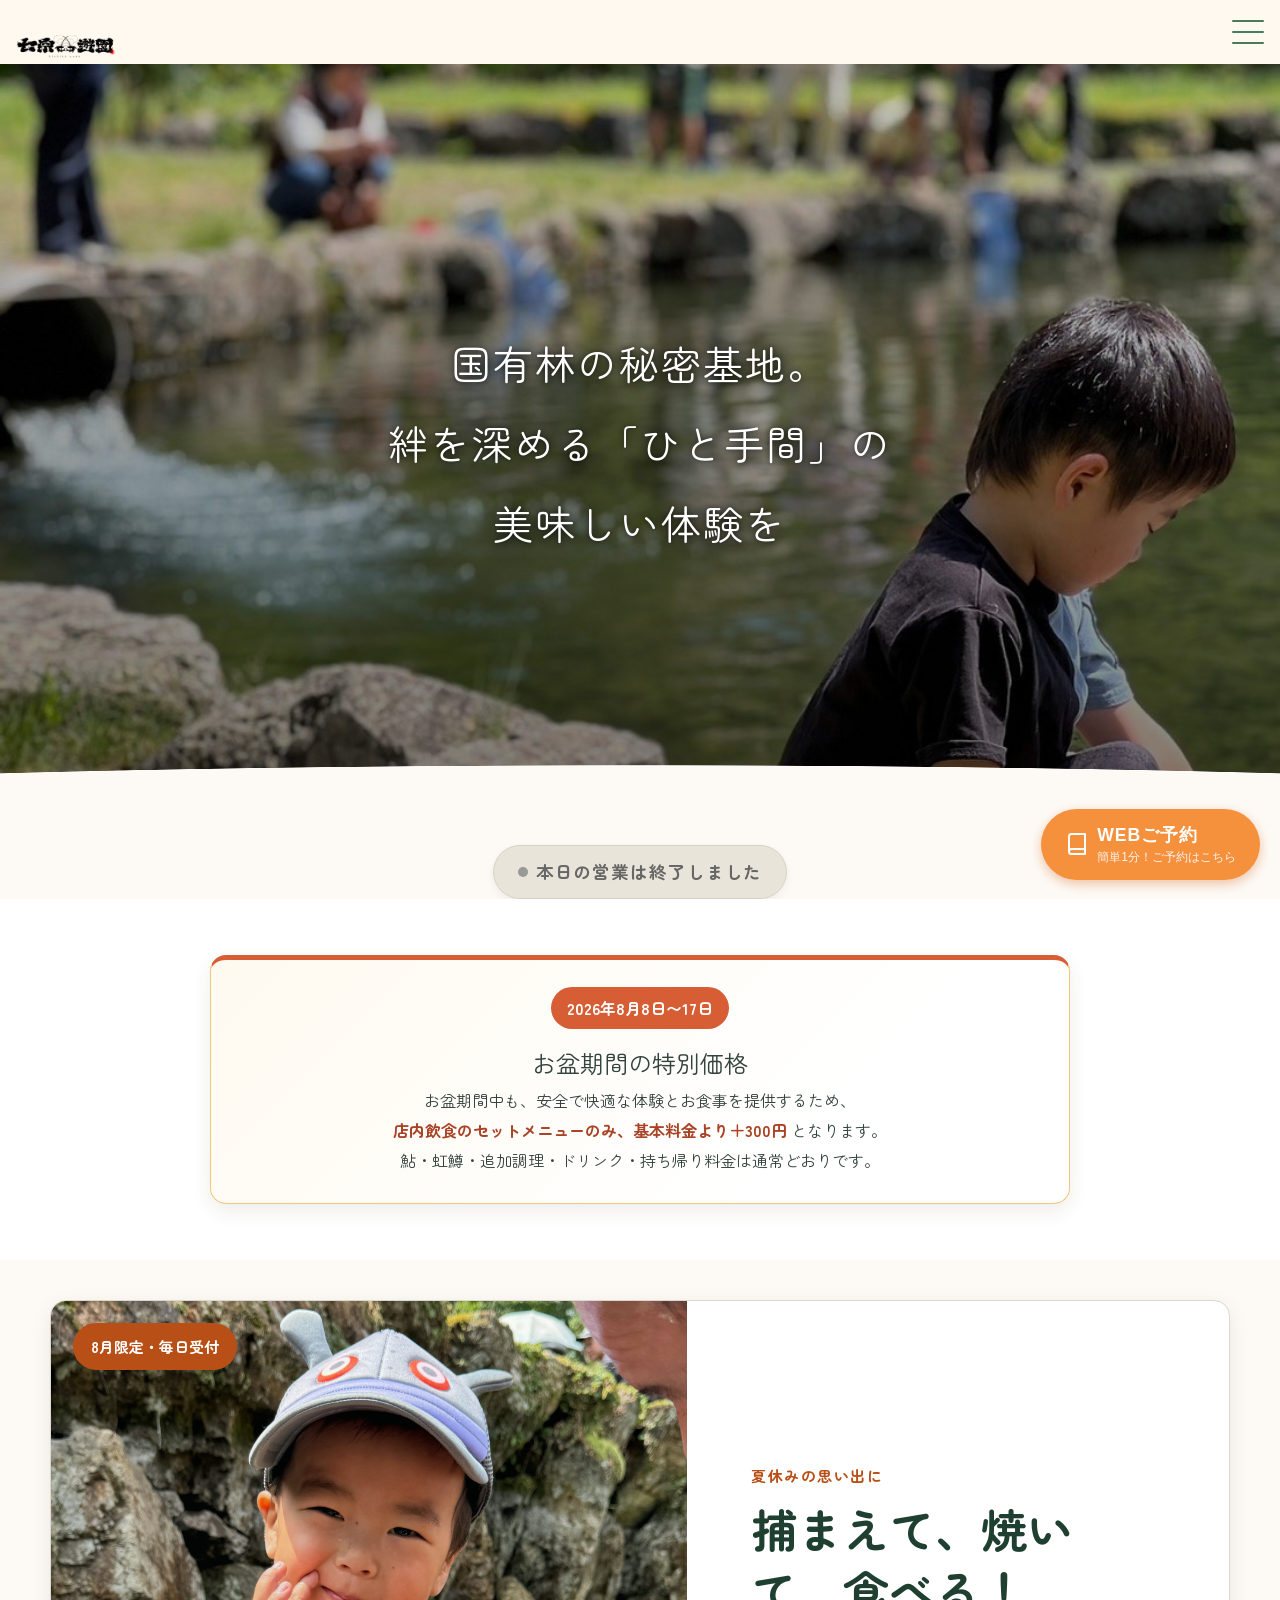
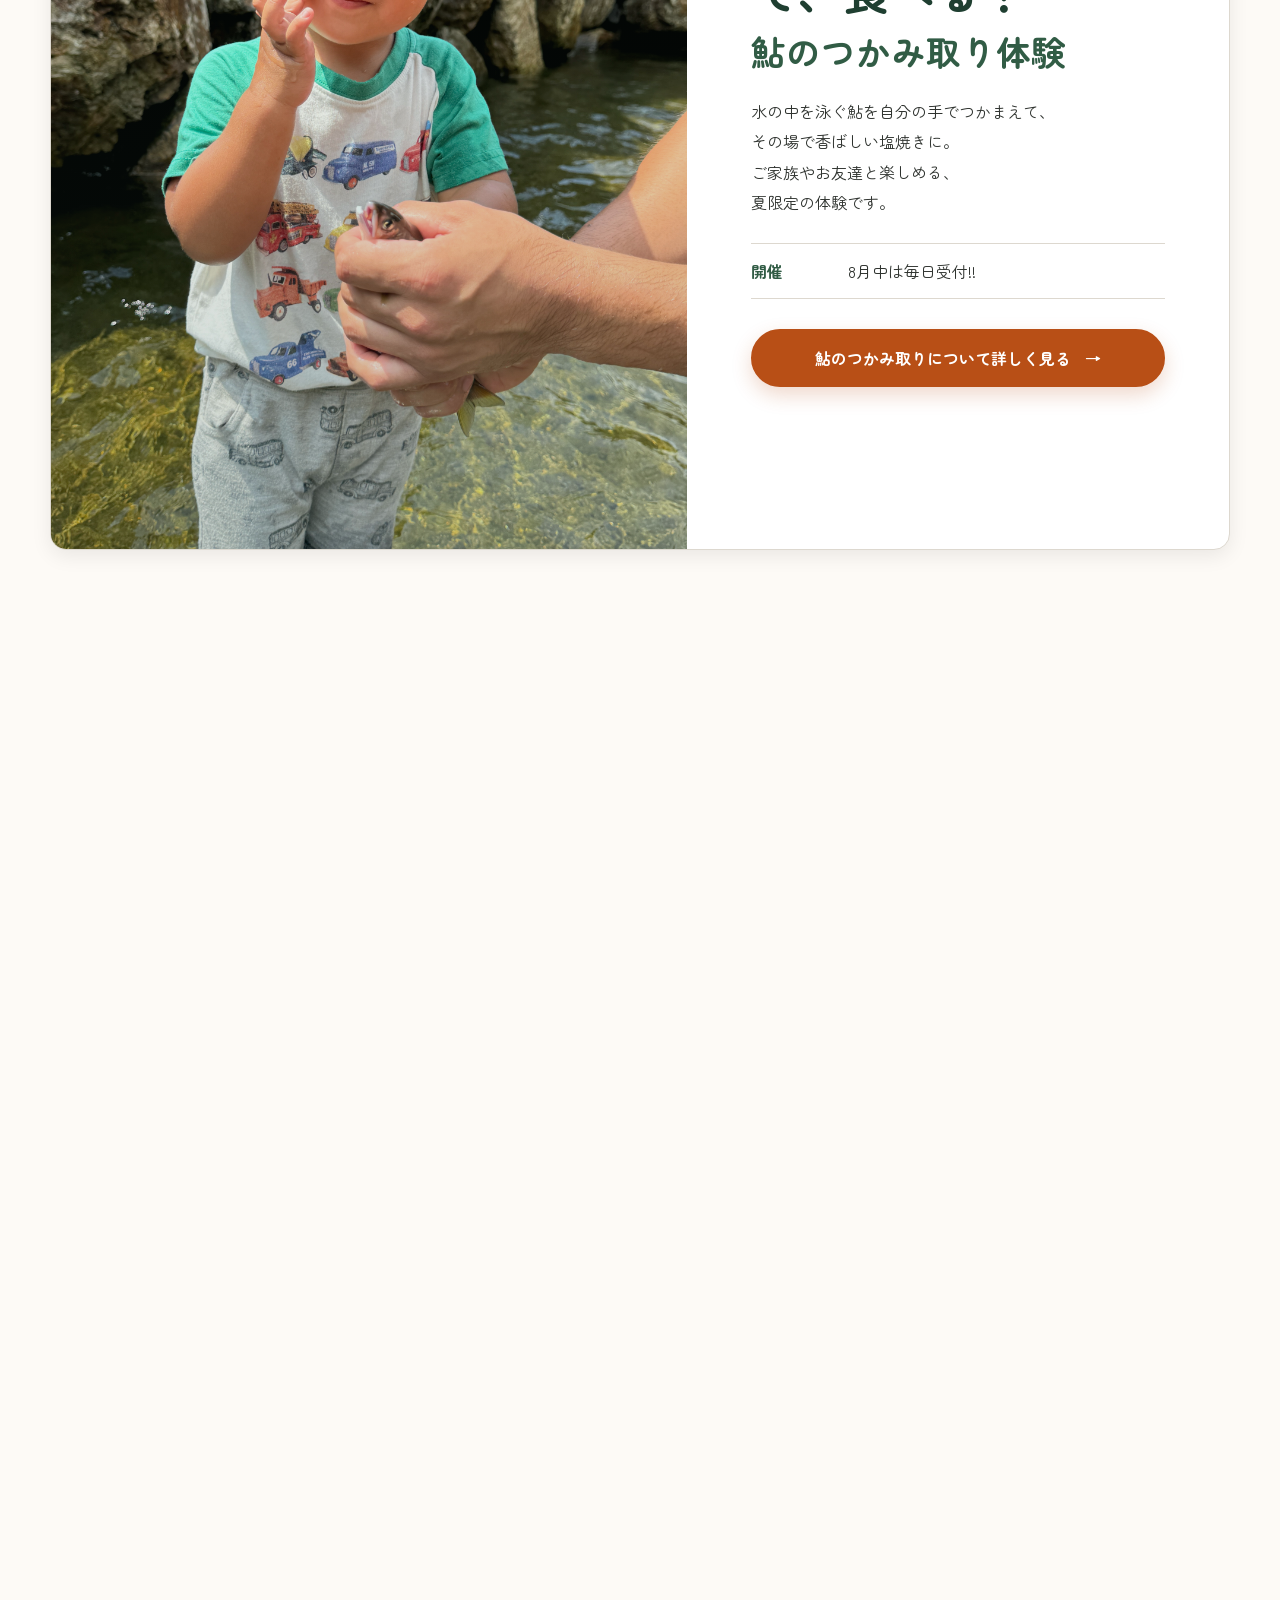
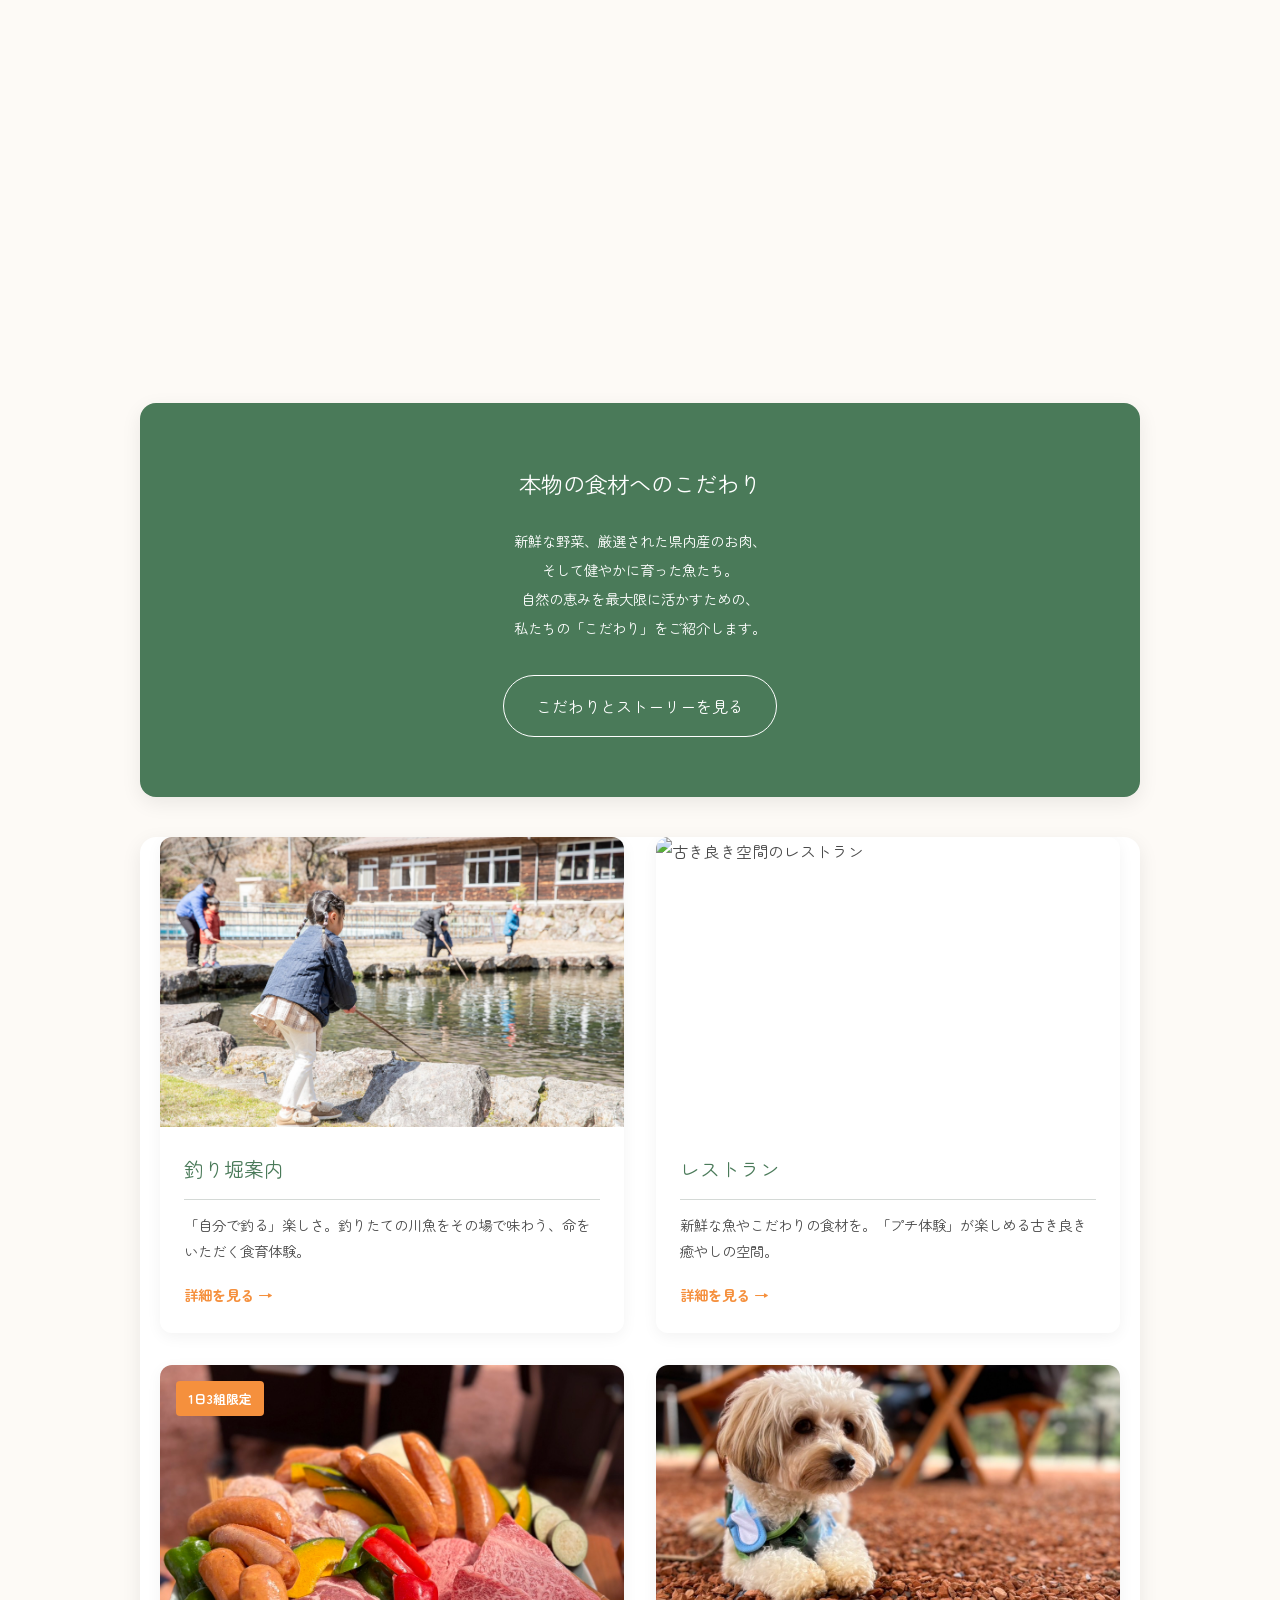
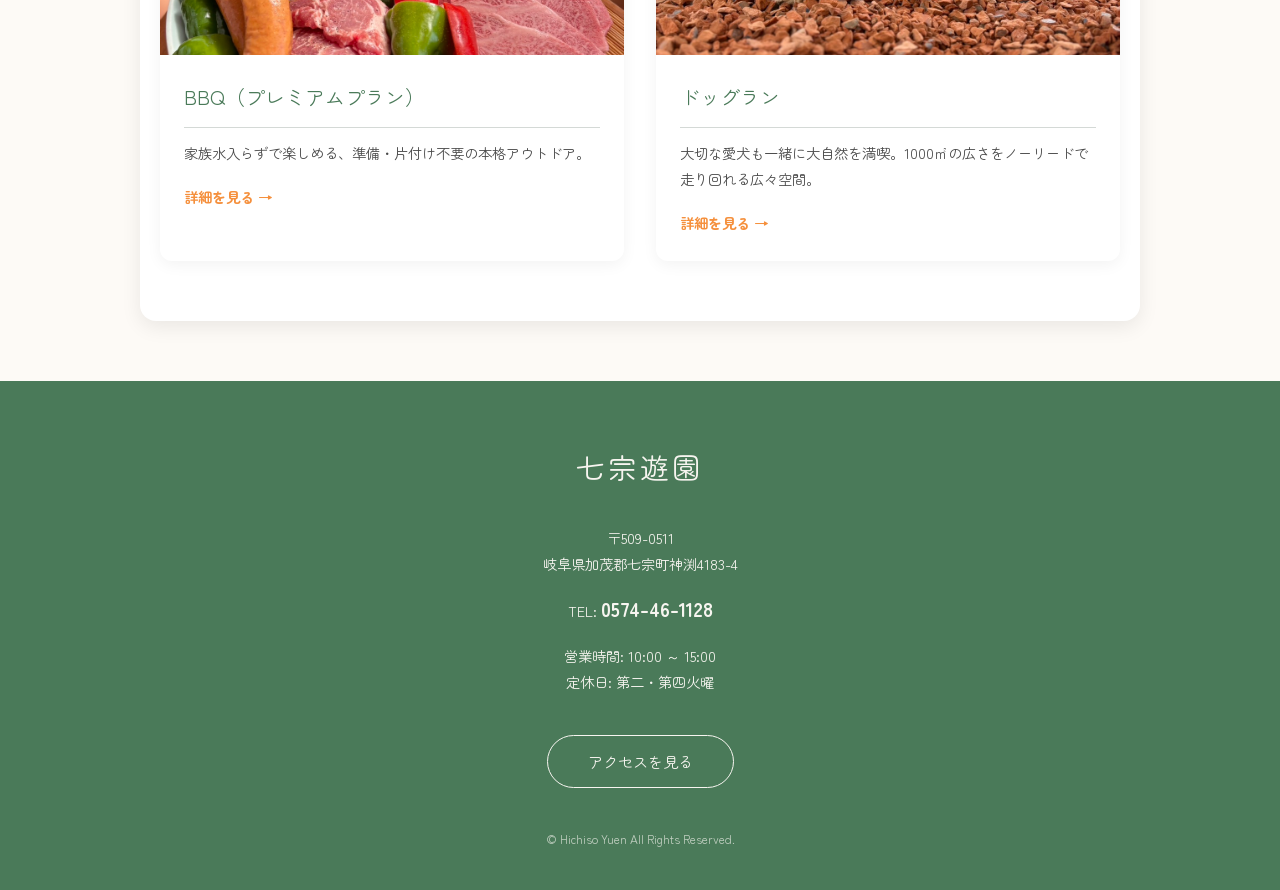
==== commit c97f7ee5: "8月仕様に修正" ====
--- a/index.html
+++ b/index.html
@@ -33,6 +33,25 @@
       <div id="business-status-container" class="fade-in-target" style="text-align: center; padding: 20px 20px 0;">
     </div>
 
+    <!-- お盆特別価格 --> 
+    <section class="aug-price-section aug-price-section--white fade-in-target">
+        <div class="aug-price-inner">
+            <div class="aug-price-notice">
+              <span class="aug-price-period">2026年8月8日〜17日</span>
+              <h2 class="font-mincho">お盆期間の特別価格</h2>
+        
+              <p>
+                お盆期間中も、安全で快適な体験とお食事を提供するため、<br>
+                <strong class="aug-price-emphasis">
+                  店内飲食のセットメニューのみ、基本料金より＋300円
+                </strong>
+                となります。<br>
+                鮎・虹鱒・追加調理・ドリンク・持ち帰り料金は通常どおりです。
+              </p>
+            </div>
+          </div>
+        </section>
+
     <!-- 鮎のつかみ取り体験 -->
 
     <section class="ayu-top" aria-labelledby="ayu-top-title">
@@ -69,6 +88,58 @@
           </a>
         </div>
       </section>
+
+      <!-- ここから：8月限定プラン・お盆特別価格 --> 
+
+<section class="aug-price-section fade-in-target" aria-labelledby="august-plan-title">
+    <div class="aug-price-inner">
+      <span class="aug-price-badge">8月限定</span>
+      <h2 id="august-plan-title" class="aug-price-title font-mincho">
+        釣り・鮎の掴み取りを<br>5つの遊び方から選べます
+      </h2>
+  
+      <p class="aug-price-lead">
+        8月1日から31日まで、釣り・鮎の掴み取り・店内でのお食事を、<br>
+        ご希望に合わせて組み合わせていただけます。
+      </p>
+  
+      <div class="aug-price-cards">
+        <article class="aug-price-card">
+          <span class="aug-price-card__number">①</span>
+          <h3 class="font-mincho">釣って持ち帰り</h3>
+        </article>
+  
+        <article class="aug-price-card">
+          <span class="aug-price-card__number">②</span>
+          <h3 class="font-mincho">掴み取りして持ち帰り</h3>        
+        </article>
+  
+
+        <article class="aug-price-card">
+          <span class="aug-price-card__number">③</span>
+          <h3 class="font-mincho">釣ってお食事</h3>
+          <p>虹鱒2匹とお食事セット。</p>
+        </article>
+  
+        <article class="aug-price-card">
+          <span class="aug-price-card__number">④</span>
+          <h3 class="font-mincho">掴み取りしてお食事</h3>
+          <p>鮎2匹とお食事セット。</p>
+        </article>
+  
+        <article class="aug-price-card">
+          <span class="aug-price-card__number">⑤</span>
+          <h3 class="font-mincho">掴み取り・釣り・お食事</h3>
+          <p>鮎1匹・虹鱒1匹とお食事セット。</p>
+        </article>
+      </div>
+  
+      <a href="august_price.html" class="aug-price-button">
+        8月の詳しい料金を見る
+      </a>
+    </div>
+  </section>
+  <!-- ここまで：8月限定プラン・お盆特別価格 -->
 
       <!-- 天気 -->
 
--- a/style.css
+++ b/style.css
@@ -873,7 +873,7 @@
 ======================================== */
 
 /* 1. ヒーロー以外の全セクションを独立したカードにする（HTML構造に依存しない最強の書き方） */
-body:not(.ayu-detail-page) section:not(.page-hero):not(.bbq-hero):not(.restaurant-hero):not(.access-hero):not(.story-hero):not(.dogrun-hero):not(.top-hero) {
+body:not(.ayu-detail-page) section:not(.page-hero):not(.bbq-hero):not(.restaurant-hero):not(.access-hero):not(.story-hero):not(.dogrun-hero):not(.top-hero):not(.aug-price-section) {
   margin: 24px 16px !important; 
   border-radius: 16px !important; 
   width: auto !important; 
@@ -882,13 +882,13 @@
 }
 
 /* 2. 背景色を白にする（元から色が付いている特殊なセクションは除外） */
-body:not(.ayu-detail-page) section:not(.page-hero):not(.bbq-hero):not(.restaurant-hero):not(.access-hero):not(.story-hero):not(.dogrun-hero):not(.top-hero):not(.top-commitment):not(.story-closing) {
+body:not(.ayu-detail-page) section:not(.page-hero):not(.bbq-hero):not(.restaurant-hero):not(.access-hero):not(.story-hero):not(.dogrun-hero):not(.top-hero):not(.aug-price-section):not(.top-commitment):not(.story-closing) {
   background-color: #ffffff !important;
 }
 
 /* 3. PC向けの余白と幅の調整 */
 @media screen and (min-width: 768px) {
-  body:not(.ayu-detail-page) section:not(.page-hero):not(.bbq-hero):not(.restaurant-hero):not(.access-hero):not(.story-hero):not(.dogrun-hero):not(.top-hero) {
+  body:not(.ayu-detail-page) section:not(.page-hero):not(.bbq-hero):not(.restaurant-hero):not(.access-hero):not(.story-hero):not(.dogrun-hero):not(.top-hero):not(.aug-price-section) {
       margin: 40px auto !important;
       max-width: 1000px; 
   }
@@ -2279,4 +2279,432 @@
   .ayu-flow-card .ayu-flow-card__content h3 {
     font-size: 22px;
   }
+}
+
+/* ========================================
+   8月限定プラン・料金案内
+======================================== */
+
+/* =========================================================
+   8月限定プラン・料金案内
+   このCSSを style.css の末尾に追加してください。
+
+   ・下記のカラーカスタム変数を変更すると全体を調整できます
+========================================================= */
+
+.aug-price-section {
+    --aug-color-text: #34433f;
+    --aug-color-heading: #214f4a;
+    --aug-color-primary: #d75d35;
+    --aug-color-primary-dark: #a94326;
+    --aug-color-secondary: #24736f;
+    --aug-color-border: #d8e5df;
+    --aug-color-surface: #ffffff;
+    --aug-color-background: #f2f8f5;
+    --aug-color-highlight: #fff0cf;
+
+    padding: 56px 20px;
+    color: var(--aug-color-text);
+    background:
+        radial-gradient(circle at top left, rgba(91, 164, 151, .13), transparent 34%),
+        linear-gradient(180deg, #f3faf7 0%, #fff9ef 100%);
+}
+
+.aug-price-section--white {
+    background: #ffffff;
+}
+
+.aug-price-inner {
+    width: min(1080px, 100%);
+    margin: 0 auto;
+}
+
+.aug-price-badge {
+    display: table;
+    margin: 0 auto 14px;
+    padding: 7px 17px;
+    border: 1px solid rgba(255, 255, 255, .34);
+    border-radius: 999px;
+    color: #ffffff;
+    background: var(--aug-color-secondary);
+    box-shadow: 0 5px 14px rgba(36, 115, 111, .18);
+    font-weight: 700;
+    letter-spacing: .08em;
+}
+
+.aug-price-section .aug-price-title {
+    margin: 0 0 16px;
+    color: var(--aug-color-heading);
+    text-align: center;
+    font-size: clamp(1.55rem, 5vw, 2.15rem);
+    line-height: 1.5;
+}
+
+.aug-price-lead {
+    max-width: 760px;
+    margin: 0 auto 28px;
+    color: var(--aug-color-text);
+    text-align: center;
+    line-height: 1.9;
+}
+
+/* 8月8日〜17日の＋300円案内 */
+.aug-price-lead .aug-price-emphasis {
+    display: block;
+    max-width: 680px;
+    margin: 0 auto;
+    padding: 12px 16px;
+    border: 1px solid #efc979;
+    border-left: 5px solid var(--aug-color-primary);
+    border-radius: 10px;
+    color: #8b3e25;
+    background: var(--aug-color-highlight);
+    box-shadow: 0 4px 12px rgba(130, 82, 34, .08);
+    font-weight: 700;
+    line-height: 1.65;
+}
+
+.aug-price-emphasis {
+    color: var(--aug-color-primary-dark);
+    font-weight: 700;
+}
+
+.aug-price-cards {
+    display: grid;
+    grid-template-columns: repeat(5, minmax(0, 1fr));
+    gap: 14px;
+    margin-top: 28px;
+}
+
+.aug-price-card {
+    position: relative;
+    overflow: hidden;
+    padding: 20px 15px 18px;
+    border: 1px solid var(--card-border, #d8e5df);
+    border-top: 5px solid var(--card-accent, var(--aug-color-secondary));
+    border-radius: 15px;
+    background: var(--card-background, #ffffff);
+    box-shadow: 0 7px 18px rgba(50, 75, 68, .08);
+}
+
+.aug-price-card::after {
+    content: "";
+    position: absolute;
+    right: -26px;
+    bottom: -30px;
+    width: 82px;
+    height: 82px;
+    border-radius: 50%;
+    background: var(--card-decoration, rgba(36, 115, 111, .08));
+    pointer-events: none;
+}
+
+/* カードごとの色分け */
+.aug-price-card:nth-child(1) {
+    --card-accent: #287a73;
+    --card-border: #bfddd7;
+    --card-background: #f3fbf9;
+    --card-decoration: rgba(40, 122, 115, .10);
+}
+
+.aug-price-card:nth-child(2) {
+    --card-accent: #3e78a3;
+    --card-border: #c7dcec;
+    --card-background: #f4f9fd;
+    --card-decoration: rgba(62, 120, 163, .10);
+}
+
+.aug-price-card:nth-child(3) {
+    --card-accent: #d36a3d;
+    --card-border: #edd0c2;
+    --card-background: #fff7f2;
+    --card-decoration: rgba(211, 106, 61, .10);
+}
+
+.aug-price-card:nth-child(4) {
+    --card-accent: #b0882d;
+    --card-border: #e7d8aa;
+    --card-background: #fffbef;
+    --card-decoration: rgba(176, 136, 45, .10);
+}
+
+.aug-price-card:nth-child(5) {
+    --card-accent: #7c668b;
+    --card-border: #ddd2e4;
+    --card-background: #faf7fc;
+    --card-decoration: rgba(124, 102, 139, .10);
+}
+
+.aug-price-card__number {
+    display: inline-grid;
+    place-items: center;
+    min-width: 34px;
+    height: 34px;
+    margin-bottom: 10px;
+    padding: 0 8px;
+    border-radius: 999px;
+    color: #ffffff;
+    background: var(--card-accent, var(--aug-color-secondary));
+    font-weight: 700;
+}
+
+.aug-price-card h3,
+.aug-price-card h4 {
+    position: relative;
+    z-index: 1;
+    margin: 0 0 9px;
+    color: #293e39;
+    font-size: 1rem;
+    line-height: 1.55;
+}
+
+.aug-price-card p {
+    position: relative;
+    z-index: 1;
+    margin: 0;
+    color: #4a5a56;
+    font-size: .91rem;
+    line-height: 1.75;
+}
+
+.aug-price-notice {
+    max-width: 860px;
+    margin: 0 auto;
+    padding: 27px 22px;
+    border: 1px solid #efc979;
+    border-top: 5px solid var(--aug-color-primary);
+    border-radius: 16px;
+    color: var(--aug-color-text);
+    background:
+        linear-gradient(135deg, #fffaf0 0%, #ffffff 72%);
+    text-align: center;
+    box-shadow: 0 7px 20px rgba(83, 52, 30, .09);
+}
+
+.aug-price-period {
+    display: table;
+    margin: 0 auto 12px;
+    padding: 7px 16px;
+    border-radius: 999px;
+    color: #ffffff;
+    background: var(--aug-color-primary);
+    font-weight: 700;
+}
+
+.aug-price-notice h3,
+.aug-price-notice h4 {
+    margin: 0 0 10px;
+    color: var(--aug-color-heading);
+    line-height: 1.55;
+}
+
+.aug-price-notice p {
+    margin: 0;
+    color: var(--aug-color-text);
+    line-height: 1.9;
+}
+
+.aug-price-button {
+    display: table;
+    margin: 25px auto 0;
+    padding: 13px 25px;
+    border: 1px solid var(--aug-color-secondary);
+    border-radius: 999px;
+    color: #ffffff;
+    background: var(--aug-color-secondary);
+    box-shadow: 0 6px 15px rgba(36, 115, 111, .18);
+    text-decoration: none;
+    font-weight: 700;
+    transition:
+        transform .2s ease,
+        background-color .2s ease,
+        box-shadow .2s ease;
+}
+
+.aug-price-button:hover {
+    color: #ffffff;
+    background: #195f5c;
+    box-shadow: 0 8px 18px rgba(36, 115, 111, .24);
+    transform: translateY(-2px);
+}
+
+.aug-price-button:focus-visible {
+    outline: 3px solid rgba(215, 93, 53, .32);
+    outline-offset: 3px;
+}
+
+/* =========================================================
+   料金専用ページ
+========================================================= */
+
+.aug-price-page-hero {
+    padding: 70px 20px 56px;
+    color: #ffffff;
+    background:
+        linear-gradient(rgba(24, 67, 63, .68), rgba(78, 45, 25, .60)),
+        url("images/ayu/2025ayu_2.JPG") center / cover no-repeat;
+    text-align: center;
+}
+
+.aug-price-page-hero .aug-price-badge {
+    background: #d75d35;
+}
+
+.aug-price-page-hero h1 {
+    margin: 0 0 14px;
+    color: #ffffff;
+    font-size: clamp(1.8rem, 7vw, 3rem);
+    line-height: 1.4;
+    text-shadow: 0 2px 10px rgba(0, 0, 0, .38);
+}
+
+.aug-price-page-hero p {
+    margin: 0;
+    color: #ffffff;
+    line-height: 1.9;
+}
+
+.aug-price-table-box {
+    margin-top: 26px;
+    padding: 23px;
+    border: 1px solid var(--aug-color-border);
+    border-radius: 16px;
+    background: #ffffff;
+    box-shadow: 0 6px 18px rgba(50, 75, 68, .08);
+}
+
+.aug-price-table-box h2,
+.aug-price-table-box h3 {
+    margin: 0 0 15px;
+    color: var(--aug-color-heading);
+    text-align: center;
+    line-height: 1.5;
+}
+
+.aug-price-table-scroll {
+    overflow-x: auto;
+    -webkit-overflow-scrolling: touch;
+}
+
+.aug-price-table {
+    width: 100%;
+    min-width: 720px;
+    border-collapse: separate;
+    border-spacing: 0;
+}
+
+.aug-price-table th,
+.aug-price-table td {
+    padding: 13px 12px;
+    border-right: 1px solid #dce8e3;
+    border-bottom: 1px solid #dce8e3;
+    text-align: center;
+    vertical-align: middle;
+}
+
+.aug-price-table th:first-child,
+.aug-price-table td:first-child {
+    border-left: 1px solid #dce8e3;
+}
+
+.aug-price-table thead th {
+    border-top: 1px solid #dce8e3;
+    color: #ffffff;
+    background: var(--aug-color-secondary);
+}
+
+.aug-price-table thead th:first-child {
+    border-top-left-radius: 10px;
+}
+
+.aug-price-table thead th:last-child {
+    border-top-right-radius: 10px;
+}
+
+.aug-price-table tbody tr:nth-child(even) {
+    background: #f5faf8;
+}
+
+.aug-price-table td:first-child,
+.aug-price-table th:first-child {
+    text-align: left;
+    font-weight: 700;
+}
+
+.aug-price-table strong {
+    color: var(--aug-color-primary-dark);
+}
+
+.aug-price-notes {
+    margin: 20px 0 0;
+    padding: 18px 20px 18px 40px;
+    border-left: 5px solid #b0882d;
+    border-radius: 10px;
+    color: #4a534e;
+    background: #fffaf0;
+    line-height: 1.8;
+}
+
+.aug-price-notes li + li {
+    margin-top: 7px;
+}
+
+.aug-price-flow {
+    display: grid;
+    grid-template-columns: repeat(3, minmax(0, 1fr));
+    gap: 14px;
+    margin-top: 24px;
+}
+
+.aug-price-flow__item {
+    padding: 19px;
+    border: 1px solid #c9ded8;
+    border-radius: 14px;
+    color: var(--aug-color-text);
+    background: linear-gradient(180deg, #f3fbf9 0%, #ffffff 100%);
+    text-align: center;
+    box-shadow: 0 5px 16px rgba(50, 75, 68, .07);
+}
+
+.aug-price-flow__item strong {
+    display: block;
+    margin-bottom: 7px;
+    color: var(--aug-color-secondary);
+}
+
+@media (max-width: 900px) {
+    .aug-price-cards {
+        grid-template-columns: repeat(2, minmax(0, 1fr));
+    }
+
+    .aug-price-flow {
+        grid-template-columns: 1fr;
+    }
+}
+
+@media (max-width: 560px) {
+    .aug-price-section {
+        padding: 46px 16px;
+    }
+
+    .aug-price-cards {
+        grid-template-columns: 1fr;
+    }
+
+    .aug-price-card {
+        padding: 18px 16px;
+    }
+
+    .aug-price-table-box {
+        padding: 16px 12px;
+    }
+
+    .aug-price-notice {
+        padding: 22px 15px;
+    }
+
+    .aug-price-lead .aug-price-emphasis {
+        padding: 11px 13px;
+        text-align: left;
+    }
 }
